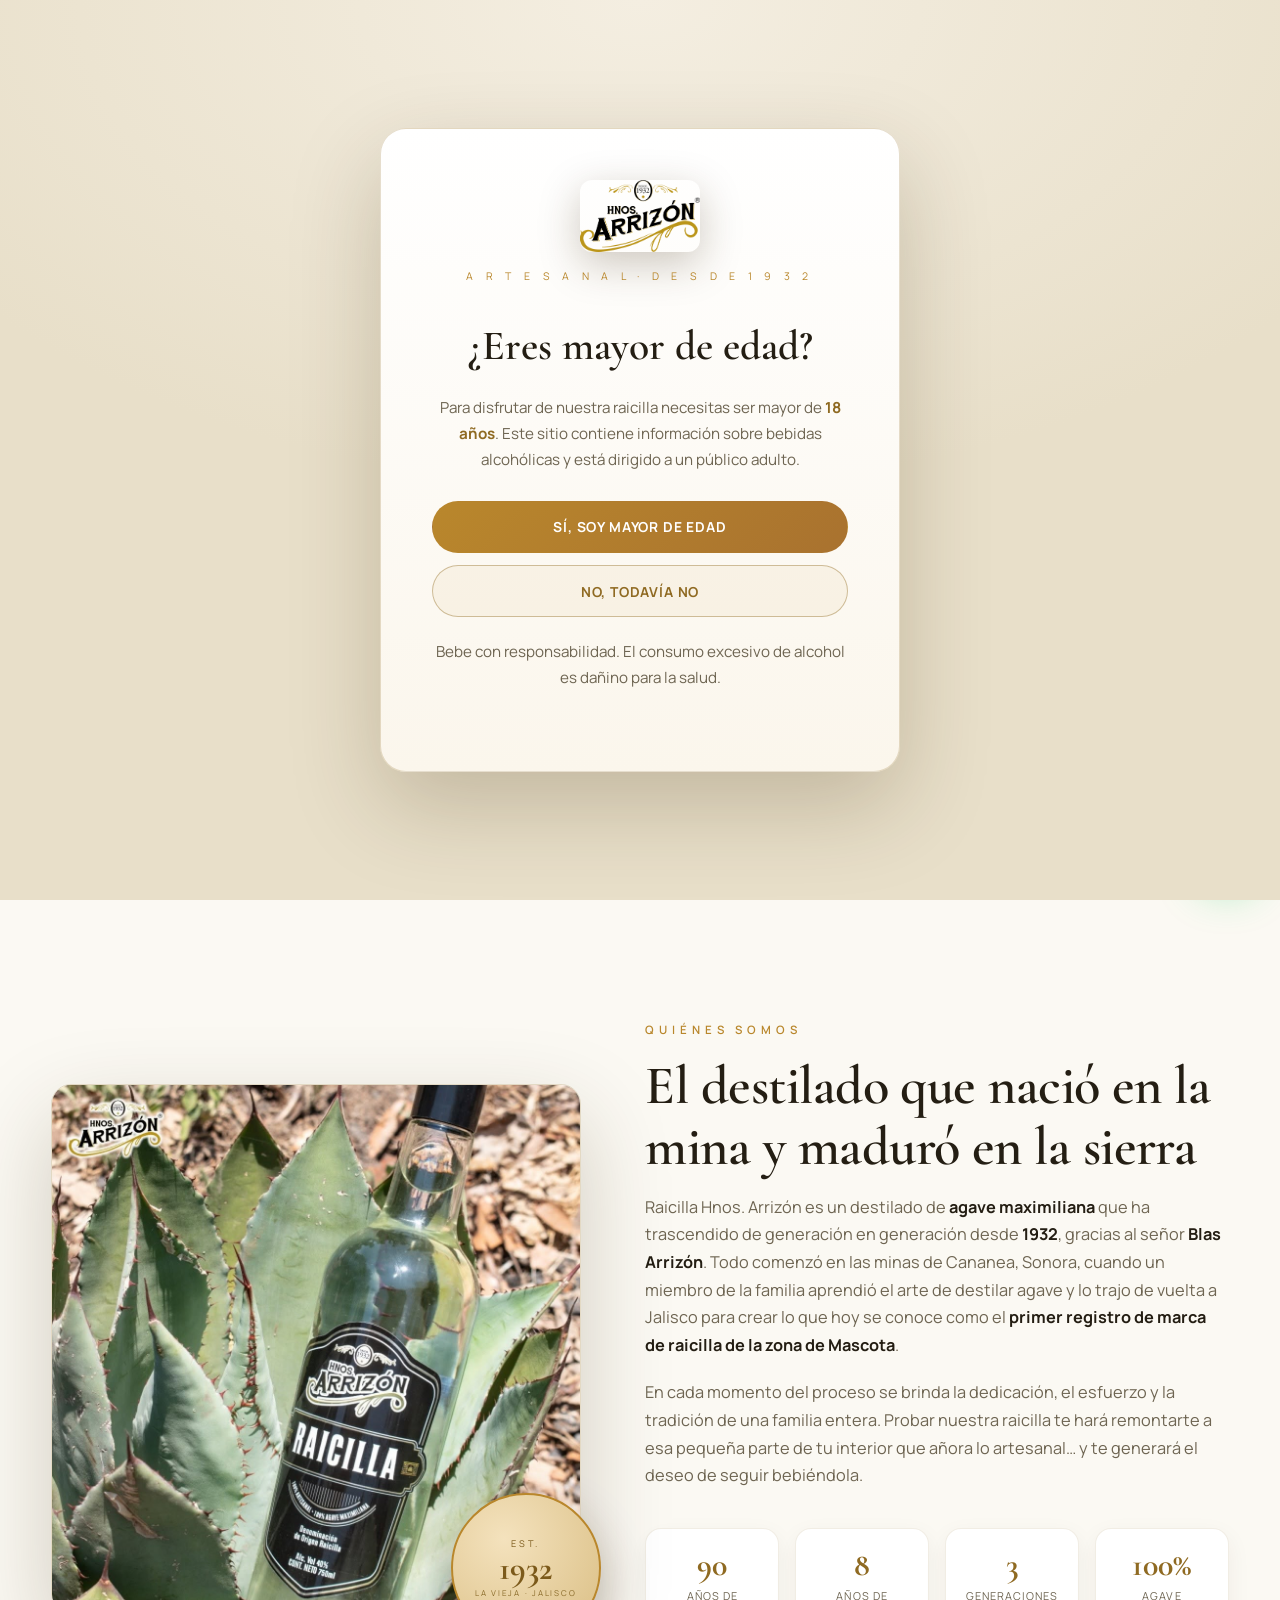
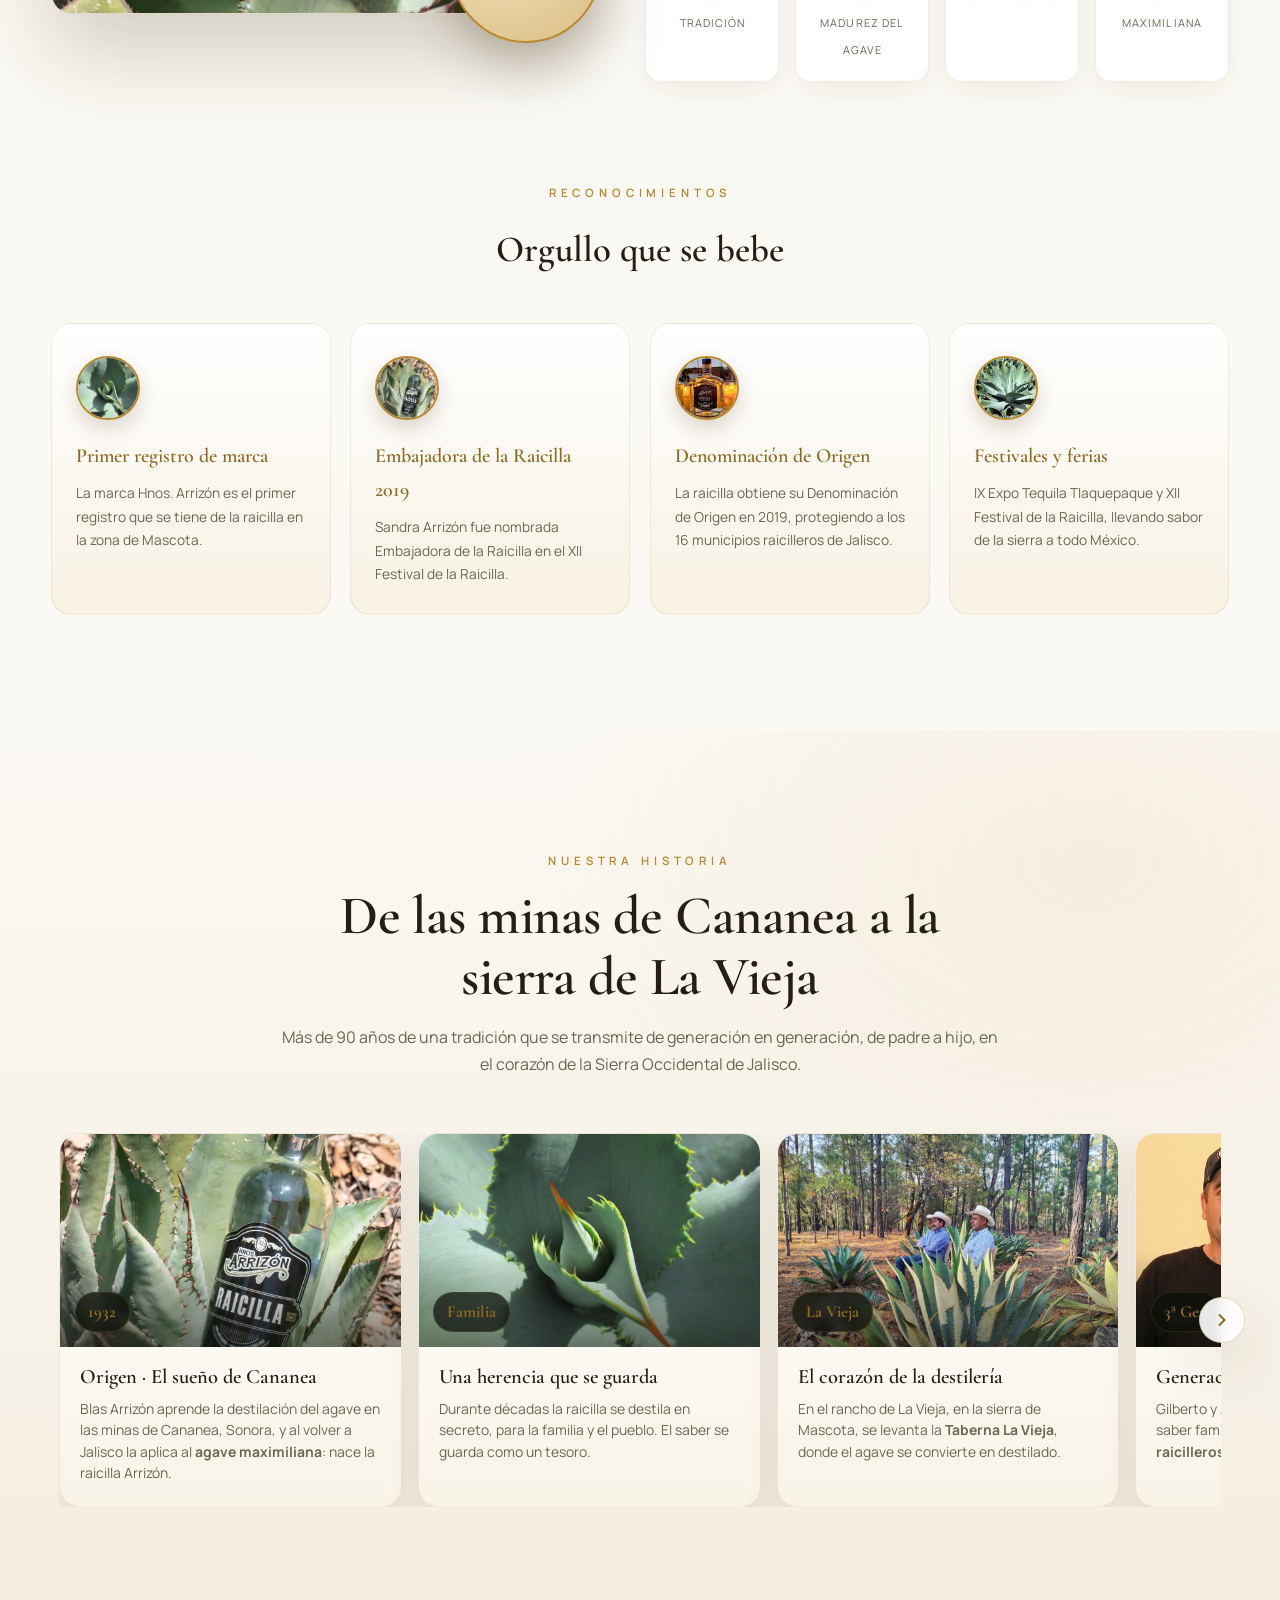
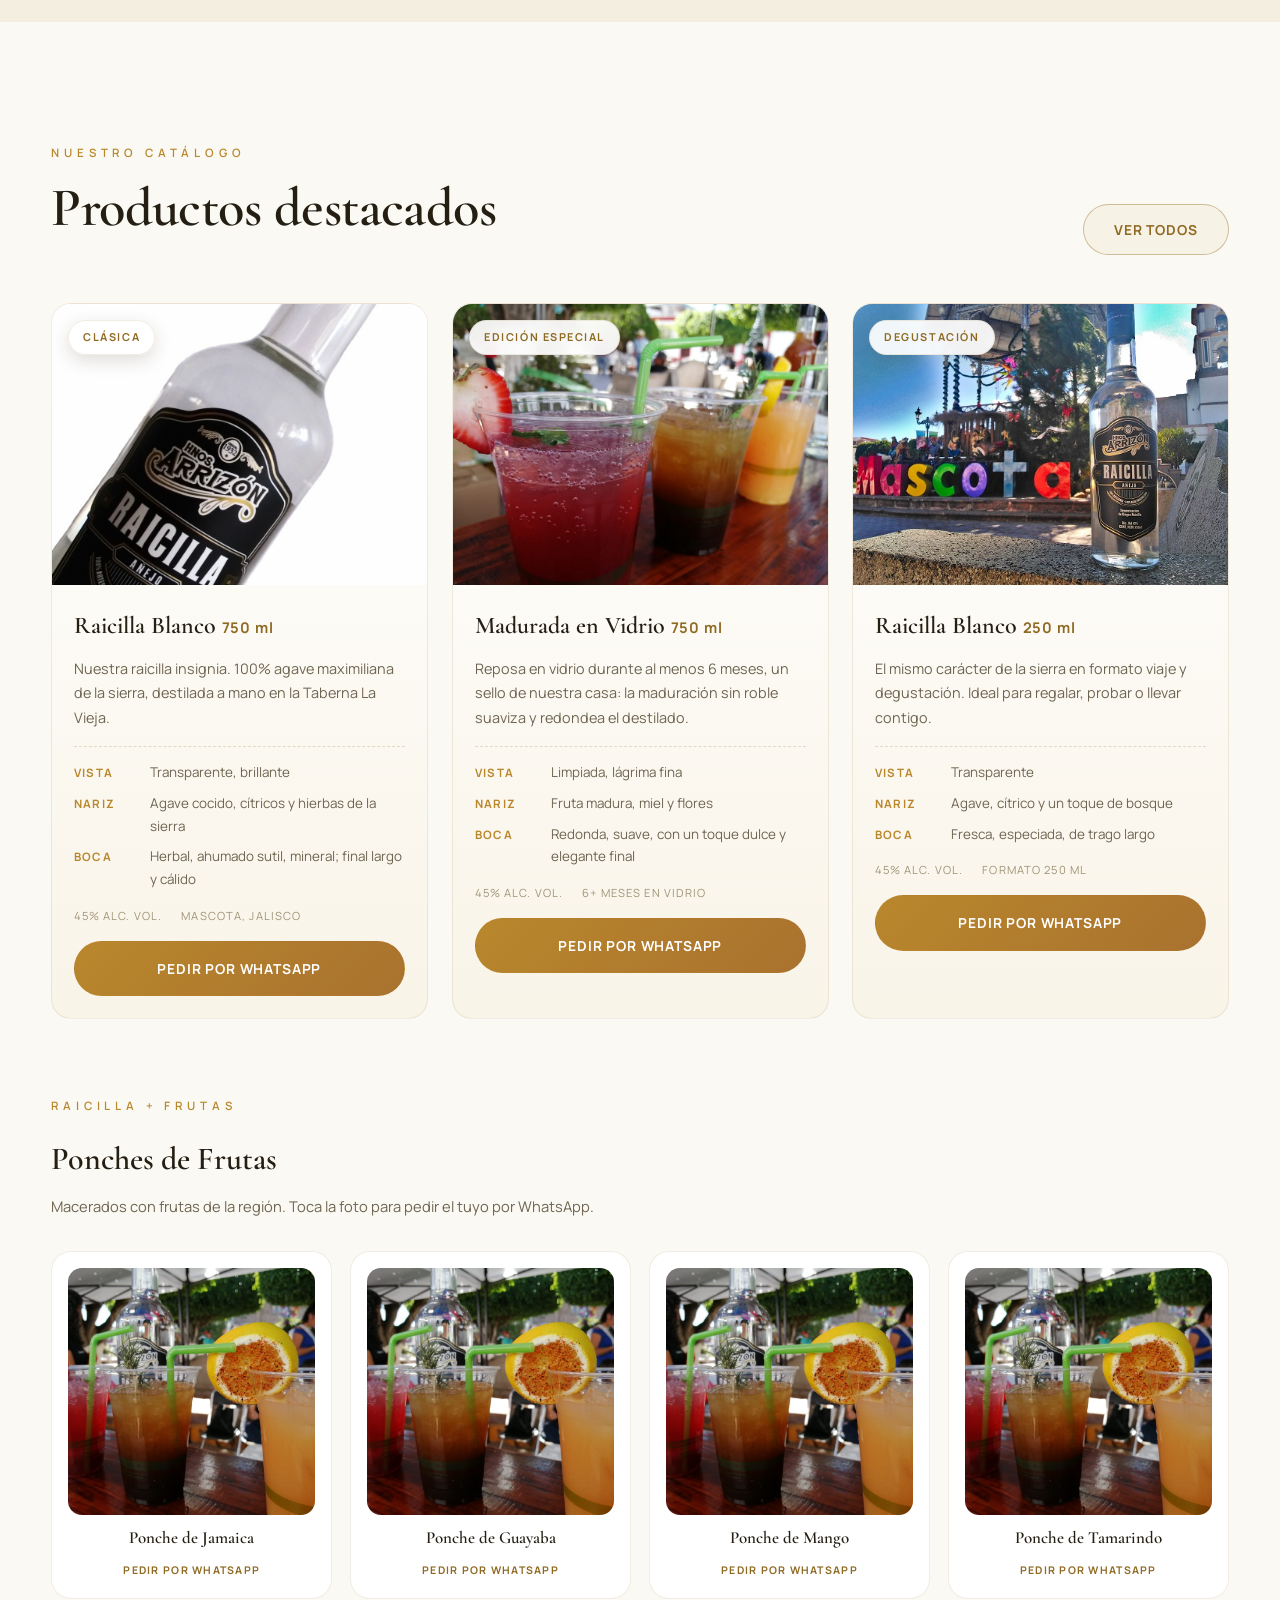
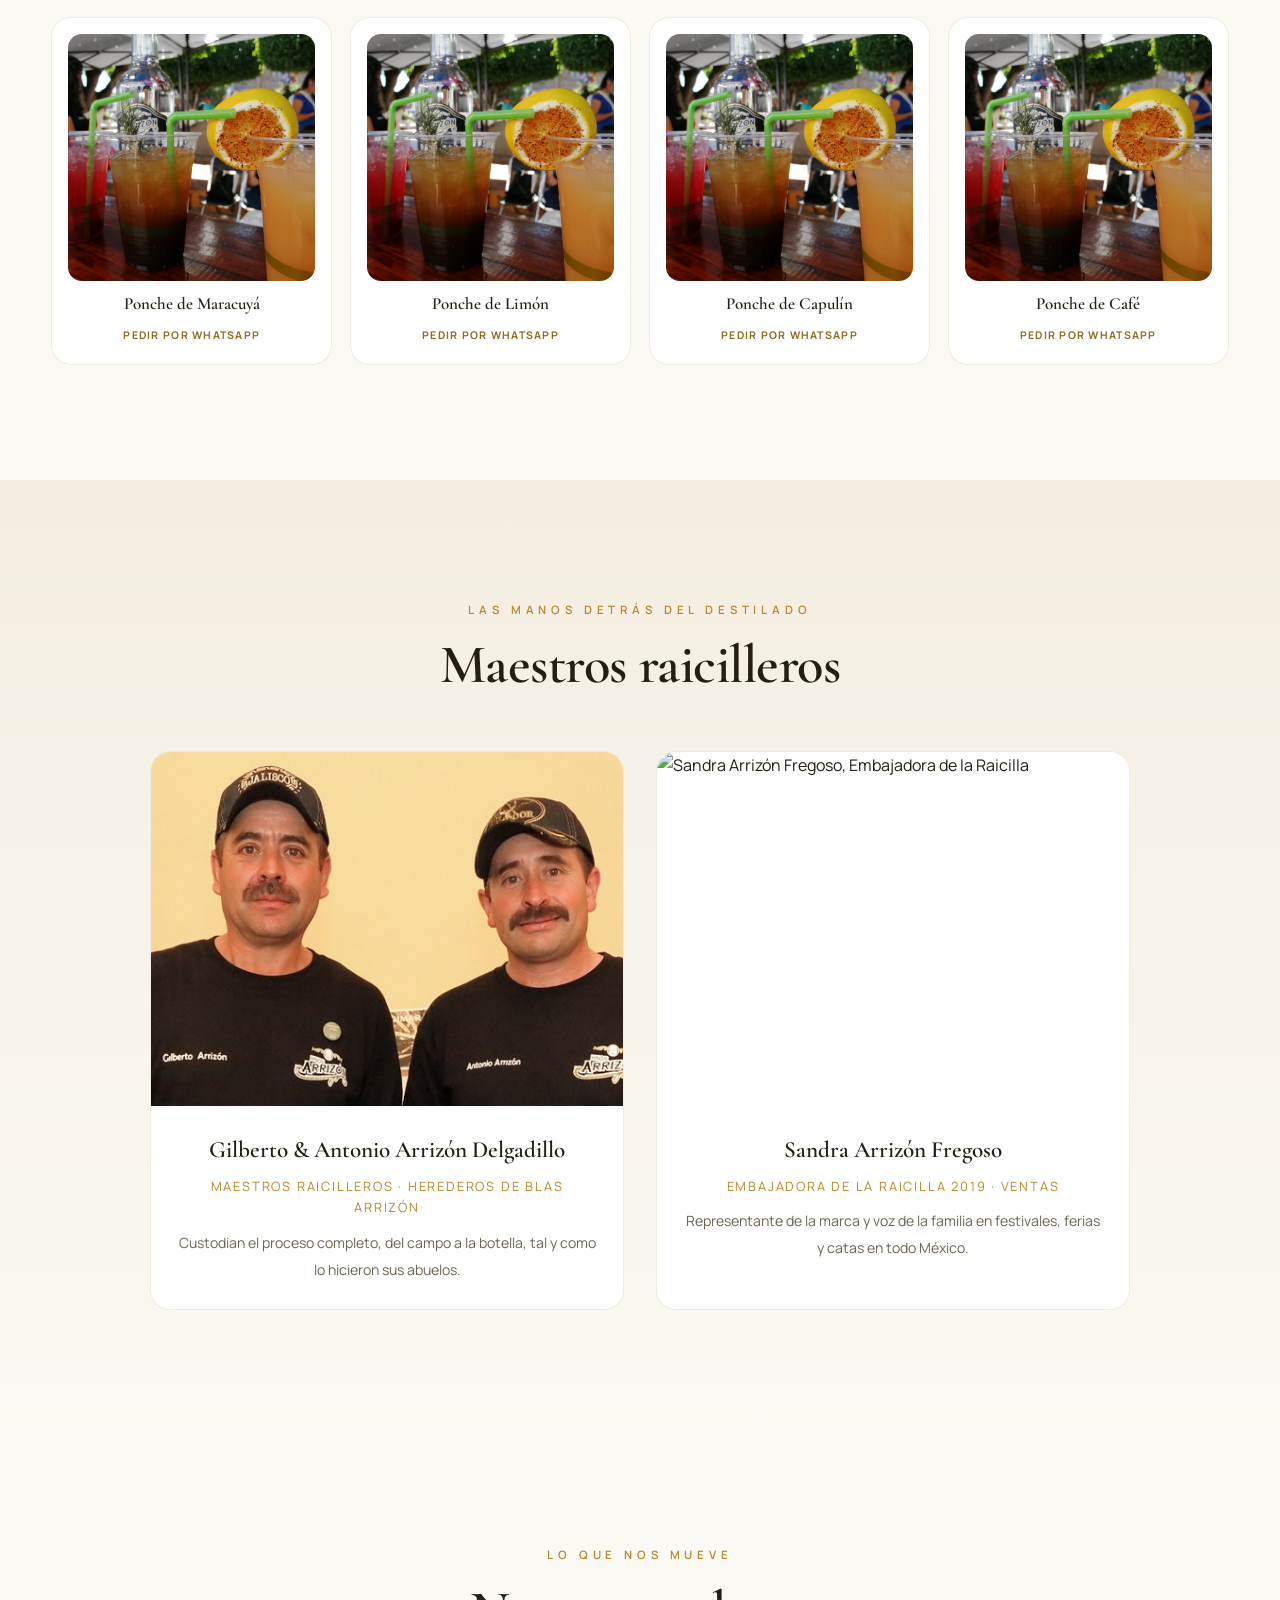
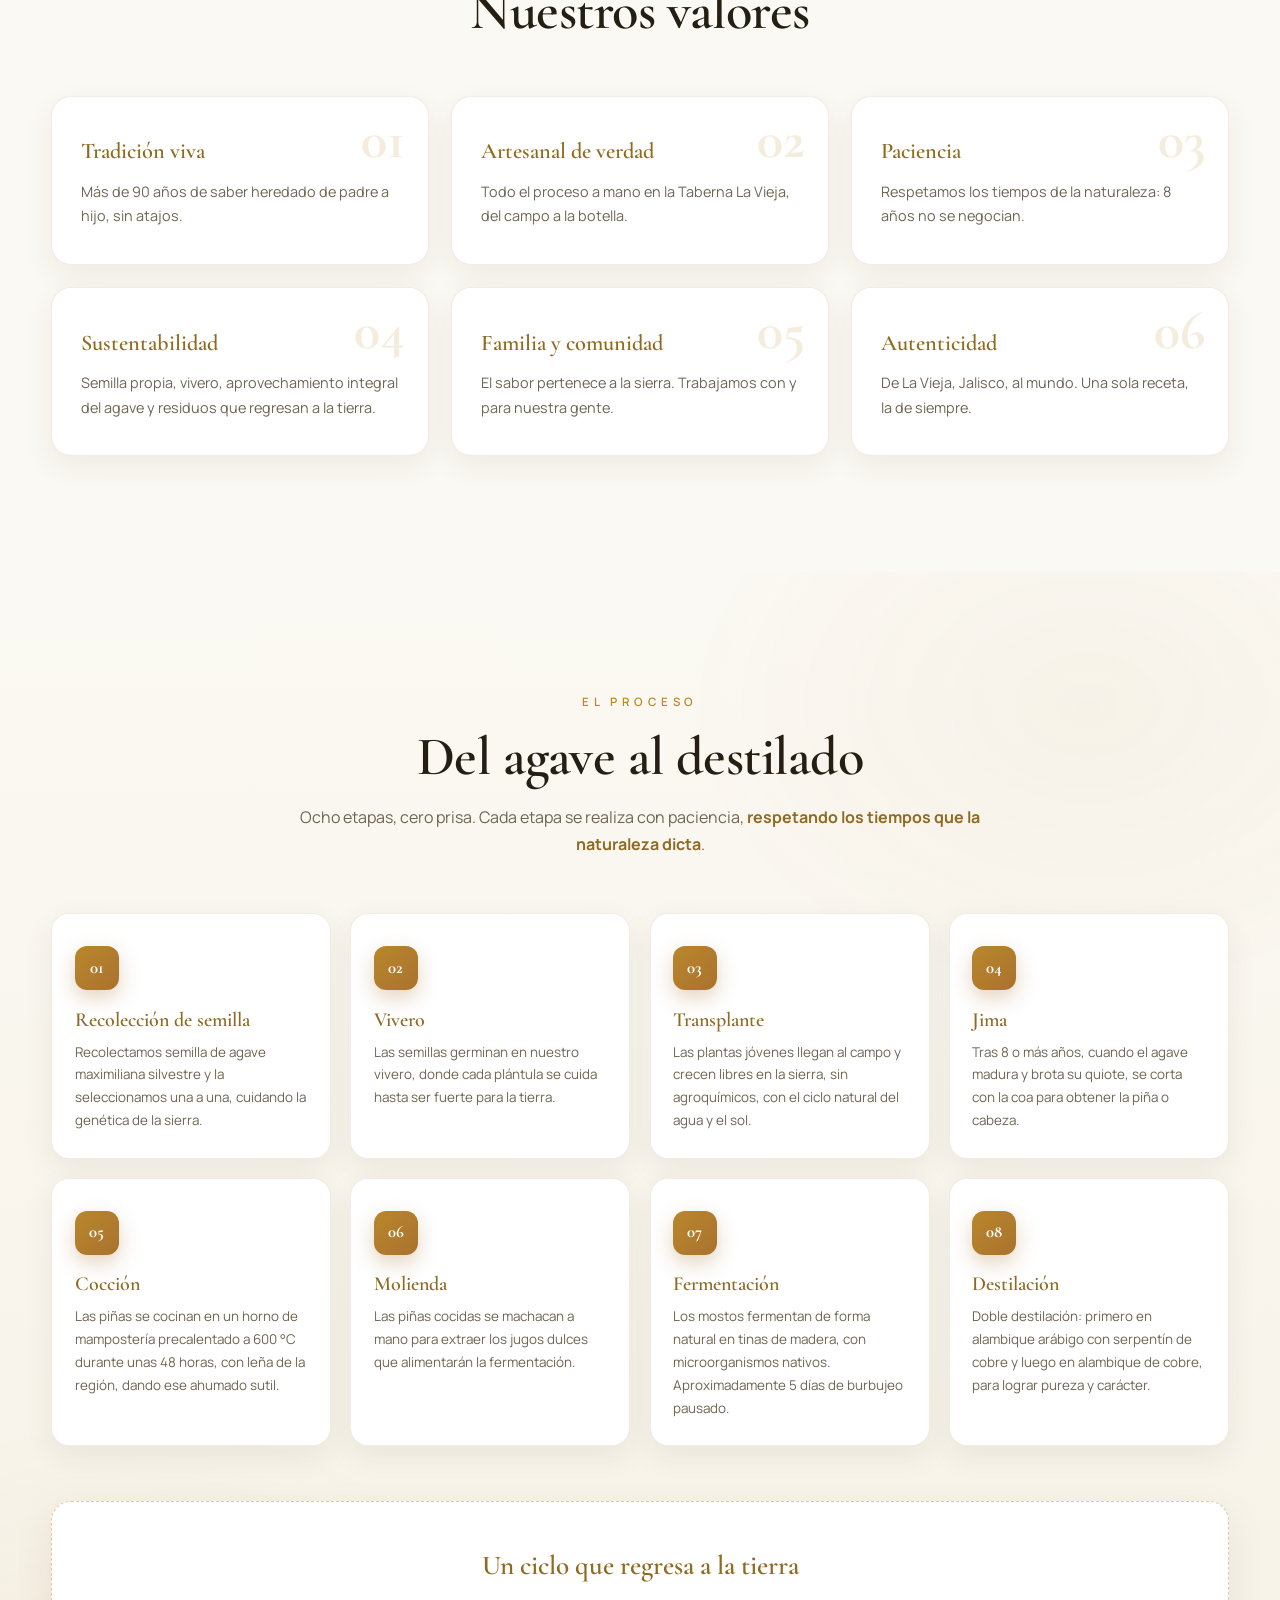
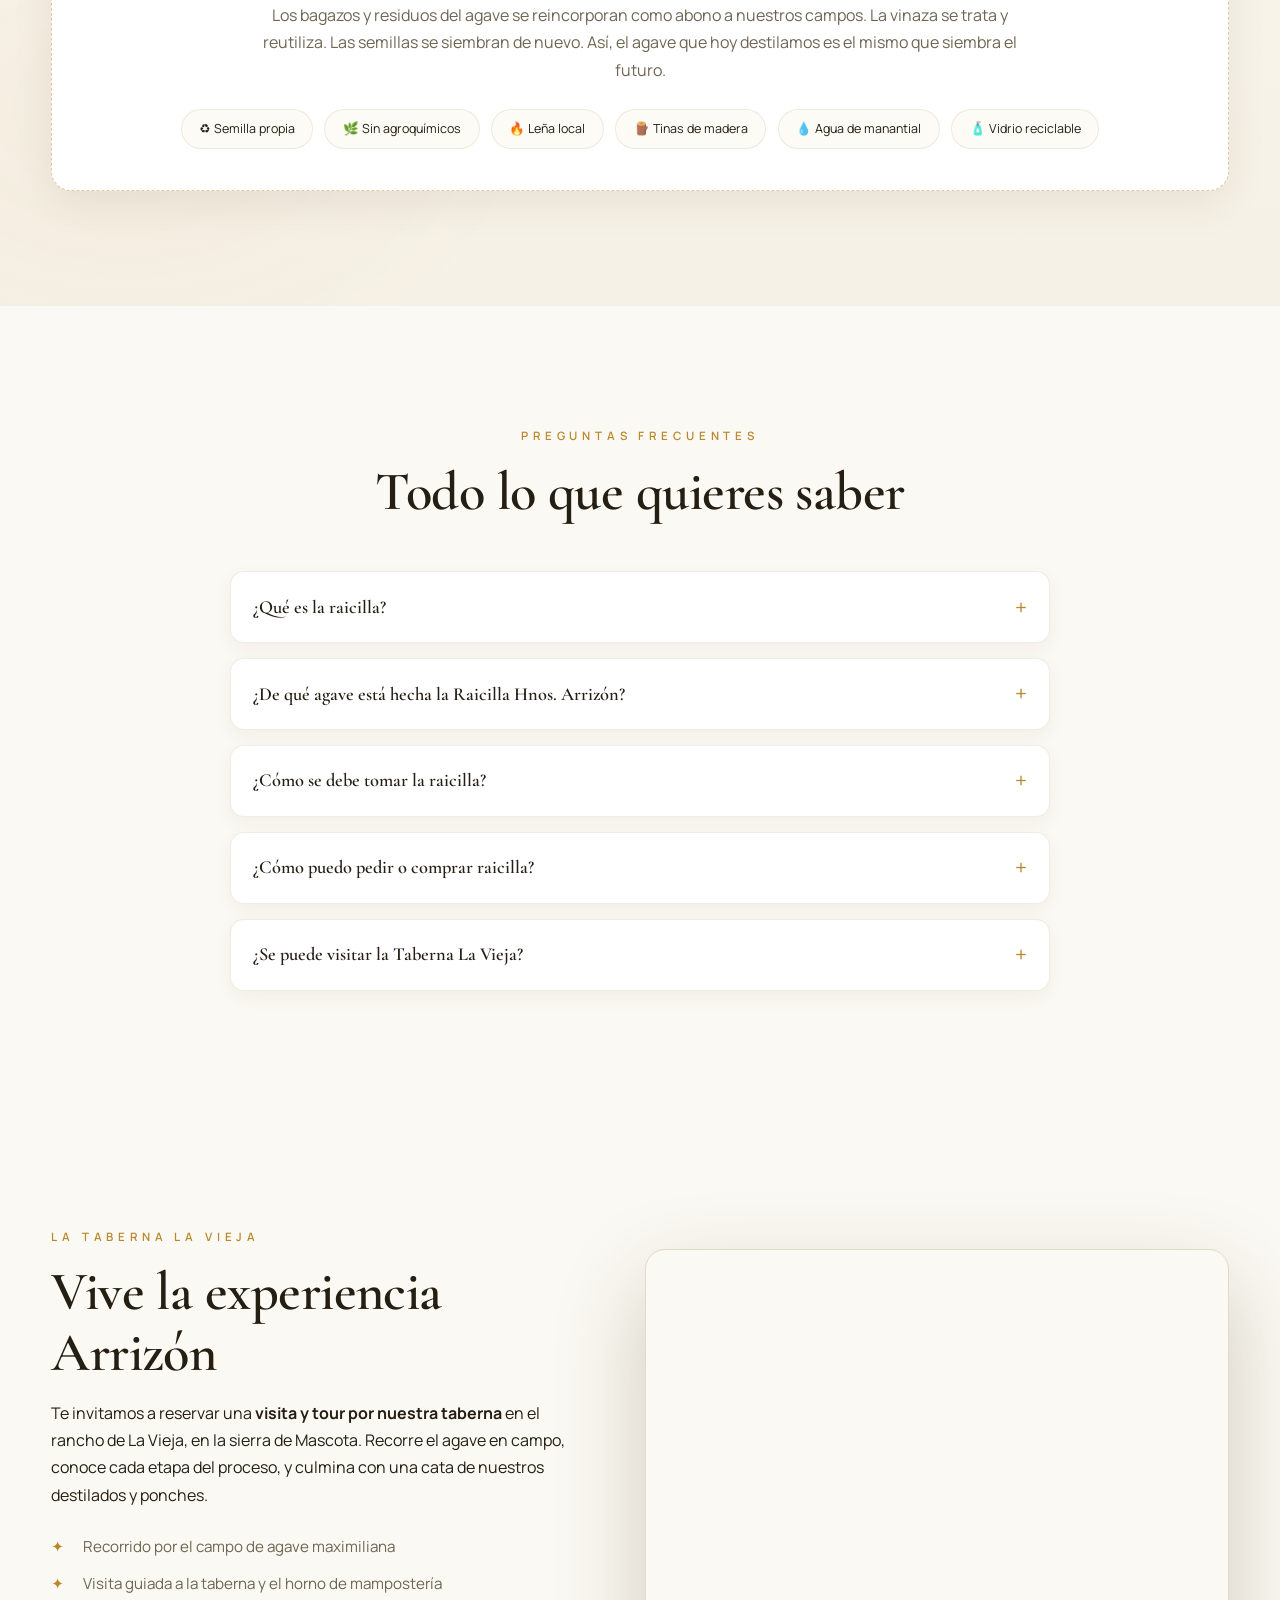
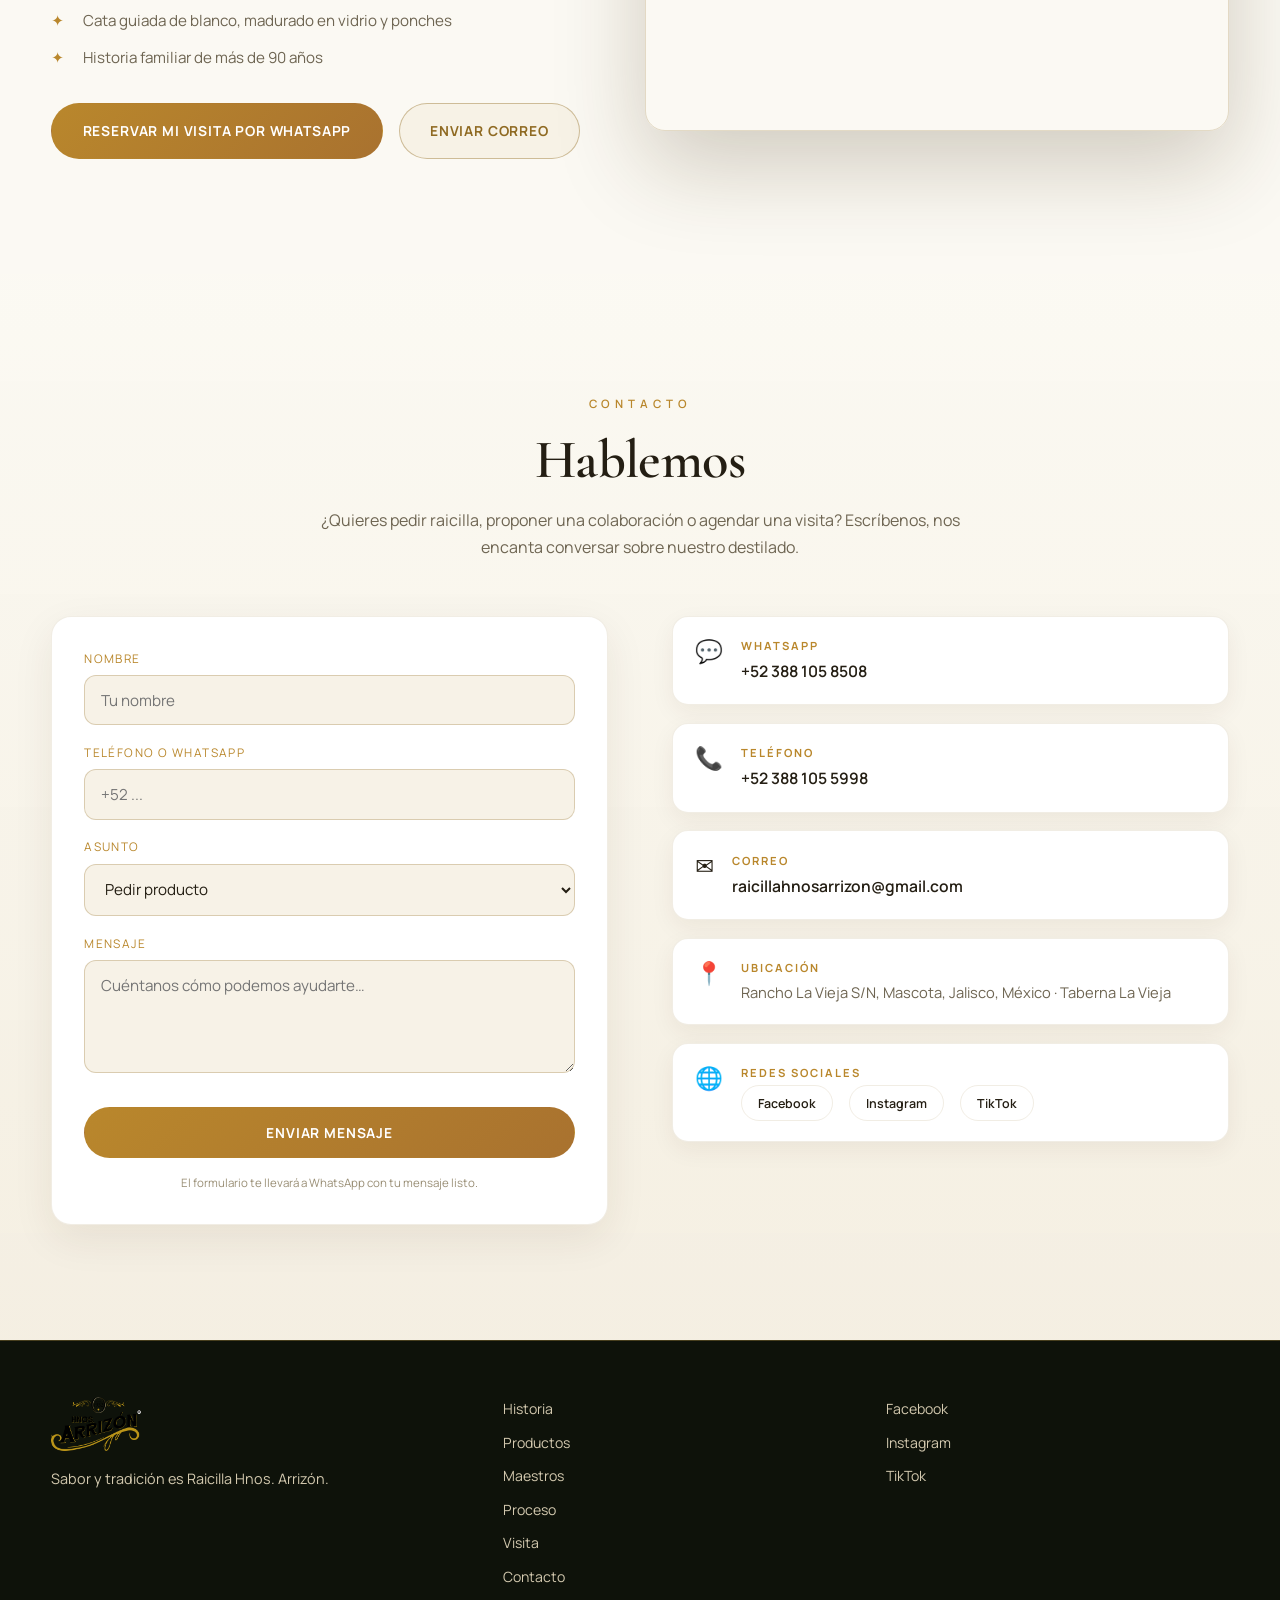
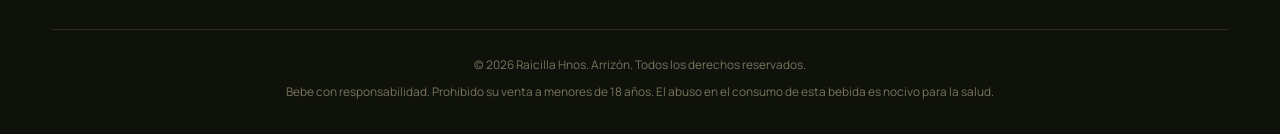
==== index.html @ 4b76e2ad "first commit" ====
<!DOCTYPE html>
<html lang="es">
<head>
  <meta charset="UTF-8">
  <meta name="viewport" content="width=device-width, initial-scale=1.0">

  <!-- ============ SEO PRINCIPAL ============ -->
  <title>Raicilla Hnos. Arrizón | Raicilla Artesanal en Mascota, Jalisco</title>
  <meta name="description" content="Raicilla artesanal 100% agave maximiliana desde 1932. Taberna La Vieja, Mascota, Jalisco. Conoce nuestros productos, maestros raicilleros y reserva una visita.">
  <meta name="keywords" content="raicilla, raicilla artesanal, raicilla hnos arrizón, raicilla mascota, taberna la vieja, agave maximiliana, destilado de agave, ruta de la raicilla, jalisco">
  <meta name="author" content="Raicilla Hnos. Arrizón">
  <meta name="robots" content="index, follow, max-image-preview:large">
  <meta name="theme-color" content="#fbf9f3">
  <!-- TODO: cambia por tu dominio real -->
  <link rel="canonical" href="https://TU-DOMINIO.com/">
  <link rel="icon" type="image/jpeg" href="images/favicon.jpg">

  <!-- ============ OPEN GRAPH (Facebook, WhatsApp, etc.) ============ -->
  <meta property="og:type" content="website">
  <meta property="og:locale" content="es_MX">
  <meta property="og:site_name" content="Raicilla Hnos. Arrizón">
  <meta property="og:title" content="Raicilla Hnos. Arrizón | Sabor y Tradición desde 1932">
  <meta property="og:description" content="Raicilla artesanal 100% agave maximiliana. Taberna La Vieja, Mascota, Jalisco. Productos, maestros raicilleros y tours.">
  <meta property="og:image" content="https://TU-DOMINIO.com/images/fondo.jpeg">
  <meta property="og:image:alt" content="Sierra de Mascota, Jalisco, donde nace la Raicilla Hnos. Arrizón">
  <meta property="og:url" content="https://TU-DOMINIO.com/">

  <!-- ============ TWITTER / X ============ -->
  <meta name="twitter:card" content="summary_large_image">
  <meta name="twitter:title" content="Raicilla Hnos. Arrizón | Sabor y Tradición desde 1932">
  <meta name="twitter:description" content="Raicilla artesanal 100% agave maximiliana. Taberna La Vieja, Mascota, Jalisco.">
  <meta name="twitter:image" content="https://TU-DOMINIO.com/images/fondo.jpeg">

  <!-- ============ GEO (Mascota, Jalisco) ============ -->
  <meta name="geo.region" content="MX-JAL">
  <meta name="geo.placename" content="Mascota, Jalisco">
  <meta name="geo.position" content="20.5256;-104.7850">
  <meta name="ICBM" content="20.5256, -104.7850">

  <!-- ============ RENDIMIENTO ============ -->
  <link rel="preload" as="image" href="images/fondo.jpeg" fetchpriority="high">
  <link rel="preconnect" href="https://fonts.googleapis.com">
  <link rel="preconnect" href="https://fonts.gstatic.com" crossorigin>
  <link href="https://fonts.googleapis.com/css2?family=Cormorant+Garamond:ital,wght@0,400;0,500;0,600;0,700;1,400;1,500&family=Manrope:wght@400;500;600;700;800&family=Caveat:wght@500;600&display=swap" rel="stylesheet">
  <link rel="stylesheet" href="css/styles.css?v=6">

  <!-- ============ DATOS ESTRUCTURADOS: NEGOCIO LOCAL ============ -->
  <script type="application/ld+json">
  {
    "@context": "https://schema.org",
    "@type": "LocalBusiness",
    "additionalType": "https://schema.org/Distillery",
    "@id": "https://TU-DOMINIO.com/#destileria",
    "name": "Raicilla Hnos. Arrizón",
    "description": "Destilería artesanal de raicilla 100% agave maximiliana, con tradición familiar desde 1932 en la Taberna La Vieja, Mascota, Jalisco.",
    "url": "https://TU-DOMINIO.com/",
    "telephone": "+52-388-105-8508",
    "email": "raicillahnosarrizon@gmail.com",
    "image": "https://TU-DOMINIO.com/images/fondo.jpeg",
    "logo": "https://TU-DOMINIO.com/images/logo.png",
    "foundingDate": "1932",
    "founder": { "@type": "Person", "name": "Blas Arrizón" },
    "priceRange": "$$",
    "address": {
      "@type": "PostalAddress",
      "streetAddress": "Rancho La Vieja S/N",
      "addressLocality": "Mascota",
      "addressRegion": "Jalisco",
      "addressCountry": "MX"
    },
    "geo": { "@type": "GeoCoordinates", "latitude": 20.5256, "longitude": -104.785 },
    "openingHoursSpecification": [{
      "@type": "OpeningHoursSpecification",
      "dayOfWeek": ["Monday","Tuesday","Wednesday","Thursday","Friday","Saturday","Sunday"],
      "opens": "10:00", "closes": "18:00"
    }],
    "sameAs": [
      "https://www.facebook.com/Hnos.Arrizon"
    ]
  }
  </script>

  <!-- ============ DATOS ESTRUCTURADOS: PRODUCTOS ============ -->
  <script type="application/ld+json">
  {
    "@context": "https://schema.org",
    "@type": "ItemList",
    "name": "Catálogo de Raicilla Hnos. Arrizón",
    "itemListElement": [
      {
        "@type": "Product",
        "position": 1,
        "name": "Raicilla Hnos. Arrizón Blanco 750 ml",
        "image": "https://TU-DOMINIO.com/images/producto-1.jpg",
        "description": "Raicilla artesanal 100% agave maximiliana, 45% Alc. Vol., envasada en Mascota, Jalisco. Notas de agave cocido, cítricos y final mineral.",
        "brand": { "@type": "Brand", "name": "Raicilla Hnos. Arrizón" },
        "material": "Agave Maximiliana"
      },
      {
        "@type": "Product",
        "position": 2,
        "name": "Raicilla Hnos. Arrizón Blanco 250 ml",
        "image": "https://TU-DOMINIO.com/images/producto-3.jpg",
        "description": "Formato degustación de 250 ml. El mismo carácter de la sierra para probar o regalar.",
        "brand": { "@type": "Brand", "name": "Raicilla Hnos. Arrizón" },
        "material": "Agave Maximiliana"
      },
      {
        "@type": "Product",
        "position": 3,
        "name": "Raicilla Hnos. Arrizón Madurada en Vidrio 750 ml",
        "image": "https://TU-DOMINIO.com/images/producto-2.jpg",
        "description": "Reposo de al menos 6 meses en vidrio. Destilado más suave, redondo y elegante.",
        "brand": { "@type": "Brand", "name": "Raicilla Hnos. Arrizón" },
        "material": "Agave Maximiliana"
      },
      {
        "@type": "Product",
        "position": 4,
        "name": "Ponches de Frutas de Raicilla",
        "image": "https://TU-DOMINIO.com/images/ponche-jamaica.jpg",
        "description": "Raicilla macerada con frutas de la región y sabores de temporada: jamaica, guayaba, mango, tamarindo, maracuyá, limón, capulín y café.",
        "brand": { "@type": "Brand", "name": "Raicilla Hnos. Arrizón" },
        "material": "Agave Maximiliana"
      }
    ]
  }
  </script>

  <!-- ============ DATOS ESTRUCTURADOS: PREGUNTAS FRECUENTES ============ -->
  <script type="application/ld+json">
  {
    "@context": "https://schema.org",
    "@type": "FAQPage",
    "mainEntity": [
      {
        "@type": "Question",
        "name": "¿Qué es la raicilla?",
        "acceptedAnswer": { "@type": "Answer", "text": "La raicilla es un destilado artesanal de agave con Denominación de Origen de Jalisco, producido en la Sierra Madre Occidental desde hace siglos. En Hnos. Arrizón la elaboramos 100% con agave maximiliana." }
      },
      {
        "@type": "Question",
        "name": "¿De qué agave está hecha la Raicilla Hnos. Arrizón?",
        "acceptedAnswer": { "@type": "Answer", "text": "De agave maximiliana, también llamado lechuguilla, una especie endémica de la sierra de Jalisco que tarda más de 8 años en madurar." }
      },
      {
        "@type": "Question",
        "name": "¿Cómo se debe tomar la raicilla?",
        "acceptedAnswer": { "@type": "Answer", "text": "Idealmente derecha, a temperatura ambiente, para apreciar sus aromas; también es excelente en coctelería. Se le conoce como 'la reina del maridaje'." }
      },
      {
        "@type": "Question",
        "name": "¿Cómo puedo pedir o comprar raicilla?",
        "acceptedAnswer": { "@type": "Answer", "text": "Escríbenos por WhatsApp al +52 388 105 8508 o por correo. Coordinamos envíos y entregas en todo México." }
      },
      {
        "@type": "Question",
        "name": "¿Se puede visitar la Taberna La Vieja?",
        "acceptedAnswer": { "@type": "Answer", "text": "Sí. Ofrecemos visitas guiadas y tours por el rancho de La Vieja en Mascota, Jalisco, con recorrido por el campo de agave y cata de nuestros destilados." }
      }
    ]
  }
  </script>
</head>
<body>

  <!-- ============ AGE GATE (Aviso de mayoría de edad) ============ -->
  <div id="ageGate" class="age-gate" role="dialog" aria-modal="true" aria-labelledby="ageTitle">
    <div class="age-gate__glow"></div>
    <div class="age-gate__card">
      <div class="age-gate__brand">
        <img src="images/logo.png" alt="Raicilla Hnos. Arrizón" class="age-gate__logo">
        <span class="age-gate__sub">A R T E S A N A L · D E S D E  1 9 3 2</span>
      </div>
      <h1 id="ageTitle">¿Eres mayor de edad?</h1>
      <p>Para disfrutar de nuestra raicilla necesitas ser mayor de <strong>18 años</strong>. Este sitio contiene información sobre bebidas alcohólicas y está dirigido a un público adulto.</p>
      <div class="age-gate__actions">
        <button class="btn btn--gold" id="ageYes">Sí, soy mayor de edad</button>
        <button class="btn btn--ghost" id="ageNo">No, todavía no</button>
      </div>
      <p class="age-gate__note">Bebe con responsabilidad. El consumo excesivo de alcohol es dañino para la salud.</p>
    </div>
  </div>

  <!-- ============ PRELOADER ============ -->
  <div id="preloader" class="preloader">
    <div class="preloader__inner">
      <img src="images/logo.png" alt="Raicilla Hnos. Arrizón" class="preloader__logo">
      <div class="preloader__bar"><span></span></div>
      <p class="preloader__text">Destilando tradición…</p>
    </div>
  </div>

  <!-- ============ SCROLL PROGRESS ============ -->
  <div class="progress" id="progressBar"><span></span></div>

  <!-- ============ NAVBAR ============ -->
  <header class="nav" id="navbar">
    <a href="#inicio" class="nav__logo">
      <img src="images/logo.png" alt="Raicilla Hnos. Arrizón">
    </a>
    <nav class="nav__links" id="navLinks">
      <a href="#historia">Historia</a>
      <a href="#productos">Productos</a>
      <a href="#maestros">Maestros</a>
      <a href="#proceso">Proceso</a>
      <a href="#visita">Visita</a>
      <a href="#contacto">Contacto</a>
      <a href="#" class="nav__cta" id="waNav" target="_blank" rel="noopener">Pedir por WhatsApp</a>
    </nav>
    <button class="nav__burger" id="burger" aria-label="Abrir menú">
      <span></span><span></span><span></span>
    </button>
  </header>

  <main>
    <!-- ============ HERO ============ -->
    <section id="inicio" class="hero">
      <div class="hero__bg" style="background-image:url('images/fondo.jpeg')"></div>
      <div class="hero__shade"></div>
      <div class="hero__content">
        <span class="hero__eyebrow reveal">RAICILLA ARTESANAL · MASCOTA, JALISCO · MÉXICO</span>
        <h1 class="hero__title reveal">
          Sabor y tradición<br>
          es <em>Raicilla Hnos. Arrizón</em>
        </h1>
        <p class="hero__sub reveal">Un destilado de <strong>agave maximiliana</strong> que cruza generaciones desde 1932, hecho a mano en la sierra de La Vieja.</p>
        <div class="hero__actions reveal">
          <a href="#productos" class="btn btn--gold">Descubrir nuestros destilados</a>
          <a href="#visita" class="btn btn--ghost">Visitar la Taberna</a>
        </div>
      </div>
      <div class="hero__badges">
        <div class="hero__badge reveal">
          <strong>1932</strong><span>Origen familiar</span>
        </div>
        <div class="hero__badge reveal">
          <strong>100%</strong><span>Agave maximiliana</span>
        </div>
        <div class="hero__badge reveal">
          <strong>8+ años</strong><span>De madurez del agave</span>
        </div>
      </div>
      <div class="hero__scroll">
        <span>Desliza para descubrir</span>
        <div class="hero__scroll-line"></div>
      </div>
    </section>

    <!-- ============ PRESENTACIÓN ============ -->
    <section id="presentacion" class="section present">
      <div class="container">
        <div class="present__grid">
          <div class="present__media reveal">
            <div class="present__frame">
              <img src="images/botella_cristalino.jpg" alt="Botella de Raicilla Hnos. Arrizón" loading="lazy" decoding="async">
            </div>
            <div class="present__stamp reveal">
              <span>EST.</span>
              <strong>1932</strong>
              <small>LA VIEJA · JALISCO</small>
            </div>
          </div>
          <div class="present__text">
            <span class="kicker reveal">Quiénes somos</span>
            <h2 class="section-title reveal">El destilado que nació en la mina y maduró en la sierra</h2>
            <p class="reveal">Raicilla Hnos. Arrizón es un destilado de <strong>agave maximiliana</strong> que ha trascendido de generación en generación desde <strong>1932</strong>, gracias al señor <strong>Blas Arrizón</strong>. Todo comenzó en las minas de Cananea, Sonora, cuando un miembro de la familia aprendió el arte de destilar agave y lo trajo de vuelta a Jalisco para crear lo que hoy se conoce como el <strong>primer registro de marca de raicilla de la zona de Mascota</strong>.</p>
            <p class="reveal">En cada momento del proceso se brinda la dedicación, el esfuerzo y la tradición de una familia entera. Probar nuestra raicilla te hará remontarte a esa pequeña parte de tu interior que añora lo artesanal… y te generará el deseo de seguir bebiéndola.</p>
            <div class="present__stats">
              <div class="stat reveal"><strong class="counter" data-target="90">0</strong><span>años de tradición</span></div>
              <div class="stat reveal"><strong class="counter" data-target="8">0</strong><span>años de madurez del agave</span></div>
              <div class="stat reveal"><strong class="counter" data-target="3">0</strong><span>generaciones</span></div>
              <div class="stat reveal"><strong class="counter" data-target="100" data-suffix="%">0</strong><span>agave maximiliana</span></div>
            </div>
          </div>
        </div>

        <!-- MEDALLAS / RECONOCIMIENTOS -->
        <div class="medals reveal">
          <div class="medals__head">
            <span class="kicker">Reconocimientos</span>
            <h3>Orgullo que se bebe</h3>
          </div>
          <div class="medals__row">
            <div class="medal">
              <div class="medal__ico"><img src="images/agave1.jpg" alt="Primer registro de marca" loading="lazy" decoding="async"></div>
              <h4>Primer registro de marca</h4>
              <p>La marca Hnos. Arrizón es el primer registro que se tiene de la raicilla en la zona de Mascota.</p>
            </div>
            <div class="medal">
              <div class="medal__ico"><img src="images/botella_cristalino.jpg" alt="Sandra Arrizón, Embajadora de la Raicilla" loading="lazy" decoding="async"></div>
              <h4>Embajadora de la Raicilla 2019</h4>
              <p>Sandra Arrizón fue nombrada Embajadora de la Raicilla en el XII Festival de la Raicilla.</p>
            </div>
            <div class="medal">
              <div class="medal__ico"><img src="images/botella 2.jpg" alt="Denominación de Origen" loading="lazy" decoding="async"></div>
              <h4>Denominación de Origen</h4>
              <p>La raicilla obtiene su Denominación de Origen en 2019, protegiendo a los 16 municipios raicilleros de Jalisco.</p>
            </div>
            <div class="medal">
              <div class="medal__ico"><img src="images/agave 4.jpg" alt="Festivales y ferias" loading="lazy" decoding="async"></div>
              <h4>Festivales y ferias</h4>
              <p>IX Expo Tequila Tlaquepaque y XII Festival de la Raicilla, llevando sabor de la sierra a todo México.</p>
            </div>
          </div>
        </div>
      </div>
    </section>

    <!-- ============ CRONOLOGÍA ============ -->
    <section id="historia" class="section timeline-sec">
      <div class="container">
        <div class="timeline-sec__head">
          <span class="kicker reveal">Nuestra historia</span>
          <h2 class="section-title reveal">De las minas de Cananea a la sierra de La Vieja</h2>
          <p class="reveal">Más de 90 años de una tradición que se transmite de generación en generación, de padre a hijo, en el corazón de la Sierra Occidental de Jalisco.</p>
        </div>

        <div class="history-carousel reveal" id="historyCarousel">
          <div class="history-carousel__track" id="historyTrack">
            <article class="hcard">
              <div class="hcard__media">
                <img src="images/botella_cristalino.jpg" alt="Raicilla Hnos. Arrizón, el destilado que nació en la mina" decoding="async">
                <span class="hcard__year">1932</span>
              </div>
              <div class="hcard__body">
                <h3>Origen · El sueño de Cananea</h3>
                <p>Blas Arrizón aprende la destilación del agave en las minas de Cananea, Sonora, y al volver a Jalisco la aplica al <strong>agave maximiliana</strong>: nace la raicilla Arrizón.</p>
              </div>
            </article>
            <article class="hcard">
              <div class="hcard__media">
                <img src="images/agave1.jpg" alt="El saber de la destilación se guarda como un tesoro familiar" decoding="async">
                <span class="hcard__year">Familia</span>
              </div>
              <div class="hcard__body">
                <h3>Una herencia que se guarda</h3>
                <p>Durante décadas la raicilla se destila en secreto, para la familia y el pueblo. El saber se guarda como un tesoro.</p>
              </div>
            </article>
            <article class="hcard">
              <div class="hcard__media">
                <img src="images/fondo.jpeg" alt="La sierra de La Vieja, Mascota, Jalisco" decoding="async">
                <span class="hcard__year">La Vieja</span>
              </div>
              <div class="hcard__body">
                <h3>El corazón de la destilería</h3>
                <p>En el rancho de La Vieja, en la sierra de Mascota, se levanta la <strong>Taberna La Vieja</strong>, donde el agave se convierte en destilado.</p>
              </div>
            </article>
            <article class="hcard">
              <div class="hcard__media">
                <img src="images/maestros.jpg" alt="Gilberto y Antonio Arrizón Delgadillo, maestros raicilleros" decoding="async">
                <span class="hcard__year">3ª Gen</span>
              </div>
              <div class="hcard__body">
                <h3>Generación a generación</h3>
                <p>Gilberto y Antonio Arrizón Delgadillo recogen el saber familiar y se convierten en los <strong>maestros raicilleros</strong> de hoy.</p>
              </div>
            </article>
            <article class="hcard">
              <div class="hcard__media">
                <img src="images/botella 2.jpg" alt="Raicilla Hnos. Arrizón y la Denominación de Origen" decoding="async">
                <span class="hcard__year">2019</span>
              </div>
              <div class="hcard__body">
                <h3>Formalización · D.O.</h3>
                <p>La raicilla obtiene su <strong>Denominación de Origen</strong> en junio de 2019 y la familia se formaliza como marca reconocida.</p>
              </div>
            </article>
            <article class="hcard">
              <div class="hcard__media">
                <img src="images/logo.png" alt="Marca Raicilla Hnos. Arrizón" decoding="async">
                <span class="hcard__year">Marca</span>
              </div>
              <div class="hcard__body">
                <h3>Hnos. Arrizón · Primer registro</h3>
                <p>La marca se consolida como el <strong>primer registro de la raicilla en Mascota</strong>, con botellas que cruzan fronteras.</p>
              </div>
            </article>
            <article class="hcard">
              <div class="hcard__media">
                <img src="images/agave 4.jpg" alt="Raicilla Hnos. Arrizón en festivales y ferias" decoding="async">
                <span class="hcard__year">Navidad</span>
              </div>
              <div class="hcard__body">
                <h3>El primer gran escaparate</h3>
                <p>En el <strong>XII Festival de la Raicilla</strong>, Sandra Arrizón es coronada <strong>Embajadora de la Raicilla</strong>.</p>
              </div>
            </article>
            <article class="hcard">
              <div class="hcard__media">
                <img src="images/producto-2.jpg" alt="Raicilla Hnos. Arrizón Madurada en Vidrio" decoding="async">
                <span class="hcard__year">Hoy</span>
              </div>
              <div class="hcard__body">
                <h3>De La Vieja para el mundo</h3>
                <p>Festivales, ferias, coctelería y exportación: posicionados desde la sierra de La Vieja hasta la actualidad, sin perder el origen.</p>
              </div>
            </article>
          </div>
          <button class="history-carousel__nav history-carousel__nav--prev" id="hPrev" type="button" aria-label="Anterior">
            <svg viewBox="0 0 24 24" fill="none" stroke="currentColor" stroke-width="2.4" stroke-linecap="round" stroke-linejoin="round"><path d="M15 18l-6-6 6-6"/></svg>
          </button>
          <button class="history-carousel__nav history-carousel__nav--next" id="hNext" type="button" aria-label="Siguiente">
            <svg viewBox="0 0 24 24" fill="none" stroke="currentColor" stroke-width="2.4" stroke-linecap="round" stroke-linejoin="round"><path d="M9 6l6 6-6 6"/></svg>
          </button>
        </div>
      </div>
    </section>

    <!-- ============ PRODUCTOS ============ -->
    <section id="productos" class="section products">
      <div class="container">
        <div class="products__head">
          <div>
            <span class="kicker reveal">Nuestro catálogo</span>
            <h2 class="section-title reveal">Productos destacados</h2>
          </div>
          <button class="btn btn--ghost reveal" id="btnVerTodos">Ver todos</button>
        </div>

        <div class="products__grid" id="productGrid">
          <!-- B L A N C O 7 5 0 -->
          <article class="pcard reveal" data-product="blanco-750">
            <div class="pcard__media">
              <img src="images/producto-1.jpg" alt="Raicilla Blanco 750 ml" loading="lazy" decoding="async">
              <span class="pcard__tag">Clásica</span>
            </div>
            <div class="pcard__body">
              <h3>Raicilla Blanco <span>750 ml</span></h3>
              <p class="pcard__desc">Nuestra raicilla insignia. 100% agave maximiliana de la sierra, destilada a mano en la Taberna La Vieja.</p>
              <div class="pcard__notes">
                <div><strong>Vista</strong><span>Transparente, brillante</span></div>
                <div><strong>Nariz</strong><span>Agave cocido, cítricos y hierbas de la sierra</span></div>
                <div><strong>Boca</strong><span>Herbal, ahumado sutil, mineral; final largo y cálido</span></div>
              </div>
              <div class="pcard__meta">
                <span>45% Alc. Vol.</span><span>Mascota, Jalisco</span>
              </div>
              <a href="#" class="btn btn--gold btn--block wa-order" target="_blank" rel="noopener">Pedir por WhatsApp</a>
            </div>
          </article>

          <!-- MADURADO EN VIDRIO -->
          <article class="pcard reveal" data-product="madurado">
            <div class="pcard__media">
              <img src="images/producto-2.jpg" alt="Raicilla Madurada en Vidrio 750 ml" loading="lazy" decoding="async">
              <span class="pcard__tag">Edición especial</span>
            </div>
            <div class="pcard__body">
              <h3>Madurada en Vidrio <span>750 ml</span></h3>
              <p class="pcard__desc">Reposa en vidrio durante al menos 6 meses, un sello de nuestra casa: la maduración sin roble suaviza y redondea el destilado.</p>
              <div class="pcard__notes">
                <div><strong>Vista</strong><span>Limpiada, lágrima fina</span></div>
                <div><strong>Nariz</strong><span>Fruta madura, miel y flores</span></div>
                <div><strong>Boca</strong><span>Redonda, suave, con un toque dulce y elegante final</span></div>
              </div>
              <div class="pcard__meta">
                <span>45% Alc. Vol.</span><span>6+ meses en vidrio</span>
              </div>
              <a href="#" class="btn btn--gold btn--block wa-order" target="_blank" rel="noopener">Pedir por WhatsApp</a>
            </div>
          </article>

          <!-- BLANCO 250 -->
          <article class="pcard reveal" data-product="blanco-250">
            <div class="pcard__media">
              <img src="images/producto-3.jpg" alt="Raicilla Blanco 250 ml" loading="lazy" decoding="async">
              <span class="pcard__tag">Degustación</span>
            </div>
            <div class="pcard__body">
              <h3>Raicilla Blanco <span>250 ml</span></h3>
              <p class="pcard__desc">El mismo carácter de la sierra en formato viaje y degustación. Ideal para regalar, probar o llevar contigo.</p>
              <div class="pcard__notes">
                <div><strong>Vista</strong><span>Transparente</span></div>
                <div><strong>Nariz</strong><span>Agave, cítrico y un toque de bosque</span></div>
                <div><strong>Boca</strong><span>Fresca, especiada, de trago largo</span></div>
              </div>
              <div class="pcard__meta">
                <span>45% Alc. Vol.</span><span>Formato 250 ml</span>
              </div>
              <a href="#" class="btn btn--gold btn--block wa-order" target="_blank" rel="noopener">Pedir por WhatsApp</a>
            </div>
          </article>

        </div>

        <div class="punches">
          <div class="punches__head">
            <span class="kicker reveal">Raicilla + frutas</span>
            <h3 class="reveal">Ponches de Frutas</h3>
            <p class="reveal">Macerados con frutas de la región. Toca la foto para pedir el tuyo por WhatsApp.</p>
          </div>
          <div class="punches__grid">
            <a href="#" class="punch wa-order" target="_blank" rel="noopener">
              <div class="punch__img"><img src="images/ponche-jamaica.jpg" alt="Ponche de Jamaica" loading="lazy" decoding="async" onerror="this.onerror=null;this.src='images/producto-4.jpg'"></div>
              <h4>Ponche de Jamaica</h4>
              <small>Pedir por WhatsApp</small>
            </a>
            <a href="#" class="punch wa-order" target="_blank" rel="noopener">
              <div class="punch__img"><img src="images/ponche-guayaba.jpg" alt="Ponche de Guayaba" loading="lazy" decoding="async" onerror="this.onerror=null;this.src='images/producto-4.jpg'"></div>
              <h4>Ponche de Guayaba</h4>
              <small>Pedir por WhatsApp</small>
            </a>
            <a href="#" class="punch wa-order" target="_blank" rel="noopener">
              <div class="punch__img"><img src="images/ponche-mango.jpg" alt="Ponche de Mango" loading="lazy" decoding="async" onerror="this.onerror=null;this.src='images/producto-4.jpg'"></div>
              <h4>Ponche de Mango</h4>
              <small>Pedir por WhatsApp</small>
            </a>
            <a href="#" class="punch wa-order" target="_blank" rel="noopener">
              <div class="punch__img"><img src="images/ponche-tamarindo.jpg" alt="Ponche de Tamarindo" loading="lazy" decoding="async" onerror="this.onerror=null;this.src='images/producto-4.jpg'"></div>
              <h4>Ponche de Tamarindo</h4>
              <small>Pedir por WhatsApp</small>
            </a>
            <a href="#" class="punch wa-order" target="_blank" rel="noopener">
              <div class="punch__img"><img src="images/ponche-maracuya.jpg" alt="Ponche de Maracuyá" loading="lazy" decoding="async" onerror="this.onerror=null;this.src='images/producto-4.jpg'"></div>
              <h4>Ponche de Maracuyá</h4>
              <small>Pedir por WhatsApp</small>
            </a>
            <a href="#" class="punch wa-order" target="_blank" rel="noopener">
              <div class="punch__img"><img src="images/ponche-limon.jpg" alt="Ponche de Limón" loading="lazy" decoding="async" onerror="this.onerror=null;this.src='images/producto-4.jpg'"></div>
              <h4>Ponche de Limón</h4>
              <small>Pedir por WhatsApp</small>
            </a>
            <a href="#" class="punch wa-order" target="_blank" rel="noopener">
              <div class="punch__img"><img src="images/ponche-capulin.jpg" alt="Ponche de Capulín" loading="lazy" decoding="async" onerror="this.onerror=null;this.src='images/producto-4.jpg'"></div>
              <h4>Ponche de Capulín</h4>
              <small>Pedir por WhatsApp</small>
            </a>
            <a href="#" class="punch wa-order" target="_blank" rel="noopener">
              <div class="punch__img"><img src="images/ponche-cafe.jpg" alt="Ponche de Café" loading="lazy" decoding="async" onerror="this.onerror=null;this.src='images/producto-4.jpg'"></div>
              <h4>Ponche de Café</h4>
              <small>Pedir por WhatsApp</small>
            </a>
          </div>
        </div>
      </div>
    </section>

    <!-- ============ MAESTROS RAICILLEROS ============ -->
    <section id="maestros" class="section maestros">
      <div class="container">
        <div class="maestros__head">
          <span class="kicker reveal">Las manos detrás del destilado</span>
          <h2 class="section-title reveal">Maestros raicilleros</h2>
        </div>
        <div class="maestros__grid">
          <figure class="mcard reveal">
            <div class="mcard__img">
              <img src="images/maestros.jpg" alt="Gilberto y Antonio Arrizón Delgadillo, maestros raicilleros" loading="lazy" decoding="async">
            </div>
            <figcaption>
              <h3>Gilberto &amp; Antonio Arrizón Delgadillo</h3>
              <p>Maestros raicilleros · Herederos de Blas Arrizón</p>
              <small>Custodian el proceso completo, del campo a la botella, tal y como lo hicieron sus abuelos.</small>
            </figcaption>
          </figure>
          <figure class="mcard reveal">
            <div class="mcard__img">
              <img src="images/sandra.jpg" alt="Sandra Arrizón Fregoso, Embajadora de la Raicilla">
            </div>
            <figcaption>
              <h3>Sandra Arrizón Fregoso</h3>
              <p>Embajadora de la Raicilla 2019 · Ventas</p>
              <small>Representante de la marca y voz de la familia en festivales, ferias y catas en todo México.</small>
            </figcaption>
          </figure>
        </div>
      </div>
    </section>

    <!-- ============ VALORES ============ -->
    <section id="valores" class="section valores">
      <div class="container">
        <div class="valores__head">
          <span class="kicker reveal">Lo que nos mueve</span>
          <h2 class="section-title reveal">Nuestros valores</h2>
        </div>
        <div class="valores__grid">
          <div class="vcard reveal"><span class="vcard__n">01</span><h3>Tradición viva</h3><p>Más de 90 años de saber heredado de padre a hijo, sin atajos.</p></div>
          <div class="vcard reveal"><span class="vcard__n">02</span><h3>Artesanal de verdad</h3><p>Todo el proceso a mano en la Taberna La Vieja, del campo a la botella.</p></div>
          <div class="vcard reveal"><span class="vcard__n">03</span><h3>Paciencia</h3><p>Respetamos los tiempos de la naturaleza: 8 años no se negocian.</p></div>
          <div class="vcard reveal"><span class="vcard__n">04</span><h3>Sustentabilidad</h3><p>Semilla propia, vivero, aprovechamiento integral del agave y residuos que regresan a la tierra.</p></div>
          <div class="vcard reveal"><span class="vcard__n">05</span><h3>Familia y comunidad</h3><p>El sabor pertenece a la sierra. Trabajamos con y para nuestra gente.</p></div>
          <div class="vcard reveal"><span class="vcard__n">06</span><h3>Autenticidad</h3><p>De La Vieja, Jalisco, al mundo. Una sola receta, la de siempre.</p></div>
        </div>
      </div>
    </section>

    <!-- ============ PROCESO DE ELABORACIÓN ============ -->
    <section id="proceso" class="section proceso">
      <div class="proceso__bg"></div>
      <div class="container">
        <div class="proceso__head">
          <span class="kicker reveal">El proceso</span>
          <h2 class="section-title reveal">Del agave al destilado</h2>
          <p class="proceso__lead reveal">Ocho etapas, cero prisa. Cada etapa se realiza con paciencia, <strong>respetando los tiempos que la naturaleza dicta</strong>.</p>
        </div>

        <div class="proceso__grid">
          <div class="pstep reveal">
            <div class="pstep__num">01</div>
            <h3>Recolección de semilla</h3>
            <p>Recolectamos semilla de agave maximiliana silvestre y la seleccionamos una a una, cuidando la genética de la sierra.</p>
          </div>
          <div class="pstep reveal">
            <div class="pstep__num">02</div>
            <h3>Vivero</h3>
            <p>Las semillas germinan en nuestro vivero, donde cada plántula se cuida hasta ser fuerte para la tierra.</p>
          </div>
          <div class="pstep reveal">
            <div class="pstep__num">03</div>
            <h3>Transplante</h3>
            <p>Las plantas jóvenes llegan al campo y crecen libres en la sierra, sin agroquímicos, con el ciclo natural del agua y el sol.</p>
          </div>
          <div class="pstep reveal">
            <div class="pstep__num">04</div>
            <h3>Jima</h3>
            <p>Tras 8 o más años, cuando el agave madura y brota su quiote, se corta con la coa para obtener la piña o cabeza.</p>
          </div>
          <div class="pstep reveal">
            <div class="pstep__num">05</div>
            <h3>Cocción</h3>
            <p>Las piñas se cocinan en un horno de mampostería precalentado a 600 °C durante unas 48 horas, con leña de la región, dando ese ahumado sutil.</p>
          </div>
          <div class="pstep reveal">
            <div class="pstep__num">06</div>
            <h3>Molienda</h3>
            <p>Las piñas cocidas se machacan a mano para extraer los jugos dulces que alimentarán la fermentación.</p>
          </div>
          <div class="pstep reveal">
            <div class="pstep__num">07</div>
            <h3>Fermentación</h3>
            <p>Los mostos fermentan de forma natural en tinas de madera, con microorganismos nativos. Aproximadamente 5 días de burbujeo pausado.</p>
          </div>
          <div class="pstep reveal">
            <div class="pstep__num">08</div>
            <h3>Destilación</h3>
            <p>Doble destilación: primero en alambique arábigo con serpentín de cobre y luego en alambique de cobre, para lograr pureza y carácter.</p>
          </div>
        </div>

        <div class="proceso__sustain reveal">
          <h3>Un ciclo que regresa a la tierra</h3>
          <p>Los bagazos y residuos del agave se reincorporan como abono a nuestros campos. La vinaza se trata y reutiliza. Las semillas se siembran de nuevo. Así, el agave que hoy destilamos es el mismo que siembra el futuro.</p>
          <div class="proceso__chips">
            <span>♻️ Semilla propia</span>
            <span>🌿 Sin agroquímicos</span>
            <span>🔥 Leña local</span>
            <span>🪵 Tinas de madera</span>
            <span>💧 Agua de manantial</span>
            <span>🧴 Vidrio reciclable</span>
          </div>
        </div>
      </div>
    </section>

    <!-- ============ FAQ ============ -->
    <section id="faq" class="section faq">
      <div class="container">
        <div class="faq__head">
          <span class="kicker reveal">Preguntas frecuentes</span>
          <h2 class="section-title reveal">Todo lo que quieres saber</h2>
        </div>
        <div class="faq__list">
          <details class="faq__item reveal">
            <summary>¿Qué es la raicilla?</summary>
            <p>La raicilla es un destilado artesanal de agave con <strong>Denominación de Origen de Jalisco</strong>, producido en la Sierra Madre Occidental desde hace siglos. En Hnos. Arrizón la elaboramos 100% con <strong>agave maximiliana</strong>.</p>
          </details>
          <details class="faq__item reveal">
            <summary>¿De qué agave está hecha la Raicilla Hnos. Arrizón?</summary>
            <p>Del <strong>agave maximiliana</strong>, también llamado lechuguilla, una especie endémica de la sierra de Jalisco que tarda <strong>más de 8 años</strong> en madurar.</p>
          </details>
          <details class="faq__item reveal">
            <summary>¿Cómo se debe tomar la raicilla?</summary>
            <p>Idealmente <strong>derecha, a temperatura ambiente</strong>, para apreciar sus aromas; también es excelente en coctelería. Se le conoce como <em>"la reina del maridaje"</em>.</p>
          </details>
          <details class="faq__item reveal">
            <summary>¿Cómo puedo pedir o comprar raicilla?</summary>
            <p>Escríbenos por <a href="#" id="faqWa" target="_blank" rel="noopener">WhatsApp al +52 388 105 8508</a> o por correo. Coordinamos envíos y entregas en todo México.</p>
          </details>
          <details class="faq__item reveal">
            <summary>¿Se puede visitar la Taberna La Vieja?</summary>
            <p>Sí. Ofrecemos <strong>visitas guiadas y tours</strong> por el rancho de La Vieja en Mascota, Jalisco, con recorrido por el campo de agave y cata de nuestros destilados. Reserva desde la sección <a href="#visita">Visita</a>.</p>
          </details>
        </div>
      </div>
    </section>

    <!-- ============ VISITA / TABERNA ============ -->
    <section id="visita" class="section visita">
      <div class="container">
        <div class="visita__grid">
          <div class="visita__info">
            <span class="kicker reveal">La Taberna La Vieja</span>
            <h2 class="section-title reveal">Vive la experiencia Arrizón</h2>
            <p class="reveal">Te invitamos a reservar una <strong>visita y tour por nuestra taberna</strong> en el rancho de La Vieja, en la sierra de Mascota. Recorre el agave en campo, conoce cada etapa del proceso, y culmina con una cata de nuestros destilados y ponches.</p>
            <ul class="visita__list reveal">
              <li>Recorrido por el campo de agave maximiliana</li>
              <li>Visita guiada a la taberna y el horno de mampostería</li>
              <li>Cata guiada de blanco, madurado en vidrio y ponches</li>
              <li>Historia familiar de más de 90 años</li>
            </ul>
            <div class="visita__cta reveal">
              <a href="#" class="btn btn--gold" id="reservarWa" target="_blank" rel="noopener">Reservar mi visita por WhatsApp</a>
              <a href="#" class="btn btn--ghost" id="reservarMail">Enviar correo</a>
            </div>
          </div>
          <div class="visita__map reveal">
            <iframe
              src="https://www.google.com/maps?q=Rancho+La+Vieja,+Mascota,+Jalisco,+Mexico&output=embed"
              width="600" height="480" style="border:0;" allowfullscreen="" loading="lazy"
              referrerpolicy="no-referrer-when-downgrade"
              title="Ubicación de la Taberna La Vieja, Rancho La Vieja, Mascota, Jalisco"></iframe>
          </div>
        </div>
      </div>
    </section>

    <!-- ============ CONTACTO ============ -->
    <section id="contacto" class="section contacto">
      <div class="container">
        <div class="contacto__head">
          <span class="kicker reveal">Contacto</span>
          <h2 class="section-title reveal">Hablemos</h2>
          <p class="reveal">¿Quieres pedir raicilla, proponer una colaboración o agendar una visita? Escríbenos, nos encanta conversar sobre nuestro destilado.</p>
        </div>

        <div class="contacto__grid">
          <div class="contacto__form reveal">
            <form id="contactForm" novalidate>
              <label>Nombre <input type="text" name="nombre" required placeholder="Tu nombre"></label>
              <label>Teléfono o WhatsApp <input type="text" name="telefono" placeholder="+52 ..."></label>
              <label>Asunto
                <select name="asunto">
                  <option value="Pedir producto">Pedir producto</option>
                  <option value="Reservar visita a la Taberna">Reservar visita a la Taberna</option>
                  <option value="Colaboración / Distribución">Colaboración / Distribución</option>
                  <option value="Otro">Otro</option>
                </select>
              </label>
              <label>Mensaje <textarea name="mensaje" rows="4" required placeholder="Cuéntanos cómo podemos ayudarte…"></textarea></label>
              <button type="submit" class="btn btn--gold btn--block">Enviar mensaje</button>
              <small class="contacto__hint">El formulario te llevará a WhatsApp con tu mensaje listo.</small>
            </form>
          </div>

          <div class="contacto__data reveal">
            <div class="citem">
              <span class="citem__ico">💬</span>
              <div><h4>WhatsApp</h4><a href="#" id="waLink" target="_blank" rel="noopener">+52 388 105 8508</a></div>
            </div>
            <div class="citem">
              <span class="citem__ico">📞</span>
              <div><h4>Teléfono</h4><a href="#" id="telLink">+52 388 105 5998</a></div>
            </div>
            <div class="citem">
              <span class="citem__ico">✉️</span>
              <div><h4>Correo</h4><a href="#" id="mailLink">raicillahnosarrizon@gmail.com</a></div>
            </div>
            <div class="citem">
              <span class="citem__ico">📍</span>
              <div><h4>Ubicación</h4><p>Rancho La Vieja S/N, Mascota, Jalisco, México · Taberna La Vieja</p></div>
            </div>
            <div class="citem">
              <span class="citem__ico">🌐</span>
              <div><h4>Redes sociales</h4>
                <div class="socials">
                  <a href="#" id="fbLink" target="_blank" rel="noopener" aria-label="Facebook">Facebook</a>
                  <a href="#" id="igLink" target="_blank" rel="noopener" aria-label="Instagram">Instagram</a>
                  <a href="#" id="ttLink" target="_blank" rel="noopener" aria-label="TikTok">TikTok</a>
                </div>
              </div>
            </div>
          </div>
        </div>
      </div>
    </section>
  </main>

  <!-- ============ FOOTER ============ -->
  <footer class="footer">
    <div class="container">
      <div class="footer__top">
        <div class="footer__brand">
          <img src="images/logo.png" alt="Raicilla Hnos. Arrizón">
          <p>Sabor y tradición es Raicilla Hnos. Arrizón.</p>
        </div>
        <nav class="footer__links">
          <a href="#historia">Historia</a>
          <a href="#productos">Productos</a>
          <a href="#maestros">Maestros</a>
          <a href="#proceso">Proceso</a>
          <a href="#visita">Visita</a>
          <a href="#contacto">Contacto</a>
        </nav>
        <div class="footer__social">
          <a href="#" id="fbLink2" target="_blank" rel="noopener">Facebook</a>
          <a href="#" id="igLink2" target="_blank" rel="noopener">Instagram</a>
          <a href="#" id="ttLink2" target="_blank" rel="noopener">TikTok</a>
        </div>
      </div>
      <div class="footer__bottom">
        <p>© <span id="year">2026</span> Raicilla Hnos. Arrizón. Todos los derechos reservados.</p>
        <p>Bebe con responsabilidad. Prohibido su venta a menores de 18 años. El abuso en el consumo de esta bebida es nocivo para la salud.</p>
      </div>
    </div>
  </footer>

  <!-- ============ FLOATING WHATSAPP ============ -->
  <a href="#" id="floatWa" class="float-wa" target="_blank" rel="noopener" aria-label="Escríbenos por WhatsApp">
    <svg viewBox="0 0 32 32" width="26" height="26" fill="currentColor"><path d="M16 3C9.4 3 4 8.4 4 15c0 2.5.8 4.9 2.1 6.9L4 29l7.3-2.1c1.5.7 3.1 1 4.7 1 6.6 0 12-5.4 12-12S22.6 3 16 3zm0 22c-1.6 0-3.2-.4-4.6-1.1l-.3-.2-4.3 1.2 1.2-4.2-.2-.3C7 19.1 6.5 17.1 6.5 15 6.5 9.8 10.8 5.5 16 5.5s9.5 4.3 9.5 9.5-4.3 9-9.5 9zm5.3-6.8c-.3-.1-1.7-.8-2-.9-.3-.1-.5-.1-.7.1-.2.3-.8.9-.9 1.1-.2.2-.3.2-.6.1-.3-.2-1.2-.5-2.3-1.4-.9-.8-1.4-1.7-1.6-2-.2-.3 0-.4.1-.6l.4-.5c.1-.2.2-.3.3-.5.1-.2 0-.4 0-.5l-.9-2.1c-.2-.6-.5-.5-.7-.5h-.6c-.2 0-.5.1-.8.4-.3.3-1 1-1 2.4s1.1 2.8 1.2 3c.2.2 2.1 3.2 5.1 4.5.7.3 1.3.5 1.7.6.7.2 1.4.2 1.9.1.6-.1 1.7-.7 2-1.4.2-.7.2-1.2.2-1.4-.1-.1-.4-.2-.7-.3z"/></svg>
    <span>Pedir por WhatsApp</span>
  </a>

  <!-- ============ MODAL CATÁLOGO (Ver todos) ============ -->
  <div id="catalogModal" class="modal" aria-hidden="true">
    <div class="modal__backdrop" data-close></div>
    <div class="modal__panel">
      <button class="modal__close" data-close aria-label="Cerrar">×</button>
      <div class="modal__head">
        <span class="kicker">Catálogo completo</span>
        <h2>Todo nuestro catálogo</h2>
        <p>Cotiza por WhatsApp y te ayudamos a elegir. Hacemos envíos y entregas, y te asesoramos para maridajes y eventos.</p>
      </div>
      <div class="modal__grid">
        <div class="catrow">
          <img src="images/producto-1.jpg" alt="Raicilla Blanco 750 ml" loading="lazy" decoding="async">
          <div><h3>Raicilla Blanco — 750 ml</h3><p>La clásica. 100% agave maximiliana, 45% Alc. Vol. Agave cocido, cítricos y final mineral.</p></div>
          <a href="#" class="btn btn--gold wa-order" target="_blank" rel="noopener">Cotizar</a>
        </div>
        <div class="catrow">
          <img src="images/producto-3.jpg" alt="Raicilla Blanco 250 ml" loading="lazy" decoding="async">
          <div><h3>Raicilla Blanco — 250 ml</h3><p>Formato degustación. El mismo carácter de la sierra, ideal para regalar y probar.</p></div>
          <a href="#" class="btn btn--gold wa-order" target="_blank" rel="noopener">Cotizar</a>
        </div>
        <div class="catrow">
          <img src="images/producto-2.jpg" alt="Raicilla Madurada en Vidrio" loading="lazy" decoding="async">
          <div><h3>Madurada en Vidrio — 750 ml</h3><p>Reposo de 6+ meses en vidrio. Más suave, redonda y elegante.</p></div>
          <a href="#" class="btn btn--gold wa-order" target="_blank" rel="noopener">Cotizar</a>
        </div>
        <div class="catrow">
          <img src="images/ponche-jamaica.jpg" alt="Ponches de frutas" loading="lazy" decoding="async" onerror="this.onerror=null;this.src='images/producto-4.jpg'">
          <div><h3>Ponches de Frutas</h3><p>8 sabores: jamaica, guayaba, mango, tamarindo, maracuyá, limón, capulín y café. Raicilla macerada con frutas de la región.</p></div>
          <a href="#" class="btn btn--gold wa-order" target="_blank" rel="noopener">Cotizar</a>
        </div>
      </div>
    </div>
  </div>

  <script src="js/main.js?v=6"></script>
</body>
</html>
---- css/styles.css ----
/* =========================================================
   Raicilla Hnos. Arrizón — Estilos
   Estética: artesanal-premium CLARA (fondo blanco/crema),
   hero oscuro con su imagen + footer oscuro como ancla
   ========================================================= */

:root{
  --bg:#fbf9f3;
  --bg-2:#f4eee1;
  --bg-3:#ece4d2;
  --card:#ffffff;
  --ink:#241e13;
  --ink-dim:#6e6552;
  --gold:#b9872c;
  --gold-2:#8f6a22;
  --copper:#a9722f;
  --line:rgba(143,106,34,.22);
  --line-soft:rgba(143,106,34,.12);
  --serif:'Cormorant Garamond', Georgia, serif;
  --sans:'Manrope', system-ui, sans-serif;
  --hand:'Caveat', cursive;
  --shadow:0 24px 60px rgba(60,40,10,.14);
  --shadow-lg:0 34px 90px rgba(60,40,10,.22);
  --ease:cubic-bezier(.22,.61,.36,1);
  --radius:20px;
}

/* ---------- Hero y footer: tokens claros (texto claro sobre oscuro) ---------- */
.hero, .footer{
  --ink:#f2e9d4;
  --ink-dim:#d3c9af;
  --gold:#c9a24b;
  --gold-2:#e3c27a;
  --line:rgba(201,162,75,.3);
}

*{margin:0;padding:0;box-sizing:border-box}
html{scroll-behavior:smooth}
body{
  background:var(--bg);
  color:var(--ink);
  font-family:var(--sans);
  line-height:1.7;
  overflow-x:hidden;
  -webkit-font-smoothing:antialiased;
}
::selection{background:var(--gold);color:#fff}
img{max-width:100%;display:block}
a{color:inherit;text-decoration:none}
ul{list-style:none}
button{font-family:inherit;cursor:pointer}

/* ---------- Scrollbar ---------- */
::-webkit-scrollbar{width:11px}
::-webkit-scrollbar-track{background:var(--bg)}
::-webkit-scrollbar-thumb{background:linear-gradient(var(--copper),var(--gold));border-radius:8px;border:2px solid var(--bg)}

/* ---------- Scroll progress ---------- */
.progress{position:fixed;top:0;left:0;width:100%;height:3px;z-index:1200;background:transparent}
.progress span{display:block;height:100%;width:0;background:linear-gradient(90deg,var(--copper),var(--gold),var(--gold-2));transition:width .12s linear}

/* ---------- Utility ---------- */
.container{width:min(1200px,92%);margin-inline:auto}
.kicker{
  display:inline-block;font-size:.72rem;letter-spacing:.42em;text-transform:uppercase;
  color:var(--gold);font-weight:600;margin-bottom:1rem;
}
.section-title{
  font-family:var(--serif);font-weight:600;font-size:clamp(2rem,4.6vw,3.4rem);
  line-height:1.12;letter-spacing:-.01em;margin-bottom:1rem;color:var(--ink);
}
.section{padding:clamp(4.5rem,9vw,7.5rem) 0;position:relative}

/* ---------- Reveal on scroll ---------- */
.reveal{opacity:0;transform:translateY(34px);transition:opacity .9s var(--ease),transform .9s var(--ease)}
.reveal.is-visible{opacity:1;transform:none}
.reveal[data-delay="1"]{transition-delay:.12s}
.reveal[data-delay="2"]{transition-delay:.24s}
.reveal[data-delay="3"]{transition-delay:.36s}

/* ---------- Buttons ---------- */
.btn{
  display:inline-flex;align-items:center;justify-content:center;gap:.6rem;
  padding:.95rem 1.9rem;border-radius:999px;font-weight:700;font-size:.86rem;
  letter-spacing:.06em;text-transform:uppercase;border:1px solid transparent;
  transition:transform .35s var(--ease),box-shadow .35s var(--ease),background .35s,border-color .35s,color .35s;
  position:relative;overflow:hidden;white-space:nowrap;
}
.btn--gold{
  background:linear-gradient(135deg,var(--gold),var(--copper));
  color:#fff;
}
.btn--gold:hover{transform:translateY(-3px);box-shadow:0 18px 40px rgba(169,114,47,.32)}
.btn--ghost{
  border-color:rgba(143,106,34,.4);color:var(--gold-2);background:rgba(201,162,75,.08);
}
.btn--ghost:hover{background:rgba(201,162,75,.16);border-color:var(--gold);transform:translateY(-3px)}
.btn--block{width:100%;margin-top:1rem}
.btn .btn__shine{position:absolute;inset:0;background:linear-gradient(100deg,transparent,rgba(255,255,255,.4),transparent);transform:translateX(-120%);transition:transform .8s}
.btn:hover .btn__shine{transform:translateX(120%)}

/* =========================================================
   AGE GATE
   ========================================================= */
.age-gate{
  position:fixed;inset:0;z-index:2000;display:flex;align-items:center;justify-content:center;
  background:radial-gradient(1200px 700px at 50% 0%,#f4eee1 0%,#e8dfc9 70%);
  padding:1.5rem;
  transition:opacity .7s var(--ease),visibility .7s;
}
.age-gate.is-hidden{opacity:0;visibility:hidden;pointer-events:none}
.age-gate__glow{
  position:absolute;width:520px;height:520px;border-radius:50%;
  background:radial-gradient(circle,rgba(201,162,75,.25),transparent 65%);
  filter:blur(10px);animation:pulse 5s ease-in-out infinite;
}
@keyframes pulse{0%,100%{transform:scale(1);opacity:.8}50%{transform:scale(1.15);opacity:1}}
.age-gate__card{
  position:relative;max-width:520px;width:100%;text-align:center;
  background:linear-gradient(180deg,#fff,#fbf6ec);
  border:1px solid var(--line);border-radius:26px;padding:clamp(2rem,5vw,3.2rem);
  box-shadow:var(--shadow-lg);
  animation:popIn .9s var(--ease) both .2s;
}
@keyframes popIn{from{opacity:0;transform:translateY(26px) scale(.96)}to{opacity:1;transform:none}}
.age-gate__brand{margin-bottom:1.6rem}
.age-gate__logo{width:120px;margin:0 auto 1rem;border-radius:12px;box-shadow:0 12px 40px rgba(60,40,10,.25)}
.age-gate__sub{display:block;font-size:.66rem;letter-spacing:.5em;color:var(--gold);margin-top:.6rem}
.age-gate h1{font-family:var(--serif);font-weight:600;font-size:clamp(1.8rem,4vw,2.6rem);margin-bottom:.8rem;color:var(--ink)}
.age-gate p{color:var(--ink-dim);font-size:.95rem;margin-bottom:1.8rem}
.age-gate p strong{color:var(--gold-2)}
.age-gate__actions{display:flex;flex-direction:column;gap:.8rem;margin-bottom:1.4rem}
.age-gate__note{font-size:.72rem;color:#9a8f76;margin-bottom:0}
.age-gate.is-denied{animation:shake .5s var(--ease)}
@keyframes shake{0%,100%{transform:translateX(0)}25%{transform:translateX(-9px)}50%{transform:translateX(9px)}75%{transform:translateX(-5px)}}

/* =========================================================
   PRELOADER
   ========================================================= */
.preloader{
  position:fixed;inset:0;z-index:3000;background:#fbf9f3;
  display:flex;align-items:center;justify-content:center;
  transition:opacity .7s var(--ease),visibility .7s;
}
.preloader.is-done{opacity:0;visibility:hidden;pointer-events:none}
.preloader__inner{text-align:center}
.preloader__logo{width:110px;margin:0 auto 1.6rem;border-radius:14px;animation:popIn .8s var(--ease)}
.preloader__bar{width:190px;height:2px;background:rgba(143,106,34,.25);margin:0 auto;border-radius:4px;overflow:hidden}
.preloader__bar span{display:block;height:100%;width:0;background:linear-gradient(90deg,var(--copper),var(--gold));animation:load 1.4s var(--ease) forwards}
@keyframes load{from{width:0}to{width:100%}}
.preloader__text{margin-top:1.1rem;font-family:var(--hand);font-size:1.25rem;color:var(--gold-2);letter-spacing:.04em}

/* =========================================================
   NAVBAR
   ========================================================= */
.nav{
  position:fixed;top:0;left:0;right:0;z-index:1100;
  display:flex;align-items:center;justify-content:space-between;
  padding:.9rem clamp(1rem,4vw,2.4rem);
  transition:background .4s,padding .4s,box-shadow .4s;
}
.nav__logo img{height:52px;border-radius:9px;transition:height .4s}
.nav.is-scrolled{background:rgba(251,249,243,.92);backdrop-filter:blur(16px);padding:.6rem clamp(1rem,4vw,2.4rem);box-shadow:0 10px 40px rgba(60,40,10,.12)}
.nav.is-scrolled .nav__logo img{height:44px}
.nav__links{display:flex;align-items:center;gap:clamp(.6rem,1.6vw,1.7rem)}
.nav__links a{font-size:.8rem;font-weight:600;letter-spacing:.12em;text-transform:uppercase;color:#f2e9d4;position:relative;padding:.3rem 0}
.nav.is-scrolled .nav__links a{color:var(--ink)}
.nav__links a:not(.nav__cta)::after{content:"";position:absolute;left:0;bottom:0;width:0;height:1px;background:var(--gold);transition:width .35s var(--ease)}
.nav__links a:not(.nav__cta):hover::after{width:100%}
.nav__cta{
  background:linear-gradient(135deg,var(--gold),var(--copper));color:#fff;
  padding:.7rem 1.3rem !important;border-radius:999px;font-weight:700;
  transition:transform .3s var(--ease),box-shadow .3s;
}
.nav__cta:hover{transform:translateY(-2px);box-shadow:0 12px 30px rgba(169,114,47,.35)}
.nav__burger{display:none;flex-direction:column;gap:5px;background:none;border:0;padding:.5rem}
.nav__burger span{width:26px;height:2px;background:#e3c27a;transition:transform .3s,opacity .3s}
.nav.is-scrolled .nav__burger span{background:var(--gold-2)}
.nav__burger.is-open span:nth-child(1){transform:translateY(7px) rotate(45deg)}
.nav__burger.is-open span:nth-child(2){opacity:0}
.nav__burger.is-open span:nth-child(3){transform:translateY(-7px) rotate(-45deg)}

/* =========================================================
   HERO (se mantiene oscuro, respeta la imagen)
   ========================================================= */
.hero{position:relative;min-height:100svh;display:flex;align-items:center;justify-content:center;text-align:center;overflow:hidden;padding:8rem 1.5rem 6rem}
.hero__bg{
  position:absolute;inset:-12% 0;background-size:cover;background-position:center;
  animation:kenburns 22s ease-in-out infinite alternate;
  will-change:transform;
}
@keyframes kenburns{from{transform:scale(1)}to{transform:scale(1.12)}}
.hero__shade{
  position:absolute;inset:0;
  background:
    radial-gradient(900px 500px at 50% 30%,rgba(12,16,11,.25),transparent 60%),
    linear-gradient(180deg,rgba(8,11,7,.72) 0%,rgba(8,11,7,.45) 45%,rgba(8,11,7,.94) 100%);
}
.hero__content{position:relative;z-index:2;max-width:900px}
.hero__eyebrow{
  display:inline-block;font-size:.72rem;letter-spacing:.5em;text-transform:uppercase;color:var(--gold-2);
  border:1px solid rgba(201,162,75,.35);padding:.55rem 1.2rem;border-radius:999px;margin-bottom:1.8rem;
  background:rgba(12,16,11,.4);backdrop-filter:blur(6px);
}
.hero__title{
  font-family:var(--serif);font-weight:600;font-size:clamp(2.6rem,8vw,5.6rem);line-height:1.05;
  text-shadow:0 6px 40px rgba(0,0,0,.6);color:var(--ink);
}
.hero__title em{
  font-style:italic;color:var(--gold-2);
  background:linear-gradient(90deg,var(--gold),var(--gold-2),var(--gold));
  -webkit-background-clip:text;background-clip:text;-webkit-text-fill-color:transparent;
}
.hero__sub{max-width:640px;margin:1.6rem auto 2.4rem;color:var(--ink-dim);font-size:clamp(1rem,2vw,1.18rem)}
.hero__sub strong{color:var(--ink)}
.hero__actions{display:flex;gap:1rem;justify-content:center;flex-wrap:wrap}
.hero__badges{
  position:absolute;z-index:2;left:50%;transform:translateX(-50%);
  bottom:5.5rem;display:flex;gap:1rem;
}
.hero__badge{
  background:rgba(12,16,11,.6);backdrop-filter:blur(10px);border:1px solid var(--line);
  border-radius:16px;padding:.8rem 1.3rem;text-align:center;min-width:120px;
}
.hero__badge strong{display:block;font-family:var(--serif);font-size:1.7rem;color:var(--gold-2);line-height:1.1}
.hero__badge span{font-size:.68rem;letter-spacing:.16em;text-transform:uppercase;color:var(--ink-dim)}
.hero__scroll{position:absolute;z-index:2;bottom:1.6rem;left:50%;transform:translateX(-50%);text-align:center;color:var(--ink-dim)}
.hero__scroll span{display:block;font-size:.62rem;letter-spacing:.4em;text-transform:uppercase;margin-bottom:.6rem}
.hero__scroll-line{width:1px;height:44px;margin:0 auto;background:linear-gradient(var(--gold),transparent);animation:drip 2s ease-in-out infinite}
@keyframes drip{0%{transform:scaleY(0);transform-origin:top}50%{transform:scaleY(1);transform-origin:top}51%{transform-origin:bottom}100%{transform:scaleY(0);transform-origin:bottom}}

/* =========================================================
   MARQUEE
   ========================================================= */
.marquee{overflow:hidden;background:linear-gradient(90deg,var(--copper),var(--gold),var(--copper));padding:1rem 0;position:relative;z-index:3}
.marquee__track{display:flex;gap:2.6rem;white-space:nowrap;animation:scrollX 26s linear infinite;align-items:center}
.marquee__track span{font-family:var(--serif);font-size:1.15rem;font-weight:600;letter-spacing:.14em;text-transform:uppercase;color:#fff}
.marquee__track i{font-style:normal;color:#fff;font-size:1rem}
@keyframes scrollX{from{transform:translateX(0)}to{transform:translateX(-50%)}}

/* =========================================================
   PRESENTACIÓN
   ========================================================= */
.present__grid{display:grid;grid-template-columns:1fr 1.1fr;gap:clamp(2rem,5vw,4.5rem);align-items:center}
.present__media{position:relative}
.present__frame{border-radius:var(--radius);overflow:hidden;border:1px solid var(--line);box-shadow:var(--shadow-lg)}
.present__frame img{width:100%;aspect-ratio:1/1;object-fit:cover;transition:transform 1.2s var(--ease)}
.present__media:hover .present__frame img{transform:scale(1.06)}
.present__stamp{
  position:absolute;bottom:-1.8rem;right:-1.2rem;width:150px;height:150px;border-radius:50%;
  background:radial-gradient(circle at 35% 30%,#f4e2bd,#d9bd82);
  border:2px solid var(--gold);display:flex;flex-direction:column;align-items:center;justify-content:center;
  text-align:center;box-shadow:0 20px 50px rgba(60,40,10,.3);animation:spinSlow 30s linear infinite;
}
@keyframes spinSlow{from{transform:rotate(0)}to{transform:rotate(360deg)}}
.present__stamp span{font-size:.58rem;letter-spacing:.3em;color:#7c5a1b}
.present__stamp strong{font-family:var(--serif);font-size:2.1rem;color:#7c5a1b;line-height:1}
.present__stamp small{font-size:.5rem;letter-spacing:.22em;color:#8a6b2a}
.present__text p{color:var(--ink-dim);margin-bottom:1.2rem;font-size:1.02rem}
.present__text p strong{color:var(--ink)}
.present__stats{display:grid;grid-template-columns:repeat(4,1fr);gap:1rem;margin-top:2.4rem}
.stat{text-align:center;padding:1.2rem .6rem;border:1px solid var(--line-soft);border-radius:16px;background:var(--card);box-shadow:0 8px 24px rgba(60,40,10,.06)}
.stat strong{display:block;font-family:var(--serif);font-size:2rem;color:var(--gold-2);line-height:1}
.stat span{font-size:.68rem;letter-spacing:.1em;text-transform:uppercase;color:var(--ink-dim)}

/* ---------- Medallas ---------- */
.medals{margin-top:clamp(4rem,8vw,6rem)}
.medals__head{text-align:center;margin-bottom:2.6rem}
.medals__head h3{font-family:var(--serif);font-size:clamp(1.6rem,3vw,2.3rem);font-weight:600;color:var(--ink)}
.medals__row{display:grid;grid-template-columns:repeat(4,1fr);gap:1.2rem}
.medal{
  position:relative;border:1px solid var(--line-soft);border-radius:var(--radius);padding:2rem 1.5rem 1.8rem;
  background:linear-gradient(180deg,#fff,#f8f2e4);
  transition:transform .4s var(--ease),border-color .4s,box-shadow .4s;
}
.medal:hover{transform:translateY(-8px);border-color:rgba(185,135,44,.45);box-shadow:var(--shadow)}
.medal__ico{width:64px;height:64px;overflow:hidden;border-radius:50%;border:2px solid var(--gold);margin-bottom:1.2rem;box-shadow:0 8px 20px rgba(60,40,10,.18)}
.medal__ico img{width:100%;height:100%;object-fit:cover;display:block}
.medal h4{font-family:var(--serif);font-size:1.25rem;font-weight:600;margin-bottom:.5rem;color:var(--gold-2)}
.medal p{font-size:.86rem;color:var(--ink-dim)}

/* =========================================================
   CRONOLOGÍA (capítulos editoriales)
   ========================================================= */
.timeline-sec{
  background:
    radial-gradient(900px 600px at 85% 15%,rgba(201,162,75,.1),transparent 60%),
    linear-gradient(180deg,var(--bg),var(--bg-2));
}
.timeline-sec__head{max-width:720px;margin:0 auto 3.4rem;text-align:center}
.timeline-sec__head p{color:var(--ink-dim)}
.history-carousel{position:relative;max-width:1180px;margin:0 auto;padding:0 8px}
.history-carousel__track{
  display:flex;gap:1rem;align-items:stretch;
  overflow-x:auto;overflow-y:hidden;
  scroll-snap-type:x mandatory;scroll-behavior:smooth;
  -webkit-overflow-scrolling:touch;touch-action:pan-x pan-y;
  cursor:grab;scrollbar-width:none;
}
.history-carousel__track::-webkit-scrollbar{display:none}
.history-carousel__track.is-dragging{cursor:grabbing;scroll-snap-type:none;scroll-behavior:auto;user-select:none}
.hcard{
  flex:0 0 29.5%;scroll-snap-align:start;
  background:linear-gradient(180deg,#fff,#f9f4e8);
  border:1px solid var(--line-soft);border-radius:var(--radius);overflow:hidden;
  box-shadow:0 14px 34px rgba(60,40,10,.1);
  display:flex;flex-direction:column;
  transition:transform .4s var(--ease),box-shadow .4s var(--ease),border-color .4s;
}
.hcard:hover{transform:translateY(-4px);box-shadow:var(--shadow-lg);border-color:rgba(185,135,44,.4)}
.hcard__media{position:relative;overflow:hidden;aspect-ratio:16/10;flex-shrink:0}
.hcard__media::after{content:"";position:absolute;inset:0;background:linear-gradient(180deg,transparent 55%,rgba(12,16,11,.55));pointer-events:none}
.hcard__media img{width:100%;height:100%;object-fit:cover;transition:transform .9s var(--ease)}
.hcard:hover .hcard__media img{transform:scale(1.06)}
.hcard__year{
  position:absolute;left:.9rem;bottom:.9rem;z-index:2;
  background:rgba(12,16,11,.72);backdrop-filter:blur(6px);
  color:var(--gold-2);font-family:var(--serif);font-weight:700;font-size:1.05rem;
  padding:.3rem .8rem;border-radius:999px;border:1px solid var(--line);
}
.hcard__body{padding:1.15rem 1.25rem 1.4rem;display:flex;flex-direction:column;gap:.5rem}
.hcard__body h3{font-family:var(--serif);font-size:1.28rem;font-weight:600;color:var(--ink);line-height:1.2}
.hcard__body p{font-size:.87rem;color:var(--ink-dim);line-height:1.55}
.history-carousel__nav{
  position:absolute;top:50%;transform:translateY(-50%);z-index:6;
  width:46px;height:46px;border-radius:50%;border:1px solid var(--line);
  background:rgba(255,255,255,.9);backdrop-filter:blur(6px);
  color:var(--gold-2);cursor:pointer;display:flex;align-items:center;justify-content:center;
  box-shadow:var(--shadow);transition:background .3s,color .3s,transform .3s,opacity .3s;
}
.history-carousel__nav:hover{background:var(--gold);color:#fff;transform:translateY(-50%) scale(1.06)}
.history-carousel__nav:disabled{opacity:0;pointer-events:none}
.history-carousel__nav--prev{left:-16px}
.history-carousel__nav--next{right:-16px}
.history-carousel__nav svg{width:20px;height:20px}

/* =========================================================
   PRODUCTOS
   ========================================================= */
.products{background:var(--bg)}
.products__head{display:flex;justify-content:space-between;align-items:flex-end;gap:1.5rem;margin-bottom:3rem;flex-wrap:wrap}
.products__grid{display:grid;grid-template-columns:repeat(3,1fr);gap:1.5rem}
.pcard{
  display:flex;flex-direction:column;border:1px solid var(--line-soft);border-radius:var(--radius);overflow:hidden;
  background:linear-gradient(180deg,#fff,#f9f4e8);
  transition:transform .5s var(--ease),box-shadow .5s,border-color .4s;
  transform-style:preserve-3d;will-change:transform;
}
.pcard:hover{transform:translateY(-6px);border-color:rgba(185,135,44,.45);box-shadow:var(--shadow-lg)}
.pcard__media{position:relative;overflow:hidden;aspect-ratio:4/3}
.pcard__media img{width:100%;height:100%;object-fit:cover;transition:transform 1.1s var(--ease)}
.pcard:hover .pcard__media img{transform:scale(1.08)}
.pcard__tag{
  position:absolute;top:1rem;left:1rem;background:rgba(255,255,255,.92);backdrop-filter:blur(8px);
  color:var(--gold-2);font-size:.68rem;font-weight:700;letter-spacing:.14em;text-transform:uppercase;
  padding:.45rem .9rem;border-radius:999px;border:1px solid var(--line-soft);box-shadow:0 6px 18px rgba(60,40,10,.15);
}
.pcard__body{padding:1.35rem;display:flex;flex-direction:column;flex:1}
.pcard__body h3{font-family:var(--serif);font-size:1.5rem;font-weight:600;color:var(--ink)}
.pcard__body h3 span{font-size:.92rem;font-family:var(--sans);color:var(--gold-2);font-weight:700;letter-spacing:.06em}
.pcard__desc{color:var(--ink-dim);font-size:.9rem;margin:.6rem 0 .95rem}
.pcard__notes{border-top:1px dashed var(--line);padding-top:.9rem;display:grid;gap:.5rem}
.pcard__notes div{display:grid;grid-template-columns:64px 1fr;gap:.8rem;align-items:baseline}
.pcard__notes strong{font-size:.72rem;letter-spacing:.12em;text-transform:uppercase;color:var(--gold)}
.pcard__notes span{font-size:.84rem;color:var(--ink-dim)}
.pcard__meta{display:flex;gap:1.2rem;margin-top:.9rem;font-size:.7rem;letter-spacing:.1em;text-transform:uppercase;color:#a09478}

/* ---- Ponches de frutas ---- */
.punches{margin-top:4.5rem}
.punches__head{max-width:560px;margin-bottom:2rem}
.punches__head h3{font-family:var(--serif);font-size:2rem;font-weight:600;color:var(--ink)}
.punches__head p{color:var(--ink-dim);font-size:.92rem;margin-top:.5rem}
.punches__grid{display:grid;grid-template-columns:repeat(4,1fr);gap:1.1rem}
.punch{
  display:flex;flex-direction:column;align-items:center;gap:.55rem;text-align:center;
  border:1px solid var(--line-soft);border-radius:var(--radius);
  background:var(--card);padding:1rem 1rem 1.15rem;
  transition:transform .4s var(--ease),border-color .4s,box-shadow .4s;
}
.punch:hover{transform:translateY(-4px);border-color:rgba(185,135,44,.45);box-shadow:var(--shadow-lg)}
.punch__img{width:100%;aspect-ratio:1/1;border-radius:14px;overflow:hidden;background:#efe9da}
.punch__img img{width:100%;height:100%;object-fit:cover;transition:transform .8s var(--ease)}
.punch:hover .punch__img img{transform:scale(1.06)}
.punch h4{font-family:var(--serif);font-size:1.06rem;font-weight:600;color:var(--ink)}
.punch small{font-size:.66rem;font-weight:700;letter-spacing:.12em;text-transform:uppercase;color:var(--gold-2)}

/* =========================================================
   MAESTROS
   ========================================================= */
.maestros{background:linear-gradient(180deg,var(--bg-2),var(--bg))}
.maestros__head{text-align:center;margin-bottom:3.4rem}
.maestros__grid{display:grid;grid-template-columns:1fr 1fr;gap:2rem;max-width:980px;margin:0 auto}
.mcard{
  border:1px solid var(--line-soft);border-radius:var(--radius);overflow:hidden;
  background:var(--card);transition:transform .5s var(--ease),border-color .4s,box-shadow .4s;
}
.mcard:hover{transform:translateY(-8px);border-color:rgba(185,135,44,.45);box-shadow:var(--shadow-lg)}
.mcard__img{overflow:hidden;aspect-ratio:4/3}
.mcard__img img{width:100%;height:100%;object-fit:cover;transition:transform 1.1s var(--ease)}
.mcard:hover .mcard__img img{transform:scale(1.07)}
.mcard figcaption{padding:1.6rem;text-align:center}
.mcard h3{font-family:var(--serif);font-size:1.45rem;font-weight:600;color:var(--ink)}
.mcard p{margin:.3rem 0 .6rem;font-size:.8rem;letter-spacing:.14em;text-transform:uppercase;color:var(--gold)}
.mcard small{color:var(--ink-dim);font-size:.88rem}

/* =========================================================
   VALORES
   ========================================================= */
.valores::before{
  content:"";position:absolute;inset:0;opacity:.08;pointer-events:none;
  background:url("../images/agave-1.jpg") center/cover no-repeat;
  mask-image:linear-gradient(180deg,transparent,rgba(0,0,0,.7) 30%,rgba(0,0,0,.7) 70%,transparent);
  -webkit-mask-image:linear-gradient(180deg,transparent,rgba(0,0,0,.7) 30%,rgba(0,0,0,.7) 70%,transparent);
}
.valores__head{text-align:center;margin-bottom:3.4rem;position:relative}
.valores__grid{display:grid;grid-template-columns:repeat(3,1fr);gap:1.4rem;position:relative}
.vcard{
  position:relative;border:1px solid var(--line-soft);border-radius:var(--radius);padding:2.2rem 1.8rem;
  background:var(--card);overflow:hidden;box-shadow:0 10px 30px rgba(60,40,10,.07);
  transition:transform .45s var(--ease),border-color .4s,box-shadow .4s;
}
.vcard:hover{transform:translateY(-6px);border-color:rgba(185,135,44,.45);box-shadow:var(--shadow)}
.vcard__n{
  position:absolute;top:1rem;right:1.4rem;font-family:var(--serif);font-size:3.4rem;font-weight:700;
  color:rgba(185,135,44,.16);line-height:1;
}
.vcard h3{font-family:var(--serif);font-size:1.4rem;font-weight:600;color:var(--gold-2);margin-bottom:.6rem}
.vcard p{font-size:.9rem;color:var(--ink-dim)}

/* =========================================================
   PROCESO
   ========================================================= */
.proceso{background:linear-gradient(180deg,var(--bg),#f6f1e6);overflow:hidden}
.proceso__bg{
  position:absolute;inset:0;opacity:.6;pointer-events:none;
  background:radial-gradient(700px 500px at 85% 10%,rgba(169,114,47,.08),transparent 60%),
             radial-gradient(700px 500px at 10% 85%,rgba(185,135,44,.08),transparent 60%);
}
.proceso__head{text-align:center;max-width:760px;margin:0 auto 3.4rem;position:relative}
.proceso__lead{color:var(--ink-dim)}
.proceso__lead strong{color:var(--gold-2)}
.proceso__grid{display:grid;grid-template-columns:repeat(4,1fr);gap:1.2rem;position:relative}
.pstep{
  position:relative;border:1px solid var(--line-soft);border-radius:18px;padding:2rem 1.4rem 1.6rem;
  background:var(--card);box-shadow:0 10px 30px rgba(60,40,10,.07);
  transition:transform .45s var(--ease),border-color .4s,box-shadow .4s;overflow:hidden;
}
.pstep:hover{transform:translateY(-8px);border-color:rgba(185,135,44,.45);box-shadow:var(--shadow)}
.pstep__num{
  font-family:var(--serif);font-size:1.05rem;font-weight:700;color:#fff;
  background:linear-gradient(135deg,var(--gold),var(--copper));
  width:44px;height:44px;display:grid;place-items:center;border-radius:12px;margin-bottom:1.1rem;
  box-shadow:0 8px 20px rgba(169,114,47,.3);
}
.pstep h3{font-family:var(--serif);font-size:1.25rem;font-weight:600;color:var(--gold-2);margin-bottom:.5rem;line-height:1.25}
.pstep p{font-size:.84rem;color:var(--ink-dim)}
.proceso__sustain{
  margin-top:3.4rem;text-align:center;border:1px dashed rgba(185,135,44,.45);border-radius:var(--radius);
  padding:2.6rem 2rem;background:var(--card);box-shadow:0 14px 40px rgba(60,40,10,.08);position:relative;
}
.proceso__sustain h3{font-family:var(--serif);font-size:1.7rem;font-weight:600;color:var(--gold-2);margin-bottom:.8rem}
.proceso__sustain p{color:var(--ink-dim);max-width:760px;margin:0 auto 1.6rem}
.proceso__chips{display:flex;flex-wrap:wrap;gap:.7rem;justify-content:center}
.proceso__chips span{
  border:1px solid var(--line-soft);border-radius:999px;padding:.5rem 1.1rem;font-size:.78rem;color:var(--ink);
  background:#fdfbf5;
}

/* =========================================================
   FAQ
   ========================================================= */
.faq{background:var(--bg)}
.faq__head{text-align:center;margin-bottom:3rem}
.faq__list{max-width:820px;margin:0 auto;display:grid;gap:.9rem}
.faq__item{border:1px solid var(--line-soft);border-radius:14px;background:var(--card);overflow:hidden;box-shadow:0 6px 18px rgba(60,40,10,.05)}
.faq__item summary{
  list-style:none;cursor:pointer;padding:1.1rem 1.4rem;font-weight:600;font-family:var(--serif);
  font-size:1.15rem;color:var(--ink);display:flex;justify-content:space-between;align-items:center;gap:1rem;
  transition:color .3s;
}
.faq__item summary::-webkit-details-marker{display:none}
.faq__item summary::after{content:"+";font-family:var(--sans);font-size:1.3rem;font-weight:400;color:var(--gold);transition:transform .3s;flex:0 0 auto}
.faq__item[open] summary{color:var(--gold-2)}
.faq__item[open] summary::after{transform:rotate(45deg)}
.faq__item p{padding:0 1.4rem 1.3rem;color:var(--ink-dim);font-size:.95rem}
.faq__item p strong{color:var(--gold-2)}
.faq__item p a{color:var(--gold);text-decoration:underline}

/* =========================================================
   VISITA / TABERNA
   ========================================================= */
.visita{background:var(--bg)}
.visita__grid{display:grid;grid-template-columns:1fr 1.1fr;gap:clamp(2rem,5vw,4rem);align-items:center}
.visita__list{margin:1.6rem 0 2rem;display:grid;gap:.7rem}
.visita__list li{position:relative;padding-left:2rem;color:var(--ink-dim);font-size:.95rem}
.visita__list li::before{
  content:"✦";position:absolute;left:0;color:var(--gold);
}
.visita__cta{display:flex;gap:1rem;flex-wrap:wrap}
.visita__map{border-radius:var(--radius);overflow:hidden;border:1px solid var(--line);box-shadow:var(--shadow-lg)}
.visita__map iframe{width:100%;height:480px;display:block;filter:grayscale(.25) contrast(1.02)}

/* =========================================================
   CONTACTO
   ========================================================= */
.contacto{
  background:
    linear-gradient(rgba(251,249,243,.94),rgba(244,238,225,.96)),
    url("../images/texture-mountains.jpg") center/cover fixed no-repeat;
}
.contacto__head{text-align:center;max-width:640px;margin:0 auto 3.4rem}
.contacto__head p{color:var(--ink-dim)}
.contacto__grid{display:grid;grid-template-columns:1fr 1fr;gap:clamp(2rem,5vw,4rem);align-items:start}
.contacto__form{
  border:1px solid var(--line-soft);border-radius:var(--radius);padding:2rem;
  background:var(--card);box-shadow:0 14px 40px rgba(60,40,10,.08);
}
.contacto__form label{display:block;margin-bottom:1.1rem;font-size:.74rem;letter-spacing:.12em;text-transform:uppercase;color:var(--gold)}
.contacto__form input,.contacto__form select,.contacto__form textarea{
  display:block;width:100%;margin-top:.4rem;background:#f7f2e7;border:1px solid rgba(143,106,34,.28);
  color:var(--ink);border-radius:12px;padding:.85rem 1rem;font-family:inherit;font-size:.95rem;
  transition:border-color .3s,box-shadow .3s;
}
.contacto__form input:focus,.contacto__form select:focus,.contacto__form textarea:focus{
  outline:none;border-color:var(--gold);box-shadow:0 0 0 3px rgba(185,135,44,.15);
}
.contacto__form select option{background:var(--card)}
.contacto__hint{display:block;text-align:center;margin-top:.9rem;font-size:.72rem;color:#9a8f76}
.contacto__data{display:grid;gap:1.1rem}
.citem{
  display:flex;gap:1.1rem;align-items:flex-start;border:1px solid var(--line-soft);border-radius:16px;padding:1.2rem 1.4rem;
  background:var(--card);box-shadow:0 8px 24px rgba(60,40,10,.06);
  transition:transform .35s var(--ease),border-color .35s;
}
.citem:hover{transform:translateX(6px);border-color:rgba(185,135,44,.45)}
.citem__ico{font-size:1.4rem;line-height:1.3}
.citem h4{font-size:.7rem;letter-spacing:.18em;text-transform:uppercase;color:var(--gold);margin-bottom:.2rem}
.citem a{color:var(--ink);font-weight:600;font-size:.98rem;transition:color .3s}
.citem a:hover{color:var(--gold-2)}
.citem p{color:var(--ink-dim);font-size:.92rem}
.socials{display:flex;gap:1rem;flex-wrap:wrap}
.socials a{display:inline-block;border:1px solid var(--line-soft);border-radius:999px;padding:.4rem 1rem;font-size:.78rem;font-weight:600;transition:all .3s}
.socials a:hover{background:rgba(201,162,75,.12);border-color:var(--gold);color:var(--gold-2)}

/* =========================================================
   FOOTER (se mantiene oscuro)
   ========================================================= */
.footer{border-top:1px solid var(--line);background:#0e120a;padding:3.5rem 0 2rem}
.footer__top{display:grid;grid-template-columns:1.2fr 1fr 1fr;gap:2.5rem;align-items:start;margin-bottom:2.5rem}
.footer__brand img{width:90px;border-radius:10px;margin-bottom:1rem}
.footer__brand p{color:var(--ink-dim);font-size:.9rem;max-width:280px}
.footer__links{display:grid;gap:.6rem}
.footer__links a,.footer__social a{color:var(--ink-dim);font-size:.88rem;transition:color .3s;width:fit-content}
.footer__links a:hover,.footer__social a:hover{color:var(--gold-2)}
.footer__social{display:flex;flex-direction:column;gap:.6rem}
.footer__bottom{border-top:1px solid rgba(201,162,75,.18);padding-top:1.6rem;display:flex;flex-direction:column;gap:.4rem;text-align:center}
.footer__bottom p{font-size:.74rem;color:#7c7460}

/* =========================================================
   FLOATING WHATSAPP
   ========================================================= */
.float-wa{
  position:fixed;right:1.4rem;bottom:1.4rem;z-index:1000;display:flex;align-items:center;gap:.6rem;
  background:#25d366;color:#07270f;font-weight:800;font-size:.82rem;letter-spacing:.04em;
  padding:.85rem 1.1rem;border-radius:999px;box-shadow:0 14px 40px rgba(37,211,102,.4);
  transition:transform .3s var(--ease);animation:waPulse 2.4s ease-in-out infinite;
}
.float-wa:hover{transform:translateY(-4px) scale(1.03)}
.float-wa span{display:none}
@keyframes waPulse{0%,100%{box-shadow:0 14px 40px rgba(37,211,102,.4)}50%{box-shadow:0 14px 52px rgba(37,211,102,.62)}}

/* =========================================================
   MODAL CATÁLOGO
   ========================================================= */
.modal{position:fixed;inset:0;z-index:1500;display:grid;place-items:center;padding:1.2rem;visibility:hidden;opacity:0;transition:opacity .4s,visibility .4s}
.modal.is-open{visibility:visible;opacity:1}
.modal__backdrop{position:absolute;inset:0;background:rgba(30,22,8,.55);backdrop-filter:blur(8px)}
.modal__panel{
  position:relative;z-index:2;width:min(820px,100%);max-height:88vh;overflow-y:auto;
  background:linear-gradient(180deg,#fff,#fbf6ec);border:1px solid var(--line);border-radius:24px;padding:2.2rem;
  transform:translateY(30px) scale(.97);transition:transform .45s var(--ease);box-shadow:var(--shadow-lg);
}
.modal.is-open .modal__panel{transform:none}
.modal__close{
  position:absolute;top:1rem;right:1rem;width:42px;height:42px;border-radius:50%;
  background:rgba(185,135,44,.12);border:1px solid var(--line-soft);color:var(--gold-2);font-size:1.4rem;
  transition:all .3s;
}
.modal__close:hover{background:rgba(185,135,44,.24);transform:rotate(90deg)}
.modal__head{margin-bottom:2rem;padding-right:3rem}
.modal__head h2{font-family:var(--serif);font-size:2.2rem;font-weight:600;color:var(--ink)}
.modal__head p{color:var(--ink-dim);font-size:.92rem;margin-top:.5rem}
.modal__grid{display:grid;gap:1rem}
.catrow{
  display:grid;grid-template-columns:86px 1fr auto;gap:1.2rem;align-items:center;
  border:1px solid var(--line-soft);border-radius:16px;padding:1rem;background:var(--card);
  transition:border-color .3s;
}
.catrow:hover{border-color:rgba(185,135,44,.45)}
.catrow img{width:86px;height:86px;object-fit:cover;border-radius:12px}
.catrow h3{font-family:var(--serif);font-size:1.2rem;font-weight:600;color:var(--gold-2)}
.catrow p{font-size:.84rem;color:var(--ink-dim)}
.catrow .btn{padding:.7rem 1.2rem;font-size:.74rem}

/* =========================================================
   RESPONSIVE
   ========================================================= */
@media (max-width:1024px){
  .proceso__grid{grid-template-columns:repeat(2,1fr)}
  .valores__grid{grid-template-columns:repeat(2,1fr)}
  .medals__row{grid-template-columns:repeat(2,1fr)}
}
@media (max-width:860px){
  .nav__links{
    position:fixed;top:0;right:0;height:100vh;width:min(320px,82vw);
    background:rgba(255,255,255,.98);flex-direction:column;justify-content:center;gap:1.6rem;
    transform:translateX(100%);transition:transform .45s var(--ease);box-shadow:-20px 0 60px rgba(60,40,10,.25);
  }
  .nav__links.is-open{transform:translateX(0)}
  .nav__links a,.nav.is-scrolled .nav__links a{color:var(--ink)}
  .nav__burger{display:flex}
  .present__grid,.visita__grid,.contacto__grid{grid-template-columns:1fr}
  .present__frame img{aspect-ratio:1/1}
  .products__grid{grid-template-columns:1fr}
  .punches__grid{grid-template-columns:repeat(2,1fr)}
  .maestros__grid{grid-template-columns:1fr}
  .footer__top{grid-template-columns:1fr}
  .hero__badges{flex-wrap:wrap;justify-content:center;bottom:6.6rem}
  .history-carousel__nav{display:none}
  .hcard{flex-basis:72%}
  .catrow{grid-template-columns:70px 1fr;grid-auto-rows:auto}
  .catrow .btn{grid-column:2;justify-self:start}
  .catrow img{width:70px;height:70px}
}
@media (max-width:560px){
  .proceso__grid,.valores__grid,.medals__row{grid-template-columns:1fr}
  .present__stats{grid-template-columns:repeat(2,1fr)}
  .present__stamp{right:0}
  .float-wa{padding:.85rem;border-radius:50%}
  .float-wa span{display:none}
}

/* ---------- Reduced motion ---------- */
@media (prefers-reduced-motion:reduce){
  *{animation-duration:.001s !important;animation-iteration-count:1 !important;transition-duration:.001s !important}
  html{scroll-behavior:auto}
}
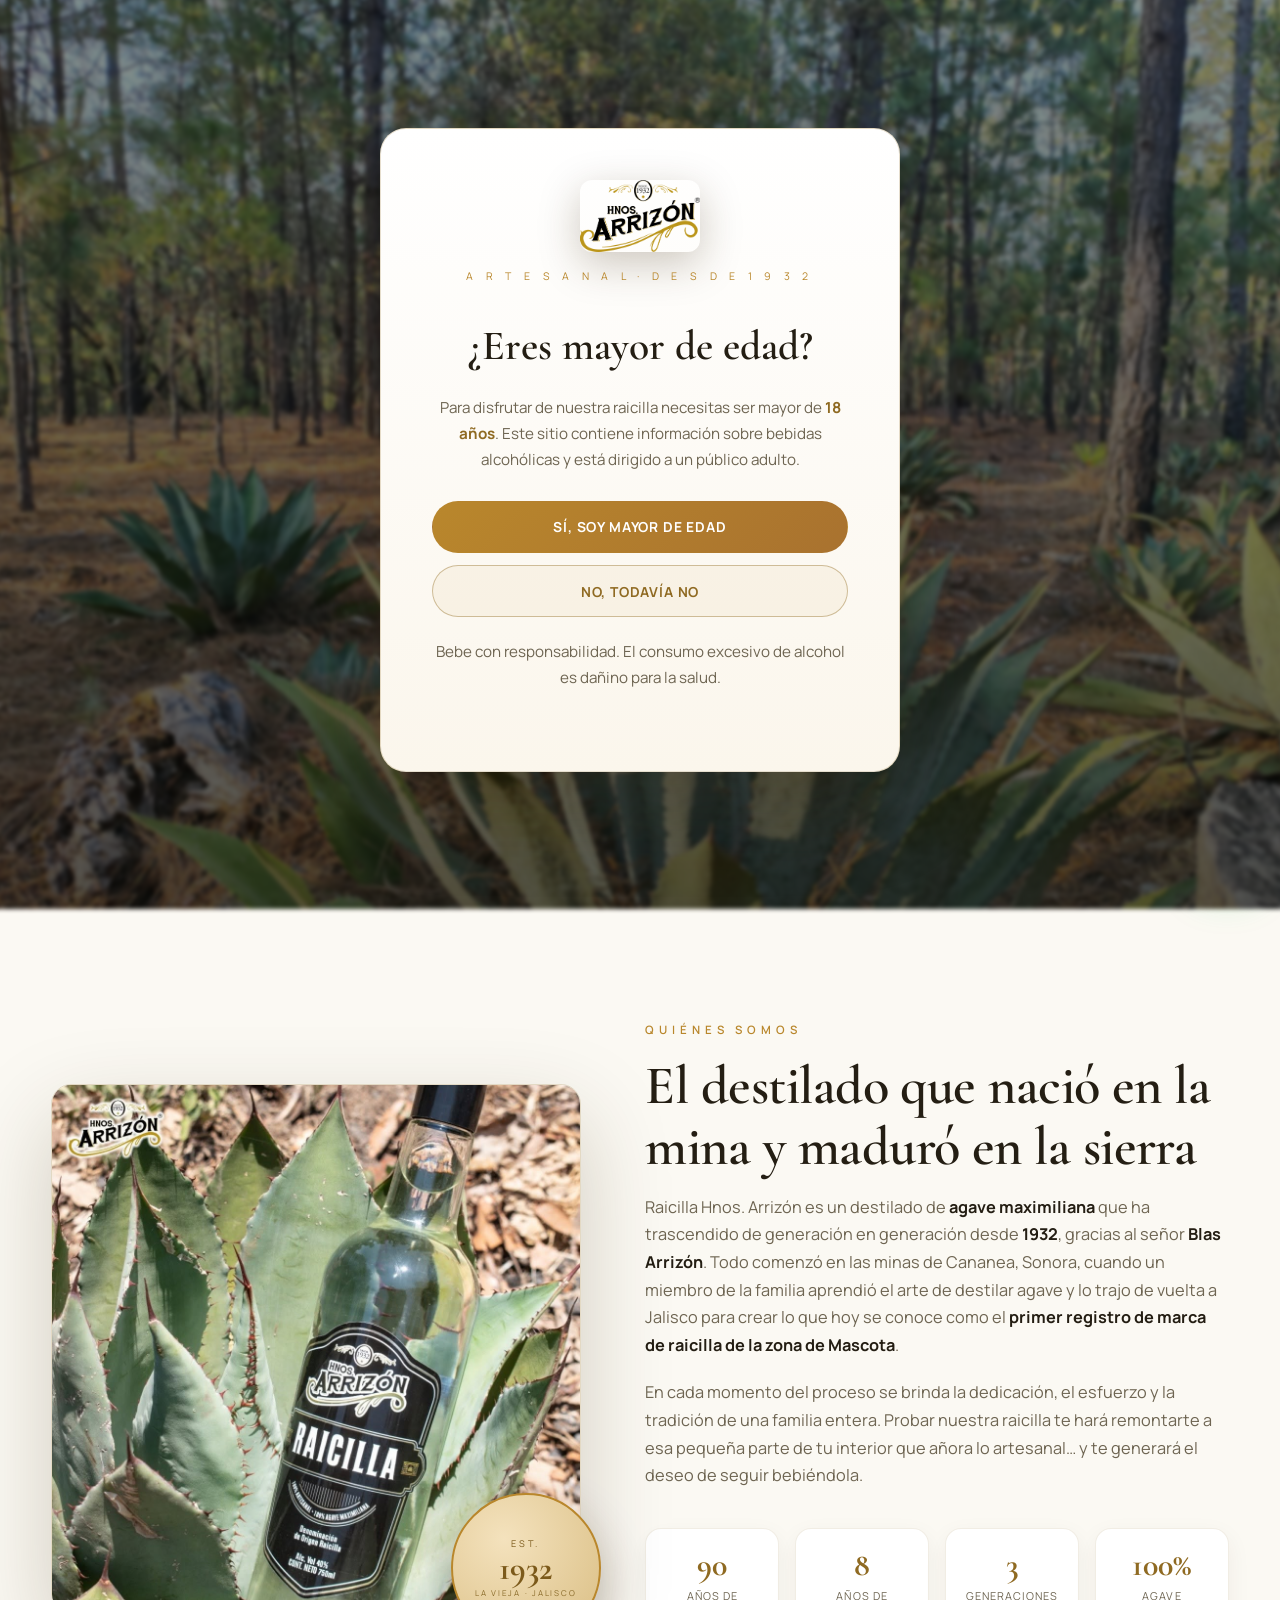
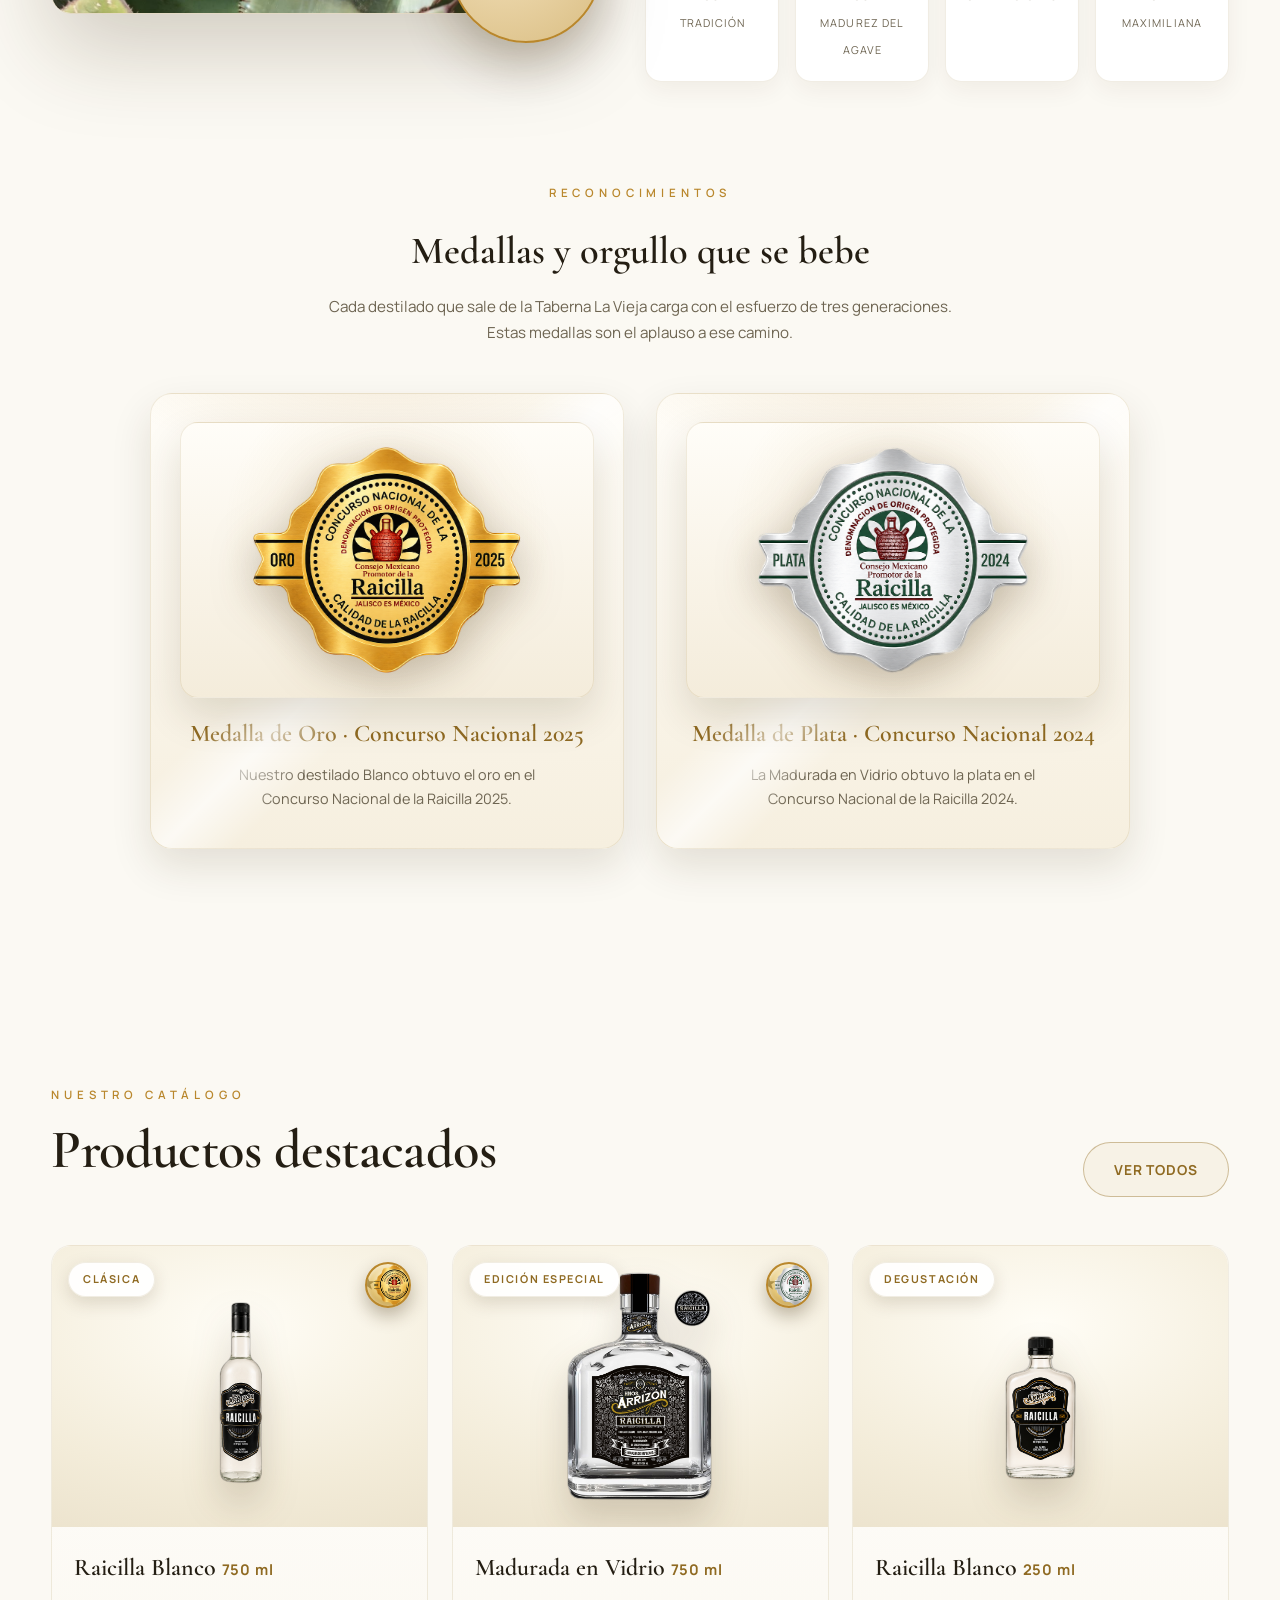
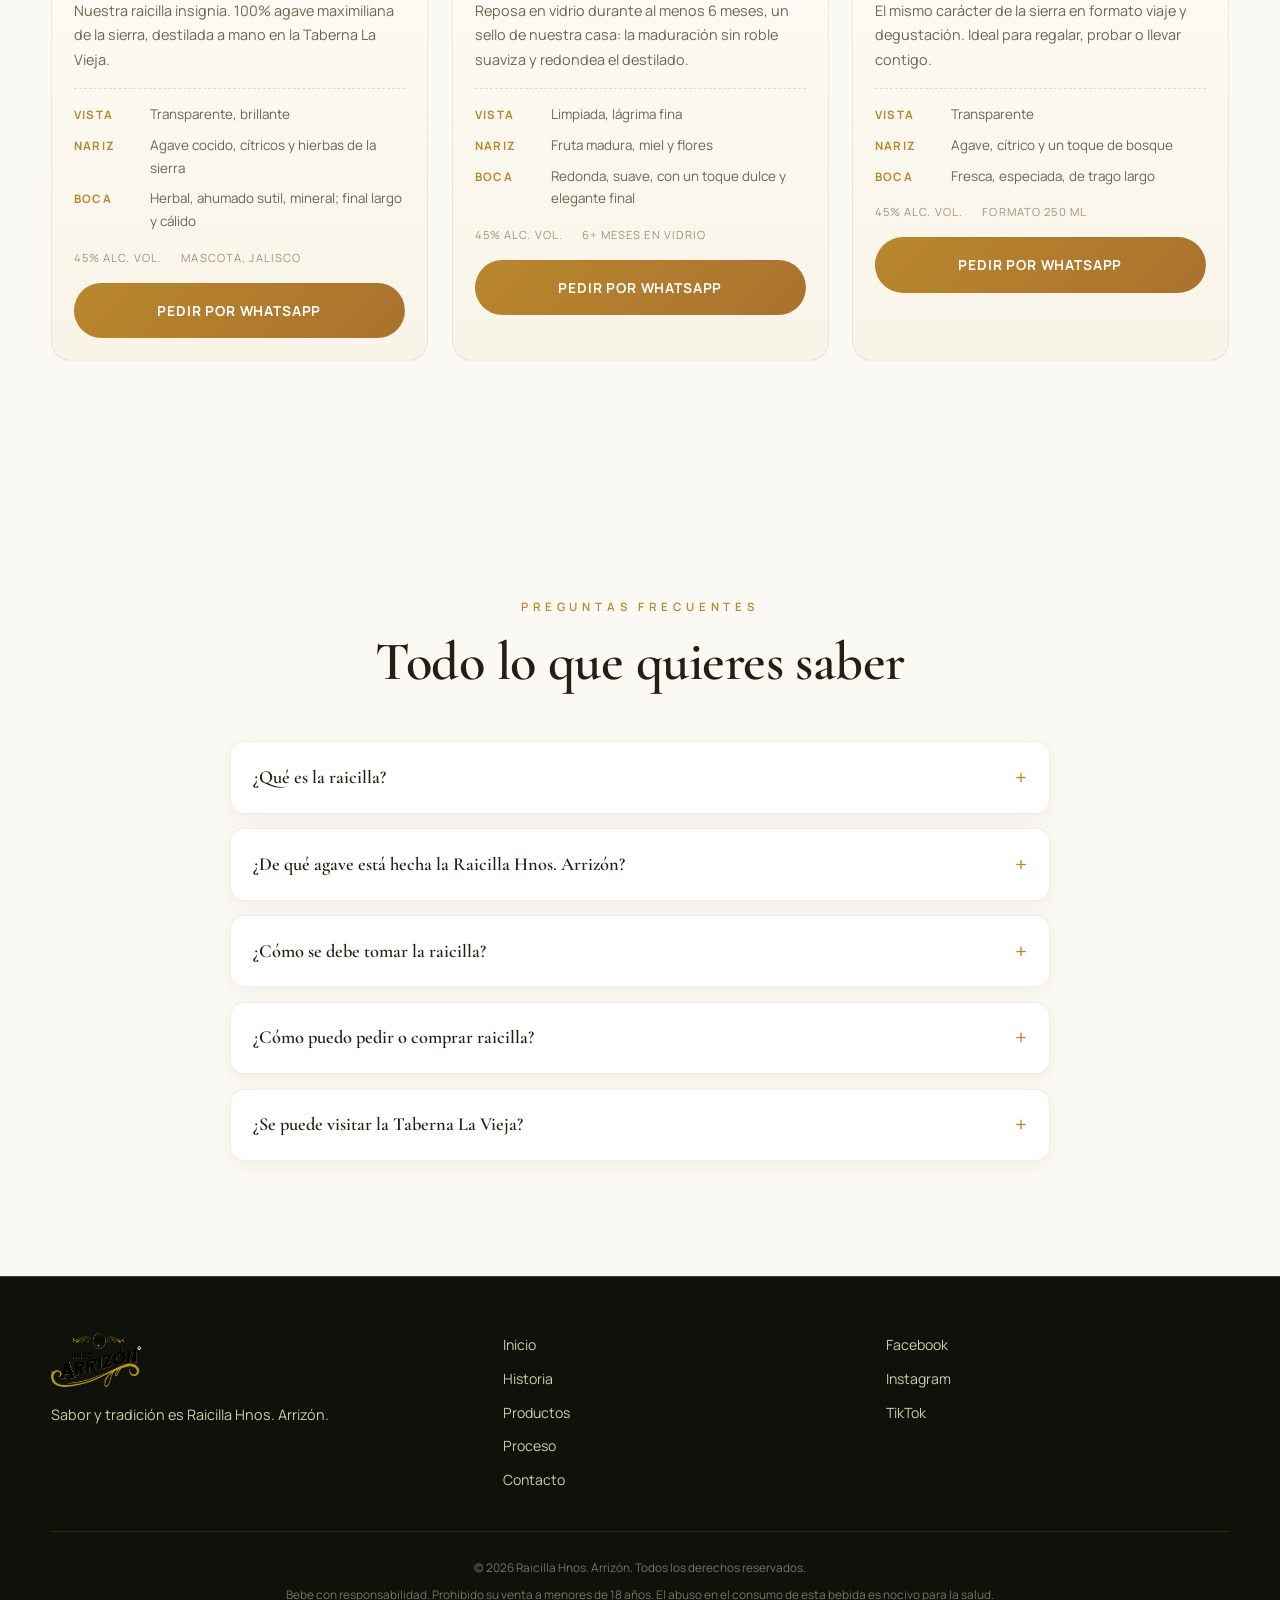
==== commit e1e9d53d: "cambios en diseño" ====
--- a/index.html
+++ b/index.html
@@ -15,7 +15,7 @@
   <link rel="canonical" href="https://TU-DOMINIO.com/">
   <link rel="icon" type="image/jpeg" href="images/favicon.jpg">
 
-  <!-- ============ OPEN GRAPH (Facebook, WhatsApp, etc.) ============ -->
+  <!-- ============ OPEN GRAPH ============ -->
   <meta property="og:type" content="website">
   <meta property="og:locale" content="es_MX">
   <meta property="og:site_name" content="Raicilla Hnos. Arrizón">
@@ -42,7 +42,7 @@
   <link rel="preconnect" href="https://fonts.googleapis.com">
   <link rel="preconnect" href="https://fonts.gstatic.com" crossorigin>
   <link href="https://fonts.googleapis.com/css2?family=Cormorant+Garamond:ital,wght@0,400;0,500;0,600;0,700;1,400;1,500&family=Manrope:wght@400;500;600;700;800&family=Caveat:wght@500;600&display=swap" rel="stylesheet">
-  <link rel="stylesheet" href="css/styles.css?v=6">
+  <link rel="stylesheet" href="css/styles.css?v=41">
 
   <!-- ============ DATOS ESTRUCTURADOS: NEGOCIO LOCAL ============ -->
   <script type="application/ld+json">
@@ -76,53 +76,6 @@
     }],
     "sameAs": [
       "https://www.facebook.com/Hnos.Arrizon"
-    ]
-  }
-  </script>
-
-  <!-- ============ DATOS ESTRUCTURADOS: PRODUCTOS ============ -->
-  <script type="application/ld+json">
-  {
-    "@context": "https://schema.org",
-    "@type": "ItemList",
-    "name": "Catálogo de Raicilla Hnos. Arrizón",
-    "itemListElement": [
-      {
-        "@type": "Product",
-        "position": 1,
-        "name": "Raicilla Hnos. Arrizón Blanco 750 ml",
-        "image": "https://TU-DOMINIO.com/images/producto-1.jpg",
-        "description": "Raicilla artesanal 100% agave maximiliana, 45% Alc. Vol., envasada en Mascota, Jalisco. Notas de agave cocido, cítricos y final mineral.",
-        "brand": { "@type": "Brand", "name": "Raicilla Hnos. Arrizón" },
-        "material": "Agave Maximiliana"
-      },
-      {
-        "@type": "Product",
-        "position": 2,
-        "name": "Raicilla Hnos. Arrizón Blanco 250 ml",
-        "image": "https://TU-DOMINIO.com/images/producto-3.jpg",
-        "description": "Formato degustación de 250 ml. El mismo carácter de la sierra para probar o regalar.",
-        "brand": { "@type": "Brand", "name": "Raicilla Hnos. Arrizón" },
-        "material": "Agave Maximiliana"
-      },
-      {
-        "@type": "Product",
-        "position": 3,
-        "name": "Raicilla Hnos. Arrizón Madurada en Vidrio 750 ml",
-        "image": "https://TU-DOMINIO.com/images/producto-2.jpg",
-        "description": "Reposo de al menos 6 meses en vidrio. Destilado más suave, redondo y elegante.",
-        "brand": { "@type": "Brand", "name": "Raicilla Hnos. Arrizón" },
-        "material": "Agave Maximiliana"
-      },
-      {
-        "@type": "Product",
-        "position": 4,
-        "name": "Ponches de Frutas de Raicilla",
-        "image": "https://TU-DOMINIO.com/images/ponche-jamaica.jpg",
-        "description": "Raicilla macerada con frutas de la región y sabores de temporada: jamaica, guayaba, mango, tamarindo, maracuyá, limón, capulín y café.",
-        "brand": { "@type": "Brand", "name": "Raicilla Hnos. Arrizón" },
-        "material": "Agave Maximiliana"
-      }
     ]
   }
   </script>
@@ -196,16 +149,15 @@
 
   <!-- ============ NAVBAR ============ -->
   <header class="nav" id="navbar">
-    <a href="#inicio" class="nav__logo">
+    <a href="index.html" class="nav__logo">
       <img src="images/logo.png" alt="Raicilla Hnos. Arrizón">
     </a>
     <nav class="nav__links" id="navLinks">
-      <a href="#historia">Historia</a>
-      <a href="#productos">Productos</a>
-      <a href="#maestros">Maestros</a>
-      <a href="#proceso">Proceso</a>
-      <a href="#visita">Visita</a>
-      <a href="#contacto">Contacto</a>
+      <a href="index.html" class="is-active">Inicio</a>
+      <a href="historia.html">Historia</a>
+      <a href="productos.html">Productos</a>
+      <a href="proceso.html">Proceso</a>
+      <a href="contacto.html">Contacto</a>
       <a href="#" class="nav__cta" id="waNav" target="_blank" rel="noopener">Pedir por WhatsApp</a>
     </nav>
     <button class="nav__burger" id="burger" aria-label="Abrir menú">
@@ -220,14 +172,15 @@
       <div class="hero__shade"></div>
       <div class="hero__content">
         <span class="hero__eyebrow reveal">RAICILLA ARTESANAL · MASCOTA, JALISCO · MÉXICO</span>
+        <!-- FRASE PRINCIPAL: cámbiala aquí cuando la tengas -->
         <h1 class="hero__title reveal">
           Sabor y tradición<br>
           es <em>Raicilla Hnos. Arrizón</em>
         </h1>
         <p class="hero__sub reveal">Un destilado de <strong>agave maximiliana</strong> que cruza generaciones desde 1932, hecho a mano en la sierra de La Vieja.</p>
         <div class="hero__actions reveal">
-          <a href="#productos" class="btn btn--gold">Descubrir nuestros destilados</a>
-          <a href="#visita" class="btn btn--ghost">Visitar la Taberna</a>
+          <a href="productos.html" class="btn btn--gold">Descubrir nuestros destilados</a>
+          <a href="contacto.html" class="btn btn--ghost">Visitar la Taberna</a>
         </div>
       </div>
       <div class="hero__badges">
@@ -278,138 +231,31 @@
         <!-- MEDALLAS / RECONOCIMIENTOS -->
         <div class="medals reveal">
           <div class="medals__head">
-            <span class="kicker">Reconocimientos</span>
-            <h3>Orgullo que se bebe</h3>
+            <span class="kicker reveal">Reconocimientos</span>
+            <h3 class="reveal">Medallas y orgullo que se bebe</h3>
+            <p class="reveal">Cada destilado que sale de la Taberna La Vieja carga con el esfuerzo de tres generaciones. Estas medallas son el aplauso a ese camino.</p>
           </div>
           <div class="medals__row">
-            <div class="medal">
-              <div class="medal__ico"><img src="images/agave1.jpg" alt="Primer registro de marca" loading="lazy" decoding="async"></div>
-              <h4>Primer registro de marca</h4>
-              <p>La marca Hnos. Arrizón es el primer registro que se tiene de la raicilla en la zona de Mascota.</p>
-            </div>
-            <div class="medal">
-              <div class="medal__ico"><img src="images/botella_cristalino.jpg" alt="Sandra Arrizón, Embajadora de la Raicilla" loading="lazy" decoding="async"></div>
-              <h4>Embajadora de la Raicilla 2019</h4>
-              <p>Sandra Arrizón fue nombrada Embajadora de la Raicilla en el XII Festival de la Raicilla.</p>
-            </div>
-            <div class="medal">
-              <div class="medal__ico"><img src="images/botella 2.jpg" alt="Denominación de Origen" loading="lazy" decoding="async"></div>
-              <h4>Denominación de Origen</h4>
-              <p>La raicilla obtiene su Denominación de Origen en 2019, protegiendo a los 16 municipios raicilleros de Jalisco.</p>
-            </div>
-            <div class="medal">
-              <div class="medal__ico"><img src="images/agave 4.jpg" alt="Festivales y ferias" loading="lazy" decoding="async"></div>
-              <h4>Festivales y ferias</h4>
-              <p>IX Expo Tequila Tlaquepaque y XII Festival de la Raicilla, llevando sabor de la sierra a todo México.</p>
+            <div class="medal reveal">
+              <div class="medal__media">
+                <img src="images/medallas/medalla_oro-cutout.png" alt="Medalla de Oro — Concurso Nacional de la Raicilla 2025" loading="lazy" decoding="async" onerror="this.style.display='none'">
+              </div>
+              <h4>Medalla de Oro · Concurso Nacional 2025</h4>
+              <p>Nuestro destilado Blanco obtuvo el oro en el Concurso Nacional de la Raicilla 2025.</p>
+            </div>
+            <div class="medal reveal">
+              <div class="medal__media">
+                <img src="images/medallas/medalla_plata-cutout.png" alt="Medalla de Plata — Concurso Nacional de la Raicilla 2024" loading="lazy" decoding="async" onerror="this.style.display='none'">
+              </div>
+              <h4>Medalla de Plata · Concurso Nacional 2024</h4>
+              <p>La Madurada en Vidrio obtuvo la plata en el Concurso Nacional de la Raicilla 2024.</p>
             </div>
           </div>
         </div>
       </div>
     </section>
 
-    <!-- ============ CRONOLOGÍA ============ -->
-    <section id="historia" class="section timeline-sec">
-      <div class="container">
-        <div class="timeline-sec__head">
-          <span class="kicker reveal">Nuestra historia</span>
-          <h2 class="section-title reveal">De las minas de Cananea a la sierra de La Vieja</h2>
-          <p class="reveal">Más de 90 años de una tradición que se transmite de generación en generación, de padre a hijo, en el corazón de la Sierra Occidental de Jalisco.</p>
-        </div>
-
-        <div class="history-carousel reveal" id="historyCarousel">
-          <div class="history-carousel__track" id="historyTrack">
-            <article class="hcard">
-              <div class="hcard__media">
-                <img src="images/botella_cristalino.jpg" alt="Raicilla Hnos. Arrizón, el destilado que nació en la mina" decoding="async">
-                <span class="hcard__year">1932</span>
-              </div>
-              <div class="hcard__body">
-                <h3>Origen · El sueño de Cananea</h3>
-                <p>Blas Arrizón aprende la destilación del agave en las minas de Cananea, Sonora, y al volver a Jalisco la aplica al <strong>agave maximiliana</strong>: nace la raicilla Arrizón.</p>
-              </div>
-            </article>
-            <article class="hcard">
-              <div class="hcard__media">
-                <img src="images/agave1.jpg" alt="El saber de la destilación se guarda como un tesoro familiar" decoding="async">
-                <span class="hcard__year">Familia</span>
-              </div>
-              <div class="hcard__body">
-                <h3>Una herencia que se guarda</h3>
-                <p>Durante décadas la raicilla se destila en secreto, para la familia y el pueblo. El saber se guarda como un tesoro.</p>
-              </div>
-            </article>
-            <article class="hcard">
-              <div class="hcard__media">
-                <img src="images/fondo.jpeg" alt="La sierra de La Vieja, Mascota, Jalisco" decoding="async">
-                <span class="hcard__year">La Vieja</span>
-              </div>
-              <div class="hcard__body">
-                <h3>El corazón de la destilería</h3>
-                <p>En el rancho de La Vieja, en la sierra de Mascota, se levanta la <strong>Taberna La Vieja</strong>, donde el agave se convierte en destilado.</p>
-              </div>
-            </article>
-            <article class="hcard">
-              <div class="hcard__media">
-                <img src="images/maestros.jpg" alt="Gilberto y Antonio Arrizón Delgadillo, maestros raicilleros" decoding="async">
-                <span class="hcard__year">3ª Gen</span>
-              </div>
-              <div class="hcard__body">
-                <h3>Generación a generación</h3>
-                <p>Gilberto y Antonio Arrizón Delgadillo recogen el saber familiar y se convierten en los <strong>maestros raicilleros</strong> de hoy.</p>
-              </div>
-            </article>
-            <article class="hcard">
-              <div class="hcard__media">
-                <img src="images/botella 2.jpg" alt="Raicilla Hnos. Arrizón y la Denominación de Origen" decoding="async">
-                <span class="hcard__year">2019</span>
-              </div>
-              <div class="hcard__body">
-                <h3>Formalización · D.O.</h3>
-                <p>La raicilla obtiene su <strong>Denominación de Origen</strong> en junio de 2019 y la familia se formaliza como marca reconocida.</p>
-              </div>
-            </article>
-            <article class="hcard">
-              <div class="hcard__media">
-                <img src="images/logo.png" alt="Marca Raicilla Hnos. Arrizón" decoding="async">
-                <span class="hcard__year">Marca</span>
-              </div>
-              <div class="hcard__body">
-                <h3>Hnos. Arrizón · Primer registro</h3>
-                <p>La marca se consolida como el <strong>primer registro de la raicilla en Mascota</strong>, con botellas que cruzan fronteras.</p>
-              </div>
-            </article>
-            <article class="hcard">
-              <div class="hcard__media">
-                <img src="images/agave 4.jpg" alt="Raicilla Hnos. Arrizón en festivales y ferias" decoding="async">
-                <span class="hcard__year">Navidad</span>
-              </div>
-              <div class="hcard__body">
-                <h3>El primer gran escaparate</h3>
-                <p>En el <strong>XII Festival de la Raicilla</strong>, Sandra Arrizón es coronada <strong>Embajadora de la Raicilla</strong>.</p>
-              </div>
-            </article>
-            <article class="hcard">
-              <div class="hcard__media">
-                <img src="images/producto-2.jpg" alt="Raicilla Hnos. Arrizón Madurada en Vidrio" decoding="async">
-                <span class="hcard__year">Hoy</span>
-              </div>
-              <div class="hcard__body">
-                <h3>De La Vieja para el mundo</h3>
-                <p>Festivales, ferias, coctelería y exportación: posicionados desde la sierra de La Vieja hasta la actualidad, sin perder el origen.</p>
-              </div>
-            </article>
-          </div>
-          <button class="history-carousel__nav history-carousel__nav--prev" id="hPrev" type="button" aria-label="Anterior">
-            <svg viewBox="0 0 24 24" fill="none" stroke="currentColor" stroke-width="2.4" stroke-linecap="round" stroke-linejoin="round"><path d="M15 18l-6-6 6-6"/></svg>
-          </button>
-          <button class="history-carousel__nav history-carousel__nav--next" id="hNext" type="button" aria-label="Siguiente">
-            <svg viewBox="0 0 24 24" fill="none" stroke="currentColor" stroke-width="2.4" stroke-linecap="round" stroke-linejoin="round"><path d="M9 6l6 6-6 6"/></svg>
-          </button>
-        </div>
-      </div>
-    </section>
-
-    <!-- ============ PRODUCTOS ============ -->
+    <!-- ============ PRODUCTOS DESTACADOS ============ -->
     <section id="productos" class="section products">
       <div class="container">
         <div class="products__head">
@@ -417,15 +263,15 @@
             <span class="kicker reveal">Nuestro catálogo</span>
             <h2 class="section-title reveal">Productos destacados</h2>
           </div>
-          <button class="btn btn--ghost reveal" id="btnVerTodos">Ver todos</button>
+          <a href="productos.html" class="btn btn--ghost reveal">Ver todos</a>
         </div>
 
         <div class="products__grid" id="productGrid">
-          <!-- B L A N C O 7 5 0 -->
           <article class="pcard reveal" data-product="blanco-750">
             <div class="pcard__media">
-              <img src="images/producto-1.jpg" alt="Raicilla Blanco 750 ml" loading="lazy" decoding="async">
+              <img src="images/productos/raicilla_normal-cutout.png" alt="Raicilla Blanco 750 ml" loading="lazy" decoding="async">
               <span class="pcard__tag">Clásica</span>
+              <div class="pcard__medal" title="Medalla de Oro 2025"><span>★</span><img src="images/medallas/medalla_oro-cutout.png" alt="" loading="lazy" decoding="async" onerror="this.style.display='none'"></div>
             </div>
             <div class="pcard__body">
               <h3>Raicilla Blanco <span>750 ml</span></h3>
@@ -442,11 +288,11 @@
             </div>
           </article>
 
-          <!-- MADURADO EN VIDRIO -->
           <article class="pcard reveal" data-product="madurado">
             <div class="pcard__media">
-              <img src="images/producto-2.jpg" alt="Raicilla Madurada en Vidrio 750 ml" loading="lazy" decoding="async">
+              <img src="images/productos/madurado-cutout.png" alt="Raicilla Madurada en Vidrio 750 ml" loading="lazy" decoding="async">
               <span class="pcard__tag">Edición especial</span>
+              <div class="pcard__medal" title="Medalla de Plata 2024"><span>★</span><img src="images/medallas/medalla_plata-cutout.png" alt="" loading="lazy" decoding="async" onerror="this.style.display='none'"></div>
             </div>
             <div class="pcard__body">
               <h3>Madurada en Vidrio <span>750 ml</span></h3>
@@ -463,10 +309,9 @@
             </div>
           </article>
 
-          <!-- BLANCO 250 -->
           <article class="pcard reveal" data-product="blanco-250">
             <div class="pcard__media">
-              <img src="images/producto-3.jpg" alt="Raicilla Blanco 250 ml" loading="lazy" decoding="async">
+              <img src="images/productos/pachita-cutout.png" alt="Raicilla Blanco 250 ml" loading="lazy" decoding="async">
               <span class="pcard__tag">Degustación</span>
             </div>
             <div class="pcard__body">
@@ -483,175 +328,6 @@
               <a href="#" class="btn btn--gold btn--block wa-order" target="_blank" rel="noopener">Pedir por WhatsApp</a>
             </div>
           </article>
-
-        </div>
-
-        <div class="punches">
-          <div class="punches__head">
-            <span class="kicker reveal">Raicilla + frutas</span>
-            <h3 class="reveal">Ponches de Frutas</h3>
-            <p class="reveal">Macerados con frutas de la región. Toca la foto para pedir el tuyo por WhatsApp.</p>
-          </div>
-          <div class="punches__grid">
-            <a href="#" class="punch wa-order" target="_blank" rel="noopener">
-              <div class="punch__img"><img src="images/ponche-jamaica.jpg" alt="Ponche de Jamaica" loading="lazy" decoding="async" onerror="this.onerror=null;this.src='images/producto-4.jpg'"></div>
-              <h4>Ponche de Jamaica</h4>
-              <small>Pedir por WhatsApp</small>
-            </a>
-            <a href="#" class="punch wa-order" target="_blank" rel="noopener">
-              <div class="punch__img"><img src="images/ponche-guayaba.jpg" alt="Ponche de Guayaba" loading="lazy" decoding="async" onerror="this.onerror=null;this.src='images/producto-4.jpg'"></div>
-              <h4>Ponche de Guayaba</h4>
-              <small>Pedir por WhatsApp</small>
-            </a>
-            <a href="#" class="punch wa-order" target="_blank" rel="noopener">
-              <div class="punch__img"><img src="images/ponche-mango.jpg" alt="Ponche de Mango" loading="lazy" decoding="async" onerror="this.onerror=null;this.src='images/producto-4.jpg'"></div>
-              <h4>Ponche de Mango</h4>
-              <small>Pedir por WhatsApp</small>
-            </a>
-            <a href="#" class="punch wa-order" target="_blank" rel="noopener">
-              <div class="punch__img"><img src="images/ponche-tamarindo.jpg" alt="Ponche de Tamarindo" loading="lazy" decoding="async" onerror="this.onerror=null;this.src='images/producto-4.jpg'"></div>
-              <h4>Ponche de Tamarindo</h4>
-              <small>Pedir por WhatsApp</small>
-            </a>
-            <a href="#" class="punch wa-order" target="_blank" rel="noopener">
-              <div class="punch__img"><img src="images/ponche-maracuya.jpg" alt="Ponche de Maracuyá" loading="lazy" decoding="async" onerror="this.onerror=null;this.src='images/producto-4.jpg'"></div>
-              <h4>Ponche de Maracuyá</h4>
-              <small>Pedir por WhatsApp</small>
-            </a>
-            <a href="#" class="punch wa-order" target="_blank" rel="noopener">
-              <div class="punch__img"><img src="images/ponche-limon.jpg" alt="Ponche de Limón" loading="lazy" decoding="async" onerror="this.onerror=null;this.src='images/producto-4.jpg'"></div>
-              <h4>Ponche de Limón</h4>
-              <small>Pedir por WhatsApp</small>
-            </a>
-            <a href="#" class="punch wa-order" target="_blank" rel="noopener">
-              <div class="punch__img"><img src="images/ponche-capulin.jpg" alt="Ponche de Capulín" loading="lazy" decoding="async" onerror="this.onerror=null;this.src='images/producto-4.jpg'"></div>
-              <h4>Ponche de Capulín</h4>
-              <small>Pedir por WhatsApp</small>
-            </a>
-            <a href="#" class="punch wa-order" target="_blank" rel="noopener">
-              <div class="punch__img"><img src="images/ponche-cafe.jpg" alt="Ponche de Café" loading="lazy" decoding="async" onerror="this.onerror=null;this.src='images/producto-4.jpg'"></div>
-              <h4>Ponche de Café</h4>
-              <small>Pedir por WhatsApp</small>
-            </a>
-          </div>
-        </div>
-      </div>
-    </section>
-
-    <!-- ============ MAESTROS RAICILLEROS ============ -->
-    <section id="maestros" class="section maestros">
-      <div class="container">
-        <div class="maestros__head">
-          <span class="kicker reveal">Las manos detrás del destilado</span>
-          <h2 class="section-title reveal">Maestros raicilleros</h2>
-        </div>
-        <div class="maestros__grid">
-          <figure class="mcard reveal">
-            <div class="mcard__img">
-              <img src="images/maestros.jpg" alt="Gilberto y Antonio Arrizón Delgadillo, maestros raicilleros" loading="lazy" decoding="async">
-            </div>
-            <figcaption>
-              <h3>Gilberto &amp; Antonio Arrizón Delgadillo</h3>
-              <p>Maestros raicilleros · Herederos de Blas Arrizón</p>
-              <small>Custodian el proceso completo, del campo a la botella, tal y como lo hicieron sus abuelos.</small>
-            </figcaption>
-          </figure>
-          <figure class="mcard reveal">
-            <div class="mcard__img">
-              <img src="images/sandra.jpg" alt="Sandra Arrizón Fregoso, Embajadora de la Raicilla">
-            </div>
-            <figcaption>
-              <h3>Sandra Arrizón Fregoso</h3>
-              <p>Embajadora de la Raicilla 2019 · Ventas</p>
-              <small>Representante de la marca y voz de la familia en festivales, ferias y catas en todo México.</small>
-            </figcaption>
-          </figure>
-        </div>
-      </div>
-    </section>
-
-    <!-- ============ VALORES ============ -->
-    <section id="valores" class="section valores">
-      <div class="container">
-        <div class="valores__head">
-          <span class="kicker reveal">Lo que nos mueve</span>
-          <h2 class="section-title reveal">Nuestros valores</h2>
-        </div>
-        <div class="valores__grid">
-          <div class="vcard reveal"><span class="vcard__n">01</span><h3>Tradición viva</h3><p>Más de 90 años de saber heredado de padre a hijo, sin atajos.</p></div>
-          <div class="vcard reveal"><span class="vcard__n">02</span><h3>Artesanal de verdad</h3><p>Todo el proceso a mano en la Taberna La Vieja, del campo a la botella.</p></div>
-          <div class="vcard reveal"><span class="vcard__n">03</span><h3>Paciencia</h3><p>Respetamos los tiempos de la naturaleza: 8 años no se negocian.</p></div>
-          <div class="vcard reveal"><span class="vcard__n">04</span><h3>Sustentabilidad</h3><p>Semilla propia, vivero, aprovechamiento integral del agave y residuos que regresan a la tierra.</p></div>
-          <div class="vcard reveal"><span class="vcard__n">05</span><h3>Familia y comunidad</h3><p>El sabor pertenece a la sierra. Trabajamos con y para nuestra gente.</p></div>
-          <div class="vcard reveal"><span class="vcard__n">06</span><h3>Autenticidad</h3><p>De La Vieja, Jalisco, al mundo. Una sola receta, la de siempre.</p></div>
-        </div>
-      </div>
-    </section>
-
-    <!-- ============ PROCESO DE ELABORACIÓN ============ -->
-    <section id="proceso" class="section proceso">
-      <div class="proceso__bg"></div>
-      <div class="container">
-        <div class="proceso__head">
-          <span class="kicker reveal">El proceso</span>
-          <h2 class="section-title reveal">Del agave al destilado</h2>
-          <p class="proceso__lead reveal">Ocho etapas, cero prisa. Cada etapa se realiza con paciencia, <strong>respetando los tiempos que la naturaleza dicta</strong>.</p>
-        </div>
-
-        <div class="proceso__grid">
-          <div class="pstep reveal">
-            <div class="pstep__num">01</div>
-            <h3>Recolección de semilla</h3>
-            <p>Recolectamos semilla de agave maximiliana silvestre y la seleccionamos una a una, cuidando la genética de la sierra.</p>
-          </div>
-          <div class="pstep reveal">
-            <div class="pstep__num">02</div>
-            <h3>Vivero</h3>
-            <p>Las semillas germinan en nuestro vivero, donde cada plántula se cuida hasta ser fuerte para la tierra.</p>
-          </div>
-          <div class="pstep reveal">
-            <div class="pstep__num">03</div>
-            <h3>Transplante</h3>
-            <p>Las plantas jóvenes llegan al campo y crecen libres en la sierra, sin agroquímicos, con el ciclo natural del agua y el sol.</p>
-          </div>
-          <div class="pstep reveal">
-            <div class="pstep__num">04</div>
-            <h3>Jima</h3>
-            <p>Tras 8 o más años, cuando el agave madura y brota su quiote, se corta con la coa para obtener la piña o cabeza.</p>
-          </div>
-          <div class="pstep reveal">
-            <div class="pstep__num">05</div>
-            <h3>Cocción</h3>
-            <p>Las piñas se cocinan en un horno de mampostería precalentado a 600 °C durante unas 48 horas, con leña de la región, dando ese ahumado sutil.</p>
-          </div>
-          <div class="pstep reveal">
-            <div class="pstep__num">06</div>
-            <h3>Molienda</h3>
-            <p>Las piñas cocidas se machacan a mano para extraer los jugos dulces que alimentarán la fermentación.</p>
-          </div>
-          <div class="pstep reveal">
-            <div class="pstep__num">07</div>
-            <h3>Fermentación</h3>
-            <p>Los mostos fermentan de forma natural en tinas de madera, con microorganismos nativos. Aproximadamente 5 días de burbujeo pausado.</p>
-          </div>
-          <div class="pstep reveal">
-            <div class="pstep__num">08</div>
-            <h3>Destilación</h3>
-            <p>Doble destilación: primero en alambique arábigo con serpentín de cobre y luego en alambique de cobre, para lograr pureza y carácter.</p>
-          </div>
-        </div>
-
-        <div class="proceso__sustain reveal">
-          <h3>Un ciclo que regresa a la tierra</h3>
-          <p>Los bagazos y residuos del agave se reincorporan como abono a nuestros campos. La vinaza se trata y reutiliza. Las semillas se siembran de nuevo. Así, el agave que hoy destilamos es el mismo que siembra el futuro.</p>
-          <div class="proceso__chips">
-            <span>♻️ Semilla propia</span>
-            <span>🌿 Sin agroquímicos</span>
-            <span>🔥 Leña local</span>
-            <span>🪵 Tinas de madera</span>
-            <span>💧 Agua de manantial</span>
-            <span>🧴 Vidrio reciclable</span>
-          </div>
         </div>
       </div>
     </section>
@@ -682,98 +358,8 @@
           </details>
           <details class="faq__item reveal">
             <summary>¿Se puede visitar la Taberna La Vieja?</summary>
-            <p>Sí. Ofrecemos <strong>visitas guiadas y tours</strong> por el rancho de La Vieja en Mascota, Jalisco, con recorrido por el campo de agave y cata de nuestros destilados. Reserva desde la sección <a href="#visita">Visita</a>.</p>
+            <p>Sí. Ofrecemos <strong>visitas guiadas y tours</strong> por el rancho de La Vieja en Mascota, Jalisco, con recorrido por el campo de agave y cata de nuestros destilados. Reserva desde la página de <a href="contacto.html">Contacto</a>.</p>
           </details>
-        </div>
-      </div>
-    </section>
-
-    <!-- ============ VISITA / TABERNA ============ -->
-    <section id="visita" class="section visita">
-      <div class="container">
-        <div class="visita__grid">
-          <div class="visita__info">
-            <span class="kicker reveal">La Taberna La Vieja</span>
-            <h2 class="section-title reveal">Vive la experiencia Arrizón</h2>
-            <p class="reveal">Te invitamos a reservar una <strong>visita y tour por nuestra taberna</strong> en el rancho de La Vieja, en la sierra de Mascota. Recorre el agave en campo, conoce cada etapa del proceso, y culmina con una cata de nuestros destilados y ponches.</p>
-            <ul class="visita__list reveal">
-              <li>Recorrido por el campo de agave maximiliana</li>
-              <li>Visita guiada a la taberna y el horno de mampostería</li>
-              <li>Cata guiada de blanco, madurado en vidrio y ponches</li>
-              <li>Historia familiar de más de 90 años</li>
-            </ul>
-            <div class="visita__cta reveal">
-              <a href="#" class="btn btn--gold" id="reservarWa" target="_blank" rel="noopener">Reservar mi visita por WhatsApp</a>
-              <a href="#" class="btn btn--ghost" id="reservarMail">Enviar correo</a>
-            </div>
-          </div>
-          <div class="visita__map reveal">
-            <iframe
-              src="https://www.google.com/maps?q=Rancho+La+Vieja,+Mascota,+Jalisco,+Mexico&output=embed"
-              width="600" height="480" style="border:0;" allowfullscreen="" loading="lazy"
-              referrerpolicy="no-referrer-when-downgrade"
-              title="Ubicación de la Taberna La Vieja, Rancho La Vieja, Mascota, Jalisco"></iframe>
-          </div>
-        </div>
-      </div>
-    </section>
-
-    <!-- ============ CONTACTO ============ -->
-    <section id="contacto" class="section contacto">
-      <div class="container">
-        <div class="contacto__head">
-          <span class="kicker reveal">Contacto</span>
-          <h2 class="section-title reveal">Hablemos</h2>
-          <p class="reveal">¿Quieres pedir raicilla, proponer una colaboración o agendar una visita? Escríbenos, nos encanta conversar sobre nuestro destilado.</p>
-        </div>
-
-        <div class="contacto__grid">
-          <div class="contacto__form reveal">
-            <form id="contactForm" novalidate>
-              <label>Nombre <input type="text" name="nombre" required placeholder="Tu nombre"></label>
-              <label>Teléfono o WhatsApp <input type="text" name="telefono" placeholder="+52 ..."></label>
-              <label>Asunto
-                <select name="asunto">
-                  <option value="Pedir producto">Pedir producto</option>
-                  <option value="Reservar visita a la Taberna">Reservar visita a la Taberna</option>
-                  <option value="Colaboración / Distribución">Colaboración / Distribución</option>
-                  <option value="Otro">Otro</option>
-                </select>
-              </label>
-              <label>Mensaje <textarea name="mensaje" rows="4" required placeholder="Cuéntanos cómo podemos ayudarte…"></textarea></label>
-              <button type="submit" class="btn btn--gold btn--block">Enviar mensaje</button>
-              <small class="contacto__hint">El formulario te llevará a WhatsApp con tu mensaje listo.</small>
-            </form>
-          </div>
-
-          <div class="contacto__data reveal">
-            <div class="citem">
-              <span class="citem__ico">💬</span>
-              <div><h4>WhatsApp</h4><a href="#" id="waLink" target="_blank" rel="noopener">+52 388 105 8508</a></div>
-            </div>
-            <div class="citem">
-              <span class="citem__ico">📞</span>
-              <div><h4>Teléfono</h4><a href="#" id="telLink">+52 388 105 5998</a></div>
-            </div>
-            <div class="citem">
-              <span class="citem__ico">✉️</span>
-              <div><h4>Correo</h4><a href="#" id="mailLink">raicillahnosarrizon@gmail.com</a></div>
-            </div>
-            <div class="citem">
-              <span class="citem__ico">📍</span>
-              <div><h4>Ubicación</h4><p>Rancho La Vieja S/N, Mascota, Jalisco, México · Taberna La Vieja</p></div>
-            </div>
-            <div class="citem">
-              <span class="citem__ico">🌐</span>
-              <div><h4>Redes sociales</h4>
-                <div class="socials">
-                  <a href="#" id="fbLink" target="_blank" rel="noopener" aria-label="Facebook">Facebook</a>
-                  <a href="#" id="igLink" target="_blank" rel="noopener" aria-label="Instagram">Instagram</a>
-                  <a href="#" id="ttLink" target="_blank" rel="noopener" aria-label="TikTok">TikTok</a>
-                </div>
-              </div>
-            </div>
-          </div>
         </div>
       </div>
     </section>
@@ -788,12 +374,11 @@
           <p>Sabor y tradición es Raicilla Hnos. Arrizón.</p>
         </div>
         <nav class="footer__links">
-          <a href="#historia">Historia</a>
-          <a href="#productos">Productos</a>
-          <a href="#maestros">Maestros</a>
-          <a href="#proceso">Proceso</a>
-          <a href="#visita">Visita</a>
-          <a href="#contacto">Contacto</a>
+          <a href="index.html">Inicio</a>
+          <a href="historia.html">Historia</a>
+          <a href="productos.html">Productos</a>
+          <a href="proceso.html">Proceso</a>
+          <a href="contacto.html">Contacto</a>
         </nav>
         <div class="footer__social">
           <a href="#" id="fbLink2" target="_blank" rel="noopener">Facebook</a>
@@ -814,41 +399,6 @@
     <span>Pedir por WhatsApp</span>
   </a>
 
-  <!-- ============ MODAL CATÁLOGO (Ver todos) ============ -->
-  <div id="catalogModal" class="modal" aria-hidden="true">
-    <div class="modal__backdrop" data-close></div>
-    <div class="modal__panel">
-      <button class="modal__close" data-close aria-label="Cerrar">×</button>
-      <div class="modal__head">
-        <span class="kicker">Catálogo completo</span>
-        <h2>Todo nuestro catálogo</h2>
-        <p>Cotiza por WhatsApp y te ayudamos a elegir. Hacemos envíos y entregas, y te asesoramos para maridajes y eventos.</p>
-      </div>
-      <div class="modal__grid">
-        <div class="catrow">
-          <img src="images/producto-1.jpg" alt="Raicilla Blanco 750 ml" loading="lazy" decoding="async">
-          <div><h3>Raicilla Blanco — 750 ml</h3><p>La clásica. 100% agave maximiliana, 45% Alc. Vol. Agave cocido, cítricos y final mineral.</p></div>
-          <a href="#" class="btn btn--gold wa-order" target="_blank" rel="noopener">Cotizar</a>
-        </div>
-        <div class="catrow">
-          <img src="images/producto-3.jpg" alt="Raicilla Blanco 250 ml" loading="lazy" decoding="async">
-          <div><h3>Raicilla Blanco — 250 ml</h3><p>Formato degustación. El mismo carácter de la sierra, ideal para regalar y probar.</p></div>
-          <a href="#" class="btn btn--gold wa-order" target="_blank" rel="noopener">Cotizar</a>
-        </div>
-        <div class="catrow">
-          <img src="images/producto-2.jpg" alt="Raicilla Madurada en Vidrio" loading="lazy" decoding="async">
-          <div><h3>Madurada en Vidrio — 750 ml</h3><p>Reposo de 6+ meses en vidrio. Más suave, redonda y elegante.</p></div>
-          <a href="#" class="btn btn--gold wa-order" target="_blank" rel="noopener">Cotizar</a>
-        </div>
-        <div class="catrow">
-          <img src="images/ponche-jamaica.jpg" alt="Ponches de frutas" loading="lazy" decoding="async" onerror="this.onerror=null;this.src='images/producto-4.jpg'">
-          <div><h3>Ponches de Frutas</h3><p>8 sabores: jamaica, guayaba, mango, tamarindo, maracuyá, limón, capulín y café. Raicilla macerada con frutas de la región.</p></div>
-          <a href="#" class="btn btn--gold wa-order" target="_blank" rel="noopener">Cotizar</a>
-        </div>
-      </div>
-    </div>
-  </div>
-
-  <script src="js/main.js?v=6"></script>
+  <script src="js/main.js?v=41"></script>
 </body>
 </html>
--- a/css/styles.css
+++ b/css/styles.css
@@ -95,6 +95,10 @@
   border-color:rgba(143,106,34,.4);color:var(--gold-2);background:rgba(201,162,75,.08);
 }
 .btn--ghost:hover{background:rgba(201,162,75,.16);border-color:var(--gold);transform:translateY(-3px)}
+.btn--outline{
+  border-color:rgba(143,106,34,.35);color:var(--gold-2);background:transparent;
+}
+.btn--outline:hover{background:rgba(201,162,75,.1);border-color:var(--gold);transform:translateY(-3px)}
 .btn--block{width:100%;margin-top:1rem}
 .btn .btn__shine{position:absolute;inset:0;background:linear-gradient(100deg,transparent,rgba(255,255,255,.4),transparent);transform:translateX(-120%);transition:transform .8s}
 .btn:hover .btn__shine{transform:translateX(120%)}
@@ -104,9 +108,16 @@
    ========================================================= */
 .age-gate{
   position:fixed;inset:0;z-index:2000;display:flex;align-items:center;justify-content:center;
-  background:radial-gradient(1200px 700px at 50% 0%,#f4eee1 0%,#e8dfc9 70%);
+  background:rgba(10,13,9,.55);
   padding:1.5rem;
   transition:opacity .7s var(--ease),visibility .7s;
+}
+.age-gate::before{
+  content:"";position:absolute;inset:0;
+  background:linear-gradient(180deg,rgba(8,11,7,.45),rgba(8,11,7,.68)),
+    url("../images/fondo.jpeg") center/cover no-repeat;
+  filter:blur(2px);
+  transform:scale(1.02);
 }
 .age-gate.is-hidden{opacity:0;visibility:hidden;pointer-events:none}
 .age-gate__glow{
@@ -116,7 +127,7 @@
 }
 @keyframes pulse{0%,100%{transform:scale(1);opacity:.8}50%{transform:scale(1.15);opacity:1}}
 .age-gate__card{
-  position:relative;max-width:520px;width:100%;text-align:center;
+  position:relative;z-index:1;max-width:520px;width:100%;text-align:center;
   background:linear-gradient(180deg,#fff,#fbf6ec);
   border:1px solid var(--line);border-radius:26px;padding:clamp(2rem,5vw,3.2rem);
   box-shadow:var(--shadow-lg);
@@ -167,6 +178,21 @@
 .nav.is-scrolled .nav__links a{color:var(--ink)}
 .nav__links a:not(.nav__cta)::after{content:"";position:absolute;left:0;bottom:0;width:0;height:1px;background:var(--gold);transition:width .35s var(--ease)}
 .nav__links a:not(.nav__cta):hover::after{width:100%}
+.nav__links a.is-active{color:var(--gold)}
+.nav__links a.is-active::after{width:100%}
+.nav.is-scrolled .nav__links a.is-active{color:var(--gold-2)}
+
+/* ---------- Cabecera de páginas interiores ---------- */
+.page-hero{
+  position:relative;min-height:56vh;display:flex;align-items:flex-end;
+  padding:150px 0 44px;overflow:hidden;
+  background:url("../images/fondo.jpeg") center/cover no-repeat;
+}
+.page-hero::after{content:"";position:absolute;inset:0;background:linear-gradient(180deg,rgba(12,16,11,.62),rgba(12,16,11,.38) 55%,var(--bg))}
+.page-hero .container{position:relative;z-index:2}
+.page-hero__kicker{display:inline-block;width:max-content;color:#e3c27a;font-size:.72rem;letter-spacing:.28em;text-transform:uppercase;font-weight:700;background:rgba(12,16,11,.38);border:1px solid rgba(201,162,75,.35);border-radius:999px;padding:.5rem 1.15rem;backdrop-filter:blur(8px);-webkit-backdrop-filter:blur(8px);box-shadow:0 6px 18px rgba(0,0,0,.3)}
+.page-hero h1{font-family:var(--serif);font-size:clamp(2.4rem,5vw,3.6rem);color:#fff;font-weight:600;margin:.55rem 0 .4rem}
+.page-hero p{width:max-content;max-width:640px;color:#f4ecda;font-size:1.02rem;background:rgba(12,16,11,.44);border:1px solid rgba(201,162,75,.3);border-radius:14px;padding:1rem 1.25rem;backdrop-filter:blur(10px);-webkit-backdrop-filter:blur(10px);box-shadow:0 12px 30px rgba(0,0,0,.32)}
 .nav__cta{
   background:linear-gradient(135deg,var(--gold),var(--copper));color:#fff;
   padding:.7rem 1.3rem !important;border-radius:999px;font-weight:700;
@@ -263,21 +289,38 @@
 .stat strong{display:block;font-family:var(--serif);font-size:2rem;color:var(--gold-2);line-height:1}
 .stat span{font-size:.68rem;letter-spacing:.1em;text-transform:uppercase;color:var(--ink-dim)}
 
-/* ---------- Medallas ---------- */
+/* ---------- Medallas (premium) ---------- */
 .medals{margin-top:clamp(4rem,8vw,6rem)}
-.medals__head{text-align:center;margin-bottom:2.6rem}
-.medals__head h3{font-family:var(--serif);font-size:clamp(1.6rem,3vw,2.3rem);font-weight:600;color:var(--ink)}
-.medals__row{display:grid;grid-template-columns:repeat(4,1fr);gap:1.2rem}
+.medals__head{text-align:center;max-width:640px;margin:0 auto 3rem}
+.medals__head h3{font-family:var(--serif);font-size:clamp(1.7rem,3.2vw,2.4rem);font-weight:600;color:var(--ink)}
+.medals__head p{color:var(--ink-dim);margin-top:.6rem;font-size:.95rem}
+.medals__row{display:grid;grid-template-columns:repeat(2,1fr);gap:2rem;max-width:980px;margin:0 auto}
 .medal{
-  position:relative;border:1px solid var(--line-soft);border-radius:var(--radius);padding:2rem 1.5rem 1.8rem;
-  background:linear-gradient(180deg,#fff,#f8f2e4);
-  transition:transform .4s var(--ease),border-color .4s,box-shadow .4s;
-}
-.medal:hover{transform:translateY(-8px);border-color:rgba(185,135,44,.45);box-shadow:var(--shadow)}
-.medal__ico{width:64px;height:64px;overflow:hidden;border-radius:50%;border:2px solid var(--gold);margin-bottom:1.2rem;box-shadow:0 8px 20px rgba(60,40,10,.18)}
-.medal__ico img{width:100%;height:100%;object-fit:cover;display:block}
-.medal h4{font-family:var(--serif);font-size:1.25rem;font-weight:600;margin-bottom:.5rem;color:var(--gold-2)}
-.medal p{font-size:.86rem;color:var(--ink-dim)}
+  position:relative;text-align:center;padding:1.7rem 1.8rem 2.3rem;
+  border:1px solid var(--line-soft);border-radius:22px;overflow:hidden;
+  background:
+    radial-gradient(420px 180px at 50% -10%,rgba(185,135,44,.16),transparent 70%),
+    linear-gradient(180deg,#fffdf8,#f6efdf);
+  box-shadow:0 18px 40px rgba(60,40,10,.12);
+  transition:transform .45s var(--ease),box-shadow .45s var(--ease),border-color .4s;
+}
+.medal::before{content:"";position:absolute;inset:0;pointer-events:none;background:linear-gradient(135deg,transparent 42%,rgba(255,255,255,.65) 50%,transparent 58%)}
+.medal:hover{transform:translateY(-6px);border-color:rgba(185,135,44,.55);box-shadow:0 26px 54px rgba(60,40,10,.18)}
+.medal__media{
+  position:relative;width:100%;aspect-ratio:3/2;border-radius:18px;overflow:hidden;
+  background:radial-gradient(circle at 50% 40%,rgba(201,162,75,.16),transparent 62%),
+             linear-gradient(180deg,#fffdf8,#f4ecdb);
+  border:1px solid var(--line-soft);
+  box-shadow:0 18px 40px rgba(60,40,10,.14);
+}
+.medal__media img{
+  width:100%;height:100%;object-fit:contain;display:block;
+  padding:1.2rem;transition:transform .8s var(--ease);
+  filter:drop-shadow(0 12px 22px rgba(60,40,10,.28));
+}
+.medal:hover .medal__media img{transform:scale(1.05)}
+.medal h4{font-family:var(--serif);font-size:1.5rem;font-weight:600;color:var(--gold-2);margin:1rem 0 .5rem}
+.medal p{font-size:.9rem;color:var(--ink-dim);max-width:320px;margin:0 auto}
 
 /* =========================================================
    CRONOLOGÍA (capítulos editoriales)
@@ -347,14 +390,23 @@
   transform-style:preserve-3d;will-change:transform;
 }
 .pcard:hover{transform:translateY(-6px);border-color:rgba(185,135,44,.45);box-shadow:var(--shadow-lg)}
-.pcard__media{position:relative;overflow:hidden;aspect-ratio:4/3}
-.pcard__media img{width:100%;height:100%;object-fit:cover;transition:transform 1.1s var(--ease)}
-.pcard:hover .pcard__media img{transform:scale(1.08)}
+.pcard__media{position:relative;overflow:hidden;aspect-ratio:4/3;background:radial-gradient(130% 95% at 50% 28%,#fffdf6 0%,#f3ecd9 58%,#e9dfc8 100%)}
+.pcard__media > img{width:100%;height:100%;object-fit:contain;padding:1.4rem 1rem;transition:transform 1.1s var(--ease);filter:drop-shadow(0 20px 18px rgba(60,40,10,.18))}
+.pcard:hover .pcard__media > img{transform:scale(1.08)}
 .pcard__tag{
   position:absolute;top:1rem;left:1rem;background:rgba(255,255,255,.92);backdrop-filter:blur(8px);
   color:var(--gold-2);font-size:.68rem;font-weight:700;letter-spacing:.14em;text-transform:uppercase;
   padding:.45rem .9rem;border-radius:999px;border:1px solid var(--line-soft);box-shadow:0 6px 18px rgba(60,40,10,.15);
 }
+.pcard__medal{
+  position:absolute;top:1rem;right:1rem;z-index:3;width:46px;height:46px;border-radius:50%;overflow:hidden;
+  border:2px solid var(--gold);
+  background:radial-gradient(circle at 50% 30%,#fff8e1,#e6c87a 55%,#b8903a);
+  box-shadow:0 8px 18px rgba(60,40,10,.32),inset 0 1px 4px rgba(255,255,255,.7);
+  display:flex;align-items:center;justify-content:center;
+}
+.pcard__medal span{font-family:var(--serif);font-weight:700;font-size:1.02rem;color:#7d5e14;opacity:.55}
+.pcard__medal img{width:100%;height:100%;object-fit:cover;display:block}
 .pcard__body{padding:1.35rem;display:flex;flex-direction:column;flex:1}
 .pcard__body h3{font-family:var(--serif);font-size:1.5rem;font-weight:600;color:var(--ink)}
 .pcard__body h3 span{font-size:.92rem;font-family:var(--sans);color:var(--gold-2);font-weight:700;letter-spacing:.06em}
@@ -640,8 +692,367 @@
   .float-wa span{display:none}
 }
 
+/* =========================================================
+   PROCESO (proceso.html) — pasos editoriales
+   ========================================================= */
+.steps{background:linear-gradient(180deg,var(--bg),#f6f1e6);overflow:hidden}
+.steps::before{
+  content:"";position:absolute;inset:0;pointer-events:none;
+  background:radial-gradient(700px 500px at 85% 10%,rgba(169,114,47,.08),transparent 60%),
+             radial-gradient(700px 500px at 10% 85%,rgba(185,135,44,.08),transparent 60%);
+}
+.page-proceso .page-hero{background:url("../images/fondos/agave_arriba.jpeg") center/cover no-repeat}
+.page-contacto .page-hero{
+  align-items:center;min-height:64vh;padding:150px 0 56px;
+  background:url("../images/fondos/agave_lado_2.jpeg") center/cover no-repeat;
+}
+.page-contacto .page-hero::before{
+  content:"";position:absolute;inset:0;
+  background:linear-gradient(90deg,rgba(12,16,11,.66),rgba(12,16,11,.34) 55%,rgba(12,16,11,.18));
+}
+.page-contacto .page-hero__grid{display:grid;grid-template-columns:1fr .95fr;gap:clamp(2rem,5vw,4rem);align-items:center}
+.page-contacto .page-hero p{width:auto;max-width:560px}
+.page-contacto .page-hero__fig{position:relative;margin:0;z-index:1}
+.page-contacto .page-hero__fig::before{
+  content:"";position:absolute;inset:0;z-index:-1;border-radius:28px;
+  background:linear-gradient(135deg,rgba(201,162,75,.55),rgba(201,162,75,.1));
+  transform:translate(16px,16px) rotate(2deg);
+}
+.page-contacto .page-hero__fig img{
+  width:100%;height:auto;display:block;
+  border-radius:24px;border:1px solid rgba(201,162,75,.5);
+  box-shadow:0 44px 100px rgba(0,0,0,.5);
+}
+.page-contacto .page-hero__fig figcaption{
+  position:absolute;left:1rem;bottom:1rem;display:inline-flex;align-items:center;gap:.5rem;
+  font-size:.64rem;font-weight:700;letter-spacing:.18em;text-transform:uppercase;color:#f4d98a;
+  background:rgba(12,16,11,.55);border:1px solid rgba(201,162,75,.35);border-radius:999px;
+  padding:.45rem .9rem;backdrop-filter:blur(8px);-webkit-backdrop-filter:blur(8px);
+}
+.steps-nav{
+  position:sticky;top:74px;z-index:60;max-width:1180px;margin:0 auto 3.4rem;
+  display:flex;gap:.5rem;overflow-x:auto;padding:.55rem;
+  background:rgba(251,249,243,.92);backdrop-filter:blur(12px);-webkit-backdrop-filter:blur(12px);
+  border:1px solid var(--line-soft);border-radius:999px;box-shadow:0 12px 32px rgba(60,40,10,.12);
+  scrollbar-width:none;
+}
+.steps-nav::-webkit-scrollbar{display:none}
+.steps-nav__item{
+  display:flex;align-items:center;gap:.5rem;white-space:nowrap;flex:0 0 auto;
+  border:0;background:none;padding:.6rem 1.1rem;border-radius:999px;cursor:pointer;
+  font-family:var(--sans);font-size:.7rem;font-weight:700;letter-spacing:.08em;text-transform:uppercase;
+  color:var(--ink-dim);transition:background .35s var(--ease),color .35s,box-shadow .35s;
+}
+.steps-nav__item:hover{color:var(--gold-2)}
+.steps-nav__item.is-active{
+  background:linear-gradient(135deg,#e6c87a,#b9872c);color:#241e13;
+  box-shadow:0 10px 22px rgba(169,114,47,.4);
+}
+.steps-nav__num{font-family:var(--serif);font-size:1.05rem;font-weight:700;line-height:1}
+.steps-nav__name{font-size:.66rem}
+
+.steps-flow{display:grid;gap:clamp(3.4rem,6vw,5rem);position:relative}
+.step{
+  position:relative;display:grid;grid-template-columns:1.05fr 1fr;
+  gap:clamp(1.8rem,4vw,3.6rem);align-items:center;
+}
+.step:nth-child(even){grid-template-columns:1fr 1.05fr}
+.step:nth-child(even) .step__media{order:2}
+.step::before{
+  content:attr(data-index);position:absolute;top:50%;left:50%;transform:translate(-50%,-50%);
+  font-family:var(--serif);font-size:min(24vw,18rem);font-weight:700;line-height:1;
+  color:rgba(185,135,44,.08);z-index:0;pointer-events:none;user-select:none;
+}
+.step__media{
+  position:relative;z-index:1;display:flex;gap:.9rem;align-items:stretch;
+  aspect-ratio:16/10;width:100%;max-width:640px;
+}
+.step__media-img{
+  position:relative;flex:1 1 0;min-width:0;overflow:hidden;border-radius:18px;
+  background:radial-gradient(130% 95% at 50% 28%,#f6efdf 0%,#e9dfc8 100%);
+  border:1px solid var(--line-soft);box-shadow:0 22px 50px rgba(60,40,10,.16);
+}
+.step__media-img img{width:100%;height:100%;object-fit:cover;display:block;transition:transform .9s var(--ease)}
+.step:hover .step__media-img img{transform:scale(1.06)}
+.step__video-slot{
+  position:relative;flex:0 0 36%;min-width:0;overflow:hidden;border-radius:18px;
+  display:flex;flex-direction:column;align-items:center;justify-content:center;gap:.6rem;
+  color:#d3c9af;text-align:center;cursor:default;user-select:none;
+  background:radial-gradient(120% 90% at 50% 0%,rgba(255,255,255,.08),transparent 60%),
+             linear-gradient(160deg,#2e2617,#241e13 55%,#171209);
+  border:1px dashed rgba(201,162,75,.45);
+}
+.step__video-slot.is-ready{cursor:pointer;border-style:solid}
+.step__video-slot.is-ready:hover{border-color:var(--gold)}
+.step__video-slot-ic{
+  width:46px;height:46px;border-radius:50%;display:grid;place-items:center;
+  color:#f4d98a;background:rgba(244,217,138,.14);
+  transition:transform .3s var(--ease),background .3s;
+}
+.step__video-slot-ic svg{width:18px;height:18px;fill:#f4d98a;margin-left:3px}
+.step__video-slot.is-ready:hover .step__video-slot-ic{transform:scale(1.12);background:rgba(244,217,138,.28)}
+.step__video-slot-txt{font-size:.62rem;font-weight:800;letter-spacing:.24em;text-transform:uppercase}
+.step__video-slot video{
+  position:absolute;inset:0;width:100%;height:100%;object-fit:cover;border-radius:inherit;
+  background:#000;z-index:2;cursor:pointer;
+}
+.step__video-slot.is-playing .step__video-slot-ic,
+.step__video-slot.is-playing .step__video-slot-txt{display:none}
+.step__body{position:relative;z-index:1}
+.step__badge{
+  display:inline-block;font-size:.6rem;font-weight:800;letter-spacing:.2em;text-transform:uppercase;
+  color:var(--gold-2);background:rgba(201,162,75,.12);border:1px solid var(--line-soft);
+  border-radius:999px;padding:.38rem .85rem;margin-bottom:1rem;
+}
+.step__body h3{font-family:var(--serif);font-size:clamp(1.9rem,3.4vw,2.6rem);font-weight:600;color:var(--ink);margin-bottom:.8rem;line-height:1.08}
+.step__body p{color:var(--ink-dim);font-size:1.02rem;line-height:1.72;max-width:520px}
+.sustain{
+  margin:3.6rem auto 0;max-width:1180px;text-align:center;position:relative;overflow:hidden;
+  border:1px solid rgba(201,162,75,.35);border-radius:var(--radius);
+  padding:3.2rem 2.4rem;
+  background:radial-gradient(120% 90% at 50% 0%,rgba(255,255,255,.08),transparent 60%),
+             linear-gradient(160deg,#2e2617,#241e13 55%,#171209);
+  box-shadow:0 20px 50px rgba(12,16,11,.35);
+}
+.sustain__badge{
+  display:inline-block;font-size:.62rem;font-weight:800;letter-spacing:.24em;text-transform:uppercase;color:#f4d98a;
+  border:1px solid rgba(244,217,138,.4);border-radius:999px;padding:.34rem .85rem;margin-bottom:1.1rem;
+}
+.sustain h3{font-family:var(--serif);font-size:2rem;font-weight:600;color:#e3c27a;margin-bottom:.9rem}
+.sustain p{color:#d3c9af;max-width:760px;margin:0 auto;font-size:1rem;line-height:1.7}
+
+/* =========================================================
+   CONTACTO (contacto.html)
+   ========================================================= */
+.contact{background:linear-gradient(180deg,var(--bg),var(--bg-2))}
+.contact__head{max-width:760px;margin:0 auto clamp(2.4rem,5vw,3.4rem);text-align:center}
+.contact__tag{
+  display:inline-block;font-size:.62rem;font-weight:800;letter-spacing:.24em;text-transform:uppercase;
+  color:var(--gold-2);background:rgba(201,162,75,.12);border:1px solid var(--line-soft);
+  border-radius:999px;padding:.4rem .95rem;margin-bottom:1.1rem;
+}
+.contact__head h2{font-family:var(--serif);font-size:clamp(2rem,4.4vw,3.2rem);font-weight:600;line-height:1.1;color:var(--ink)}
+.contact__head h2 em{font-style:italic;color:var(--gold-2)}
+.contact__head p{color:var(--ink-dim);margin-top:1rem;font-size:1.02rem;line-height:1.7}
+.contact__grid{display:grid;grid-template-columns:1fr 1.15fr;gap:clamp(1.8rem,4vw,3rem);align-items:stretch}
+
+.contact__cards{display:grid;gap:1rem;align-content:start}
+.contact__card{
+  display:grid;grid-template-columns:auto 1fr auto;gap:1rem;align-items:center;
+  border:1px solid var(--line-soft);border-radius:var(--radius);padding:1.3rem 1.4rem;
+  background:var(--card);box-shadow:0 8px 24px rgba(60,40,10,.06);
+  transition:transform .35s var(--ease),border-color .35s,box-shadow .35s;
+}
+a.contact__card:hover{transform:translateY(-4px);border-color:rgba(185,135,44,.45);box-shadow:var(--shadow)}
+.contact__card--wa{
+  background:linear-gradient(120deg,#23402f,#14301f);border-color:rgba(201,162,75,.35);
+  box-shadow:0 14px 34px rgba(20,48,31,.25);
+}
+.contact__card--wa:hover{border-color:rgba(244,217,138,.55)}
+.contact__card--wa h3{color:#e3c27a}
+.contact__card--wa .contact__value{color:#f4d98a}
+.contact__card--wa .contact__note{color:#cfc6ac}
+.contact__card--wa .contact__go{color:#e3c27a}
+.contact__ic{
+  width:52px;height:52px;border-radius:16px;display:grid;place-items:center;flex:none;
+  background:rgba(201,162,75,.14);color:var(--gold-2);
+}
+.contact__ic svg{width:24px;height:24px;fill:currentColor}
+.contact__card--wa .contact__ic{background:rgba(244,217,138,.16);color:#f4d98a}
+.contact__txt h3{font-family:var(--serif);font-size:1.25rem;font-weight:600;color:var(--ink)}
+.contact__value{font-size:1rem;font-weight:700;color:var(--ink);word-break:break-word}
+.contact__note{font-size:.82rem;color:var(--ink-dim);line-height:1.5}
+.contact__go{font-size:.7rem;font-weight:800;letter-spacing:.1em;text-transform:uppercase;color:var(--gold-2);white-space:nowrap}
+.contact__card--social{grid-template-columns:1fr;gap:.9rem}
+.contact__socialrow{display:flex;gap:.7rem;flex-wrap:wrap}
+.contact__socialrow a{
+  border:1px solid var(--line-soft);border-radius:999px;padding:.55rem 1.3rem;
+  font-size:.8rem;font-weight:700;letter-spacing:.06em;color:var(--gold-2);
+  background:#fdfbf5;transition:all .3s;
+}
+.contact__socialrow a:hover{background:rgba(201,162,75,.12);border-color:var(--gold)}
+
+.contact__mapcard{
+  display:flex;flex-direction:column;min-height:100%;
+  border:1px solid var(--line-soft);border-radius:var(--radius);overflow:hidden;
+  background:var(--card);box-shadow:var(--shadow-lg);
+}
+.contact__mapframe{position:relative;flex:1;min-height:340px;background:#e9dfc8}
+.contact__mapframe iframe{position:absolute;inset:0;width:100%;height:100%;border:0;filter:grayscale(.2) contrast(1.02)}
+.contact__maplabel{display:flex;align-items:center;gap:1rem;padding:1.4rem 1.5rem;flex-wrap:wrap}
+.contact__pin{
+  width:46px;height:46px;border-radius:50%;display:grid;place-items:center;flex:none;
+  background:linear-gradient(135deg,#e6c87a,#b9872c);color:#241e13;
+  box-shadow:0 8px 18px rgba(169,114,47,.35);
+}
+.contact__pin svg{width:22px;height:22px;fill:currentColor}
+.contact__maplabel h3{font-family:var(--serif);font-size:1.3rem;font-weight:600;color:var(--ink)}
+.contact__maplabel p{font-size:.88rem;color:var(--ink-dim)}
+.contact__mapacts{display:flex;gap:.7rem;flex-wrap:wrap;margin-left:auto}
+.contact__mapacts .btn{padding:.7rem 1.3rem;font-size:.78rem}
+
+/* ---------- Responsive de proceso y contacto ---------- */
+@media (max-width:900px){
+  .steps-nav{top:64px;border-radius:20px}
+}
+@media (max-width:860px){
+  .contact__grid{grid-template-columns:1fr}
+  .contact__mapframe{min-height:300px}
+  .contact__maplabel{flex-direction:column;align-items:flex-start;gap:.9rem}
+  .contact__mapacts{margin-left:0}
+  .page-contacto .page-hero{padding:130px 0 44px;min-height:auto}
+  .page-contacto .page-hero__grid{grid-template-columns:1fr;gap:2rem}
+  .page-contacto .page-hero__fig{width:min(460px,100%);margin:0 auto}
+  .steps-nav{justify-content:flex-start}
+  .step,.step:nth-child(even){grid-template-columns:1fr}
+  .step:nth-child(even) .step__media{order:0}
+  .step::before{font-size:10rem}
+}
+@media (max-width:560px){
+  .step__media{aspect-ratio:16/9}
+  .step__video-slot{flex-basis:34%}
+  .step__video-slot-ic{width:38px;height:38px}
+  .step::before{font-size:8rem}
+}
+
+/* =========================================================
+   PRODUCTOS (productos.html) — cuadrícula estilo tienda + modal
+   ========================================================= */
+.page-productos .pintro{
+  position:relative;min-height:56vh;display:flex;align-items:flex-end;
+  padding:150px 0 44px;overflow:hidden;
+  background:url('../images/fondos/agave_lado.jpeg') center/cover no-repeat;
+}
+.page-productos .pintro::after{content:"";position:absolute;inset:0;background:linear-gradient(180deg,rgba(12,16,11,.62),rgba(12,16,11,.38) 55%,var(--bg))}
+.page-productos .pintro .container{position:relative;z-index:2;display:flex;flex-direction:column;align-items:flex-start}
+.page-productos .pintro .kicker{display:inline-block;width:max-content;color:#e3c27a;font-size:.72rem;letter-spacing:.28em;text-transform:uppercase;font-weight:700;background:rgba(12,16,11,.38);border:1px solid rgba(201,162,75,.35);border-radius:999px;padding:.5rem 1.15rem;backdrop-filter:blur(8px);-webkit-backdrop-filter:blur(8px);margin-bottom:1.1rem;box-shadow:0 6px 18px rgba(0,0,0,.3)}
+.page-productos .pintro h1{font-family:var(--serif);font-size:clamp(2.4rem,5vw,3.6rem);font-weight:600;color:#fff;margin:.55rem 0 .4rem;line-height:1.12}
+.page-productos .pintro p{width:max-content;max-width:640px;color:#f4ecda;font-size:1.02rem;background:rgba(12,16,11,.44);border:1px solid rgba(201,162,75,.3);border-radius:14px;padding:1rem 1.25rem;backdrop-filter:blur(10px);-webkit-backdrop-filter:blur(10px);box-shadow:0 12px 30px rgba(0,0,0,.32)}
+
+.page-productos .products{background:linear-gradient(180deg,var(--bg),var(--bg-2))}
+.page-productos .shopgroup{margin-top:3.2rem}
+.page-productos .shopgroup:first-child{margin-top:0}
+.page-productos .shopgroup__title{
+  font-family:var(--serif);font-size:.8rem;font-weight:700;letter-spacing:.22em;text-transform:uppercase;
+  color:var(--gold);display:flex;align-items:center;gap:1rem;margin-bottom:1.4rem;
+}
+.page-productos .shopgroup__title::after{content:"";flex:1;height:1px;background:linear-gradient(90deg,var(--line),transparent)}
+.page-productos .shopgrid{display:grid;grid-template-columns:repeat(3,1fr);gap:1.5rem;max-width:min(1240px,100%);margin:0 auto}
+.page-productos .shopcard{
+  display:flex;flex-direction:column;border:1px solid var(--line-soft);border-radius:var(--radius);
+  background:linear-gradient(180deg,#fff,#fbf6ea);overflow:hidden;box-shadow:0 12px 28px rgba(60,40,10,.08);
+  transition:transform .35s var(--ease),box-shadow .35s,border-color .35s;
+}
+.page-productos .shopcard:hover{transform:translateY(-6px);box-shadow:var(--shadow-lg);border-color:rgba(185,135,44,.4)}
+.page-productos .shopcard__open{
+  position:relative;display:block;width:100%;padding:0;border:0;background:none;cursor:pointer;
+  aspect-ratio:5/6;overflow:hidden;
+}
+.page-productos .shopcard__media{position:relative;display:block;width:100%;height:100%;background:radial-gradient(130% 95% at 50% 28%,#fffdf6 0%,#f3ecd9 58%,#e9dfc8 100%)}
+.page-productos .shopcard__media > img{width:100%;height:100%;object-fit:contain;padding:1.2rem .9rem;transition:transform .9s var(--ease);filter:drop-shadow(0 20px 18px rgba(60,40,10,.18))}
+.page-productos .shopcard:hover .shopcard__media > img{transform:scale(1.06)}
+.page-productos .shopcard__medal{
+  position:absolute;top:.8rem;right:.8rem;z-index:2;width:44px;height:44px;border-radius:50%;overflow:hidden;
+  border:2px solid var(--gold);background:radial-gradient(circle at 50% 30%,#fff8e1,#e6c87a 55%,#b8903a);
+  box-shadow:0 8px 18px rgba(60,40,10,.32);
+}
+.page-productos .shopcard__medal img{width:100%;height:100%;object-fit:cover;display:block}
+.page-productos .shopcard__open::after{
+  content:"Ver detalles";position:absolute;left:0;right:0;bottom:0;z-index:1;
+  padding:.6rem;text-align:center;font-size:.64rem;font-weight:800;letter-spacing:.18em;text-transform:uppercase;
+  color:#241e13;background:linear-gradient(90deg,rgba(201,162,75,.92),rgba(185,135,44,.96));opacity:0;transition:opacity .3s;
+}
+.page-productos .shopcard:hover .shopcard__open::after{opacity:1}
+.page-productos .shopcard__body{display:flex;flex-direction:column;gap:.4rem;padding:1.1rem 1.2rem 1.25rem;flex:1}
+.page-productos .shopcard__tag{display:inline-block;width:max-content;font-size:.58rem;font-weight:800;letter-spacing:.18em;text-transform:uppercase;color:var(--gold-2);background:rgba(201,162,75,.12);border:1px solid var(--line-soft);border-radius:999px;padding:.3rem .7rem}
+.page-productos .shopcard__body h3{font-family:var(--serif);font-size:1.35rem;font-weight:600;color:var(--ink);line-height:1.15;margin-top:.15rem}
+.page-productos .shopcard__meta{font-size:.68rem;letter-spacing:.08em;text-transform:uppercase;color:var(--ink-dim)}
+.page-productos .shopcard__desc{font-size:.85rem;color:var(--ink-dim);line-height:1.5;flex:1;margin-top:.15rem}
+.page-productos .shopcard__price{font-family:var(--serif);font-size:1.5rem;font-weight:700;color:var(--gold-2);line-height:1;margin-top:.45rem}
+.page-productos .shopcard__price small{font-size:.6rem;font-weight:700;letter-spacing:.12em;text-transform:uppercase;color:var(--ink-dim);margin-left:.35rem}
+.page-productos .shopcard__actions{display:grid;grid-template-columns:1fr 1.35fr;gap:.6rem;margin-top:.75rem}
+.page-productos .shopcard__details{
+  border:1px solid var(--line);border-radius:999px;padding:.58rem 1rem;cursor:pointer;
+  font-size:.7rem;font-weight:700;letter-spacing:.1em;text-transform:uppercase;color:var(--gold-2);
+  background:#fdfbf5;transition:background .3s,border-color .3s;
+}
+.page-productos .shopcard__details:hover{background:rgba(201,162,75,.12);border-color:rgba(185,135,44,.45)}
+
+/* Tarjeta CTA (rellena la cuadrícula y guía al pedido) */
+.page-productos .shopcard--cta{display:none}
+.page-productos .shopcard--cta a{display:flex;flex:1;text-align:center}
+.page-productos .shopcard--cta__inner{
+  display:flex;flex-direction:column;align-items:center;justify-content:center;gap:.9rem;flex:1;padding:2.2rem 1.6rem;
+  background:
+    radial-gradient(120% 90% at 50% 0%,rgba(255,255,255,.12),transparent 60%),
+    linear-gradient(160deg,var(--copper),var(--gold) 55%,#96701f);
+  color:#fffdf6;
+}
+.page-productos .shopcard--cta-alt .shopcard--cta__inner{background:linear-gradient(160deg,#2e2617,#241e13 55%,#171209)}
+.page-productos .shopcard--cta__badge{
+  font-size:.6rem;font-weight:800;letter-spacing:.22em;text-transform:uppercase;color:#f4d98a;
+  border:1px solid rgba(244,217,138,.4);border-radius:999px;padding:.32rem .8rem;
+}
+.page-productos .shopcard--cta h3{font-family:var(--serif);font-size:1.7rem;font-weight:600;line-height:1.1;color:#fff}
+.page-productos .shopcard--cta p{font-size:.85rem;line-height:1.55;color:rgba(255,253,246,.78)}
+.page-productos .shopcard--cta .btn{pointer-events:none}
+
+/* Modal de producto */
+.page-productos .shopmodal{position:fixed;inset:0;z-index:2000;display:grid;place-items:center;padding:1.2rem;visibility:hidden;opacity:0;transition:opacity .35s var(--ease),visibility .35s}
+.page-productos .shopmodal.is-open{visibility:visible;opacity:1}
+.page-productos .shopmodal__backdrop{position:absolute;inset:0;border:0;cursor:pointer;background:rgba(12,16,11,.62);backdrop-filter:blur(4px)}
+.page-productos .shopmodal__panel{
+  position:relative;display:grid;grid-template-columns:1fr 1.1fr;width:min(920px,100%);max-height:88vh;overflow:auto;
+  background:linear-gradient(180deg,#fff,#f9f4e8);border:1px solid var(--line-soft);border-radius:20px;
+  box-shadow:0 40px 90px rgba(12,16,11,.45);
+  transform:translateY(16px) scale(.985);transition:transform .35s var(--ease);
+}
+.page-productos .shopmodal.is-open .shopmodal__panel{transform:none}
+.page-productos .shopmodal__close{
+  position:absolute;top:.9rem;right:.9rem;z-index:3;width:40px;height:40px;border-radius:50%;
+  border:1px solid var(--line-soft);background:#fdfbf5;color:var(--ink);cursor:pointer;
+  font-size:1rem;line-height:1;transition:background .3s,transform .3s;
+}
+.page-productos .shopmodal__close:hover{background:var(--gold);color:#fff;transform:rotate(90deg)}
+.page-productos .shopmodal__media{position:relative;min-height:320px;display:flex;align-items:center;justify-content:center;background:radial-gradient(130% 95% at 50% 28%,#fffdf6 0%,#f3ecd9 58%,#e9dfc8 100%)}
+.page-productos .shopmodal__media img{position:static;width:100%;height:100%;object-fit:contain;padding:2rem 1.3rem;filter:drop-shadow(0 26px 24px rgba(60,40,10,.22))}
+.page-productos .shopmodal__info{padding:2.2rem 2.1rem;display:flex;flex-direction:column;gap:.6rem;align-items:flex-start}
+.page-productos .shopmodal__tag{font-size:.62rem;font-weight:700;letter-spacing:.2em;text-transform:uppercase;color:var(--gold-2);background:rgba(201,162,75,.12);border:1px solid var(--line-soft);padding:.35rem .85rem;border-radius:999px}
+.page-productos .shopmodal__info h3{font-family:var(--serif);font-size:clamp(1.7rem,3vw,2.3rem);font-weight:600;color:var(--ink);line-height:1.1}
+.page-productos .shopmodal__price{font-family:var(--serif);font-size:1.9rem;font-weight:700;color:var(--gold-2);line-height:1}
+.page-productos .shopmodal__price small{font-size:.68rem;font-weight:700;letter-spacing:.12em;text-transform:uppercase;color:var(--ink-dim);margin-left:.4rem}
+.page-productos .shopmodal__format{font-size:.74rem;letter-spacing:.1em;text-transform:uppercase;color:var(--ink-dim)}
+.page-productos .shopmodal__desc{font-size:.95rem;color:var(--ink-dim);line-height:1.6;margin:.2rem 0 .4rem}
+.page-productos .shopmodal__notes{list-style:none;width:100%;border-top:1px dashed var(--line);border-bottom:1px dashed var(--line);padding:.9rem 0;display:grid;gap:.6rem;margin:.4rem 0}
+.page-productos .shopmodal__notes li{display:grid;grid-template-columns:72px 1fr;gap:.9rem;align-items:baseline}
+.page-productos .shopmodal__notes strong{font-size:.68rem;letter-spacing:.16em;text-transform:uppercase;color:var(--gold)}
+.page-productos .shopmodal__notes span{font-size:.88rem;color:var(--ink-dim)}
+.page-productos .shopmodal__chips{display:flex;gap:.5rem;flex-wrap:wrap;margin-bottom:1rem}
+.page-productos .shopmodal__chips span{border:1px solid var(--line-soft);border-radius:999px;padding:.38rem .85rem;font-size:.68rem;letter-spacing:.1em;text-transform:uppercase;color:var(--ink-dim);background:#fdfbf5}
+.page-productos .shopmodal__info .btn{width:100%}
+
+@media (min-width:1440px){
+  .page-productos .shopgrid{grid-template-columns:repeat(4,1fr);max-width:min(1480px,100%)}
+  .page-productos .shopcard--cta{display:flex}
+}
+@media (max-width:1024px){
+  .page-productos .shopgrid{grid-template-columns:repeat(2,1fr)}
+  .page-productos .shopcard__open{aspect-ratio:5/6}
+}
+@media (max-width:860px){
+  .page-productos .pintro{padding:120px 0 40px}
+  .page-productos .pintro p,.page-hero p{width:auto;max-width:none;font-size:.95rem}
+  .page-productos .shopmodal__panel{grid-template-columns:1fr;max-height:90vh}
+  .page-productos .shopmodal__media{min-height:220px}
+  .page-productos .shopmodal__media img{position:static;height:100%;aspect-ratio:4/3;object-fit:contain;padding:1.4rem .9rem}
+}
+@media (max-width:560px){
+  .page-productos .shopgrid{grid-template-columns:1fr}
+  .page-productos .shopmodal__info{padding:1.5rem 1.3rem}
+}
+
 /* ---------- Reduced motion ---------- */
 @media (prefers-reduced-motion:reduce){
   *{animation-duration:.001s !important;animation-iteration-count:1 !important;transition-duration:.001s !important}
   html{scroll-behavior:auto}
-}
+}
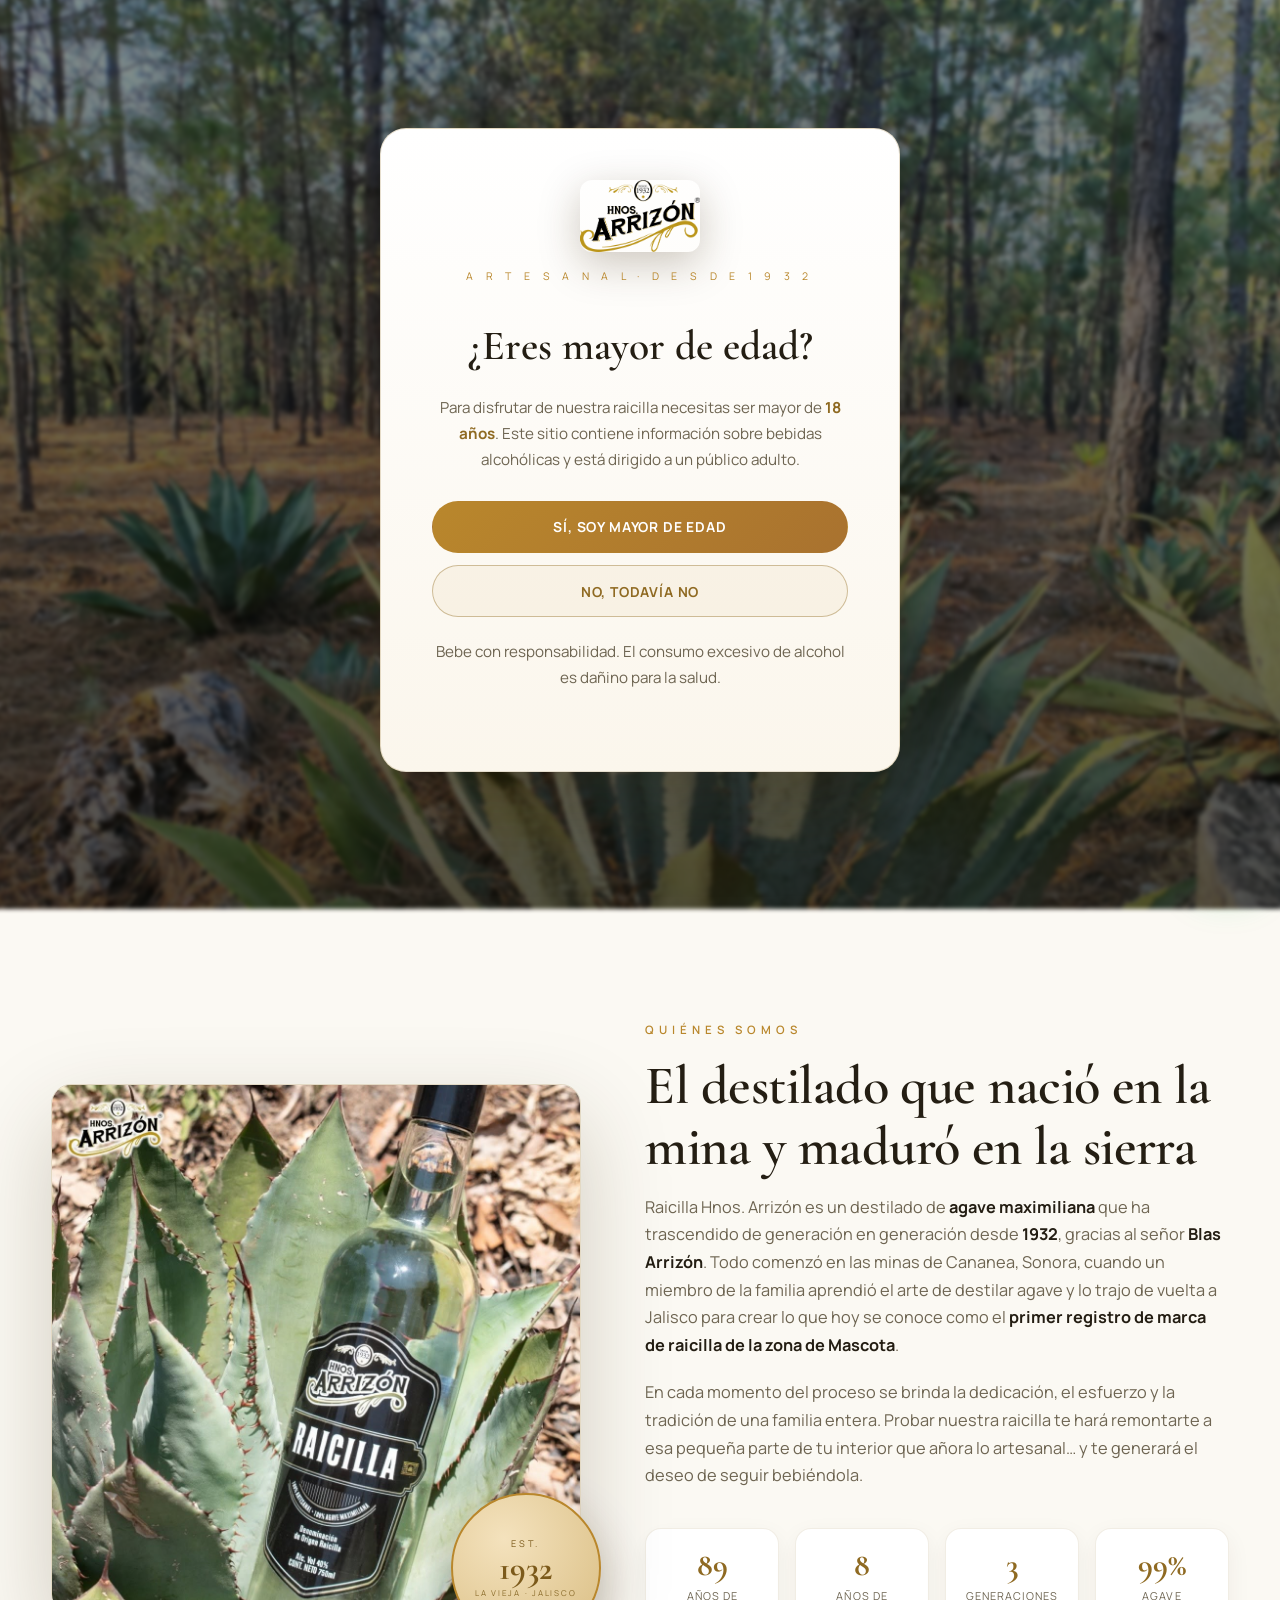
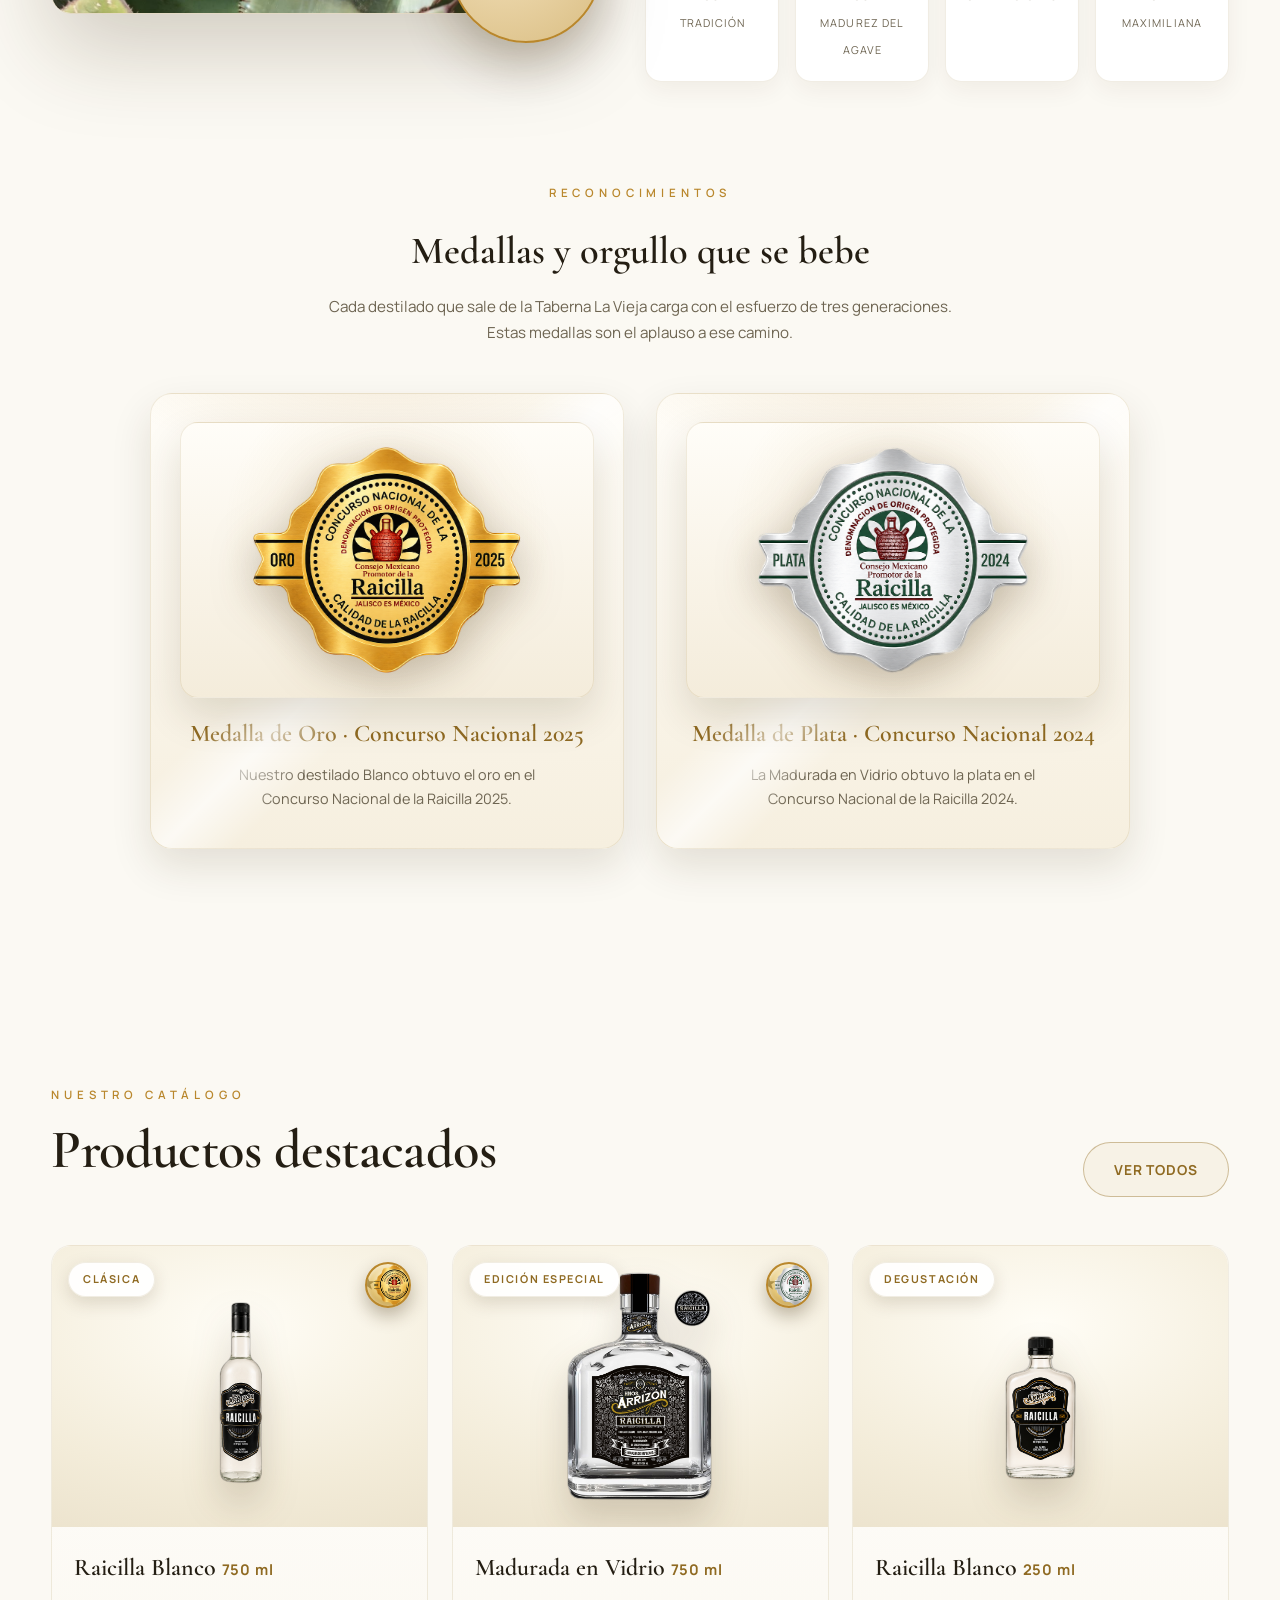
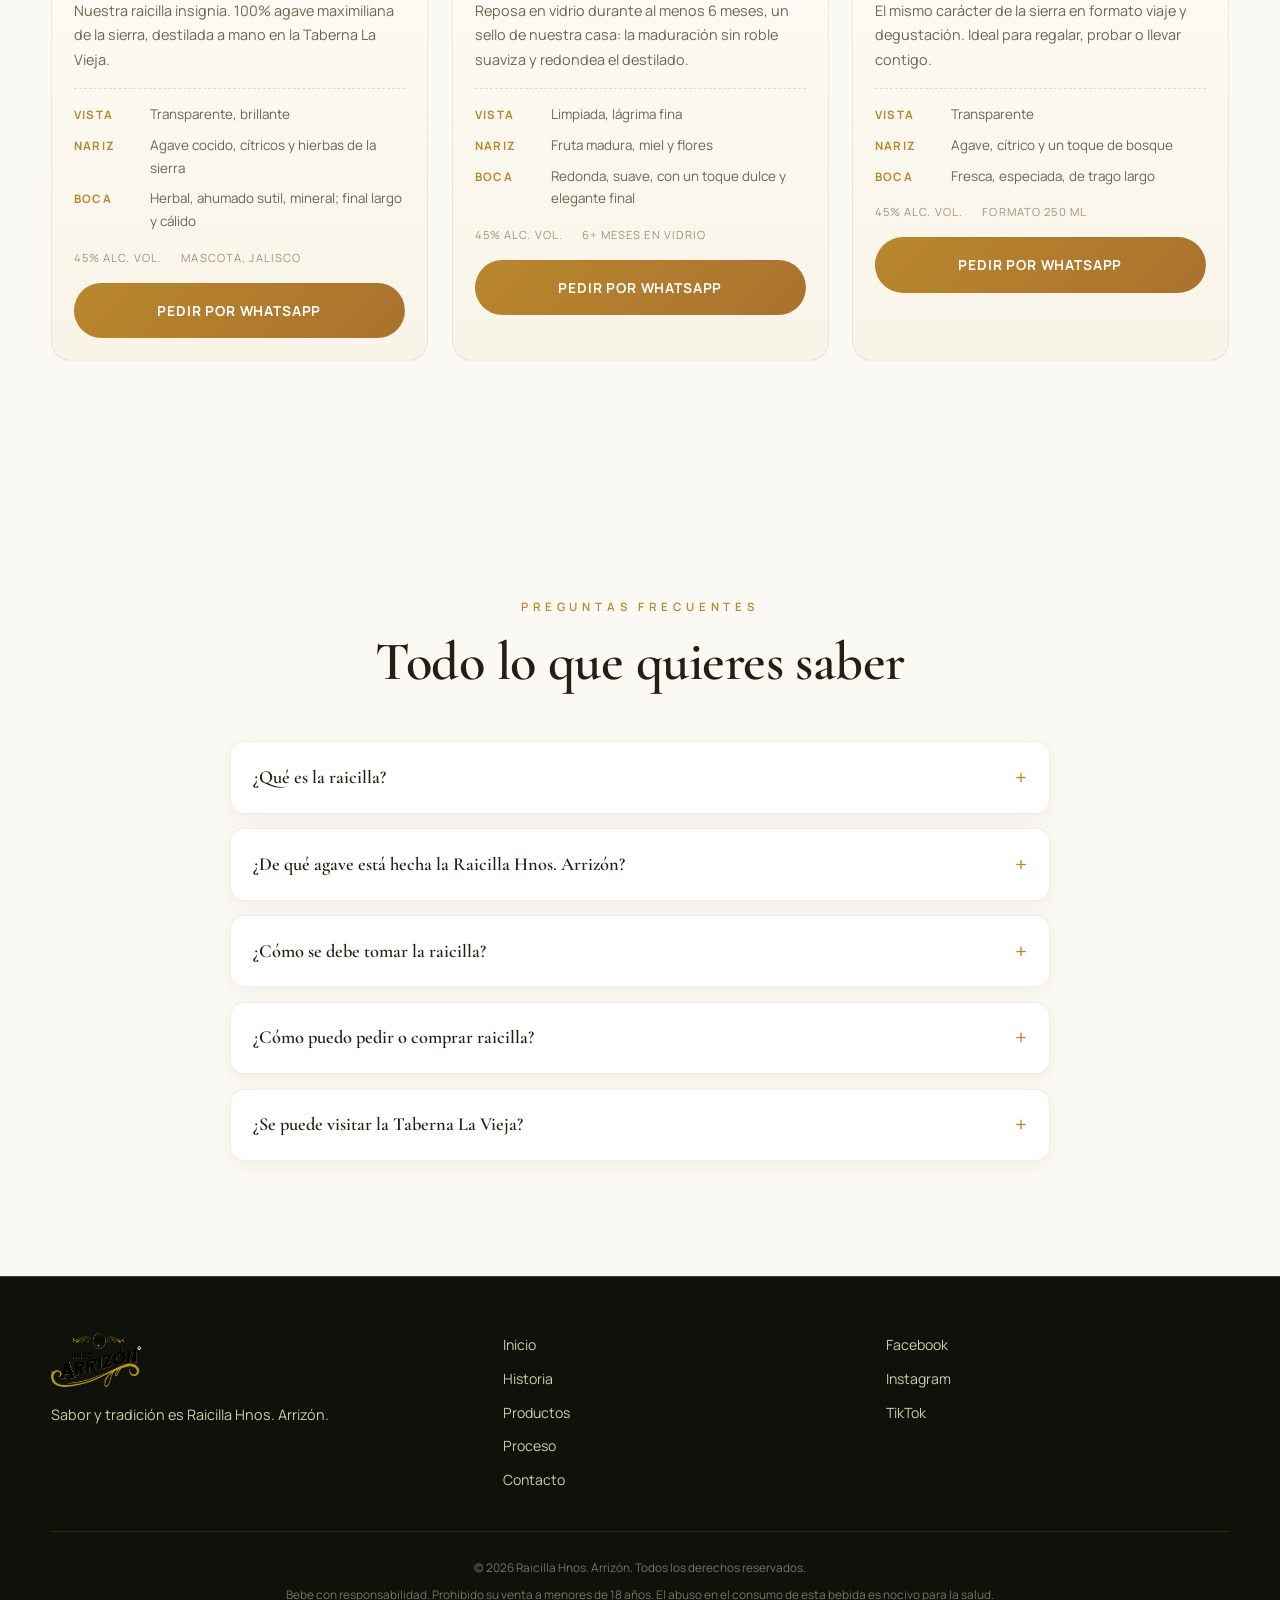
==== commit 6c84c6d8: "cambios en diseño 2" ====
--- a/index.html
+++ b/index.html
@@ -42,7 +42,7 @@
   <link rel="preconnect" href="https://fonts.googleapis.com">
   <link rel="preconnect" href="https://fonts.gstatic.com" crossorigin>
   <link href="https://fonts.googleapis.com/css2?family=Cormorant+Garamond:ital,wght@0,400;0,500;0,600;0,700;1,400;1,500&family=Manrope:wght@400;500;600;700;800&family=Caveat:wght@500;600&display=swap" rel="stylesheet">
-  <link rel="stylesheet" href="css/styles.css?v=41">
+  <link rel="stylesheet" href="css/styles.css?v=42">
 
   <!-- ============ DATOS ESTRUCTURADOS: NEGOCIO LOCAL ============ -->
   <script type="application/ld+json">
@@ -399,6 +399,6 @@
     <span>Pedir por WhatsApp</span>
   </a>
 
-  <script src="js/main.js?v=41"></script>
+  <script src="js/main.js?v=42"></script>
 </body>
 </html>
--- a/css/styles.css
+++ b/css/styles.css
@@ -325,57 +325,69 @@
 /* =========================================================
    CRONOLOGÍA (capítulos editoriales)
    ========================================================= */
-.timeline-sec{
+.historia{
   background:
     radial-gradient(900px 600px at 85% 15%,rgba(201,162,75,.1),transparent 60%),
     linear-gradient(180deg,var(--bg),var(--bg-2));
 }
-.timeline-sec__head{max-width:720px;margin:0 auto 3.4rem;text-align:center}
-.timeline-sec__head p{color:var(--ink-dim)}
-.history-carousel{position:relative;max-width:1180px;margin:0 auto;padding:0 8px}
-.history-carousel__track{
-  display:flex;gap:1rem;align-items:stretch;
-  overflow-x:auto;overflow-y:hidden;
-  scroll-snap-type:x mandatory;scroll-behavior:smooth;
-  -webkit-overflow-scrolling:touch;touch-action:pan-x pan-y;
-  cursor:grab;scrollbar-width:none;
-}
-.history-carousel__track::-webkit-scrollbar{display:none}
-.history-carousel__track.is-dragging{cursor:grabbing;scroll-snap-type:none;scroll-behavior:auto;user-select:none}
-.hcard{
-  flex:0 0 29.5%;scroll-snap-align:start;
-  background:linear-gradient(180deg,#fff,#f9f4e8);
-  border:1px solid var(--line-soft);border-radius:var(--radius);overflow:hidden;
-  box-shadow:0 14px 34px rgba(60,40,10,.1);
-  display:flex;flex-direction:column;
-  transition:transform .4s var(--ease),box-shadow .4s var(--ease),border-color .4s;
-}
-.hcard:hover{transform:translateY(-4px);box-shadow:var(--shadow-lg);border-color:rgba(185,135,44,.4)}
-.hcard__media{position:relative;overflow:hidden;aspect-ratio:16/10;flex-shrink:0}
-.hcard__media::after{content:"";position:absolute;inset:0;background:linear-gradient(180deg,transparent 55%,rgba(12,16,11,.55));pointer-events:none}
-.hcard__media img{width:100%;height:100%;object-fit:cover;transition:transform .9s var(--ease)}
-.hcard:hover .hcard__media img{transform:scale(1.06)}
-.hcard__year{
+.historia__head{max-width:720px;margin:0 auto clamp(2.4rem,5vw,3.4rem);text-align:center}
+.historia__head p{color:var(--ink-dim)}
+.tl-nav{
+  position:sticky;top:74px;z-index:60;max-width:1180px;margin:0 auto 3.4rem;
+  display:flex;gap:.5rem;overflow-x:auto;padding:.55rem;
+  background:rgba(251,249,243,.92);backdrop-filter:blur(12px);-webkit-backdrop-filter:blur(12px);
+  border:1px solid var(--line-soft);border-radius:999px;box-shadow:0 12px 32px rgba(60,40,10,.12);
+  scrollbar-width:none;
+}
+.tl-nav::-webkit-scrollbar{display:none}
+.tl-nav__item{
+  display:flex;align-items:center;gap:.5rem;white-space:nowrap;flex:0 0 auto;
+  border:0;background:none;padding:.6rem 1.1rem;border-radius:999px;cursor:pointer;
+  font-family:var(--sans);font-size:.7rem;font-weight:700;letter-spacing:.08em;text-transform:uppercase;
+  color:var(--ink-dim);transition:background .35s var(--ease),color .35s,box-shadow .35s;
+}
+.tl-nav__item:hover{color:var(--gold-2)}
+.tl-nav__item.is-active{
+  background:linear-gradient(135deg,#e6c87a,#b9872c);color:#241e13;
+  box-shadow:0 10px 22px rgba(169,114,47,.4);
+}
+.tl-nav__num{font-family:var(--serif);font-size:1.05rem;font-weight:700;line-height:1}
+.tl-nav__name{font-size:.66rem}
+
+.tl-flow{display:grid;gap:clamp(3.4rem,6vw,5rem);position:relative}
+.tl-card{
+  position:relative;display:grid;grid-template-columns:1.05fr 1fr;
+  gap:clamp(1.8rem,4vw,3.6rem);align-items:center;
+}
+.tl-card:nth-child(even){grid-template-columns:1fr 1.05fr}
+.tl-card:nth-child(even) .tl-card__media{order:2}
+.tl-card::before{
+  content:attr(data-year);position:absolute;top:50%;left:50%;transform:translate(-50%,-50%);
+  font-family:var(--serif);font-size:min(20vw,15rem);font-weight:700;line-height:1;
+  color:rgba(185,135,44,.08);z-index:0;pointer-events:none;user-select:none;
+}
+.tl-card__media{position:relative;z-index:1;width:100%;max-width:640px}
+.tl-card__media-img{
+  position:relative;overflow:hidden;border-radius:18px;aspect-ratio:16/10;
+  background:radial-gradient(130% 95% at 50% 28%,#f6efdf 0%,#e9dfc8 100%);
+  border:1px solid var(--line-soft);box-shadow:0 22px 50px rgba(60,40,10,.16);
+}
+.tl-card__media-img img{width:100%;height:100%;object-fit:cover;display:block;transition:transform .9s var(--ease)}
+.tl-card:hover .tl-card__media-img img{transform:scale(1.06)}
+.tl-card__year{
   position:absolute;left:.9rem;bottom:.9rem;z-index:2;
-  background:rgba(12,16,11,.72);backdrop-filter:blur(6px);
+  background:rgba(12,16,11,.72);backdrop-filter:blur(6px);-webkit-backdrop-filter:blur(6px);
   color:var(--gold-2);font-family:var(--serif);font-weight:700;font-size:1.05rem;
   padding:.3rem .8rem;border-radius:999px;border:1px solid var(--line);
 }
-.hcard__body{padding:1.15rem 1.25rem 1.4rem;display:flex;flex-direction:column;gap:.5rem}
-.hcard__body h3{font-family:var(--serif);font-size:1.28rem;font-weight:600;color:var(--ink);line-height:1.2}
-.hcard__body p{font-size:.87rem;color:var(--ink-dim);line-height:1.55}
-.history-carousel__nav{
-  position:absolute;top:50%;transform:translateY(-50%);z-index:6;
-  width:46px;height:46px;border-radius:50%;border:1px solid var(--line);
-  background:rgba(255,255,255,.9);backdrop-filter:blur(6px);
-  color:var(--gold-2);cursor:pointer;display:flex;align-items:center;justify-content:center;
-  box-shadow:var(--shadow);transition:background .3s,color .3s,transform .3s,opacity .3s;
-}
-.history-carousel__nav:hover{background:var(--gold);color:#fff;transform:translateY(-50%) scale(1.06)}
-.history-carousel__nav:disabled{opacity:0;pointer-events:none}
-.history-carousel__nav--prev{left:-16px}
-.history-carousel__nav--next{right:-16px}
-.history-carousel__nav svg{width:20px;height:20px}
+.tl-card__body{position:relative;z-index:1}
+.tl-card__badge{
+  display:inline-block;font-size:.6rem;font-weight:800;letter-spacing:.2em;text-transform:uppercase;
+  color:var(--gold-2);background:rgba(201,162,75,.12);border:1px solid var(--line-soft);
+  border-radius:999px;padding:.38rem .85rem;margin-bottom:1rem;
+}
+.tl-card__body h3{font-family:var(--serif);font-size:clamp(1.9rem,3.4vw,2.6rem);font-weight:600;color:var(--ink);margin-bottom:.8rem;line-height:1.08}
+.tl-card__body p{color:var(--ink-dim);font-size:1.02rem;line-height:1.72;max-width:520px}
 
 /* =========================================================
    PRODUCTOS
@@ -678,8 +690,10 @@
   .maestros__grid{grid-template-columns:1fr}
   .footer__top{grid-template-columns:1fr}
   .hero__badges{flex-wrap:wrap;justify-content:center;bottom:6.6rem}
-  .history-carousel__nav{display:none}
-  .hcard{flex-basis:72%}
+  .tl-nav{top:64px;border-radius:20px;justify-content:flex-start}
+  .tl-card,.tl-card:nth-child(even){grid-template-columns:1fr}
+  .tl-card:nth-child(even) .tl-card__media{order:0}
+  .tl-card::before{font-size:8rem}
   .catrow{grid-template-columns:70px 1fr;grid-auto-rows:auto}
   .catrow .btn{grid-column:2;justify-self:start}
   .catrow img{width:70px;height:70px}
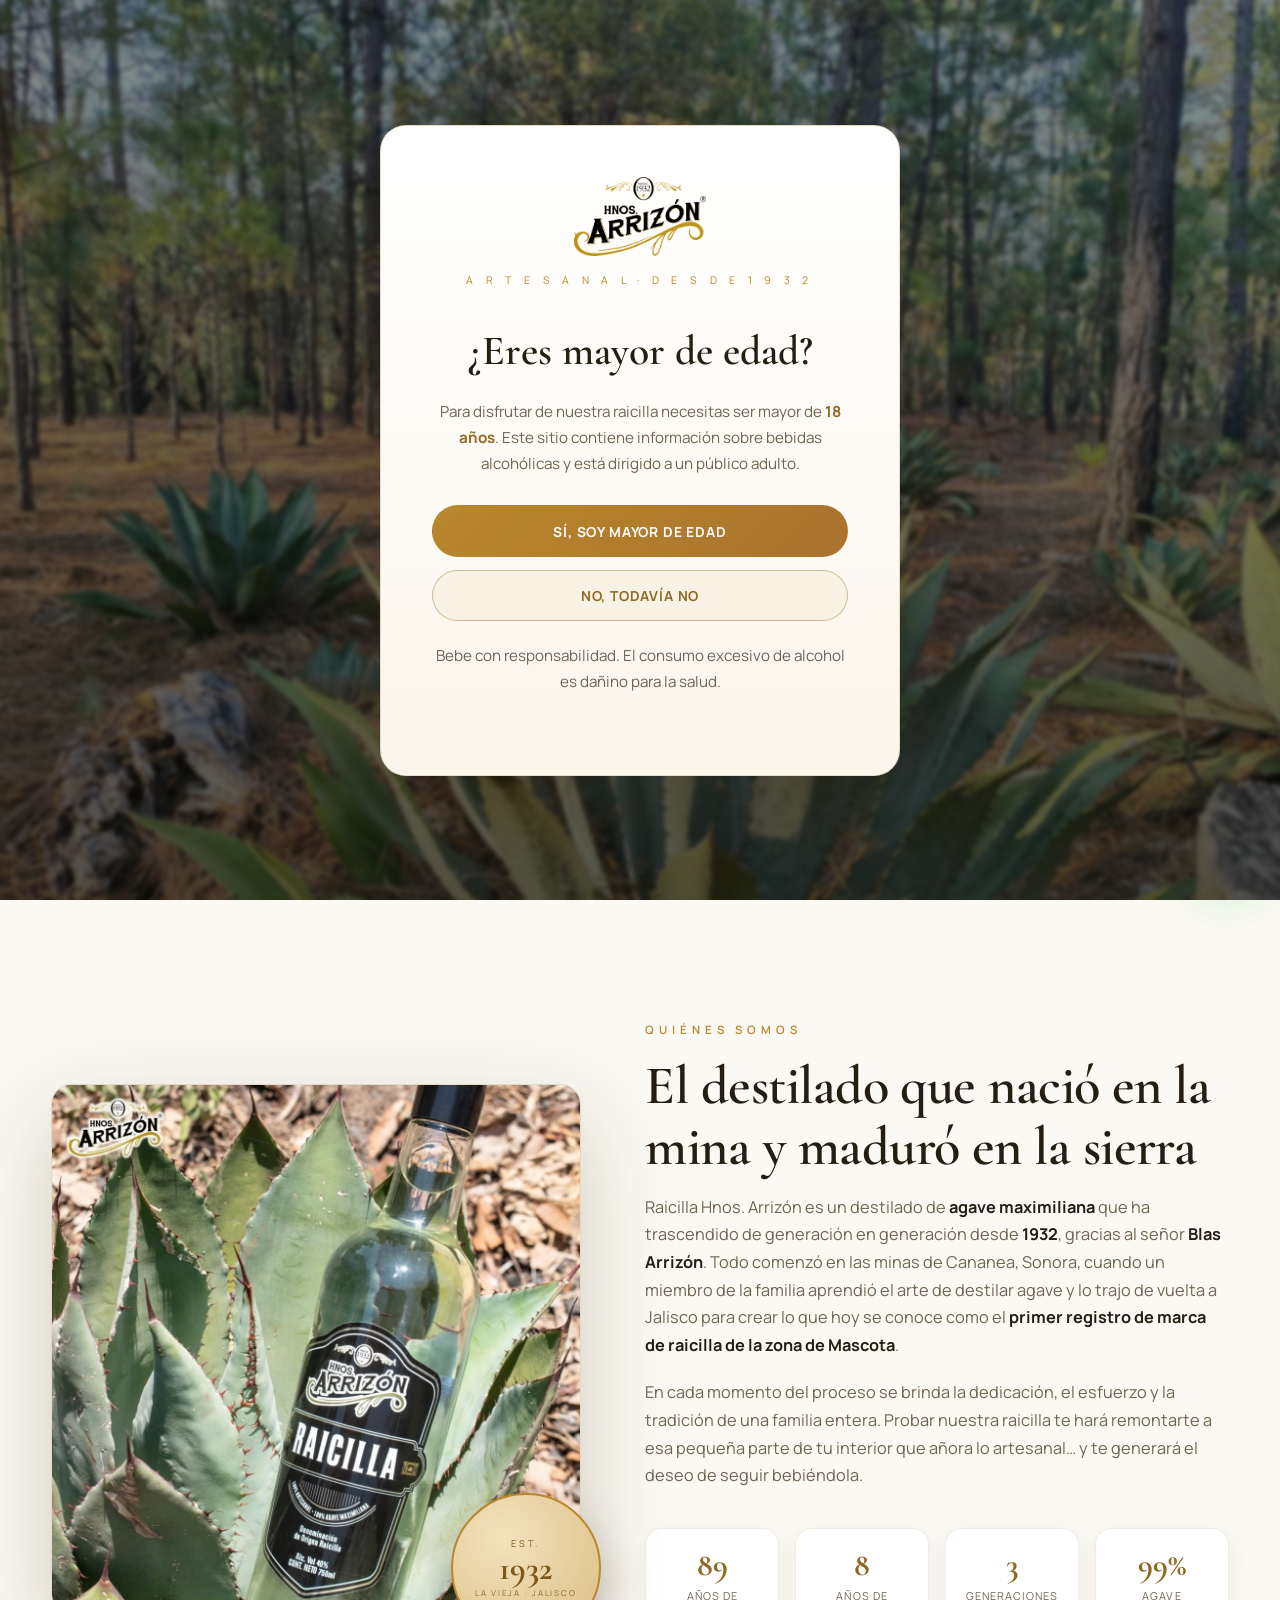
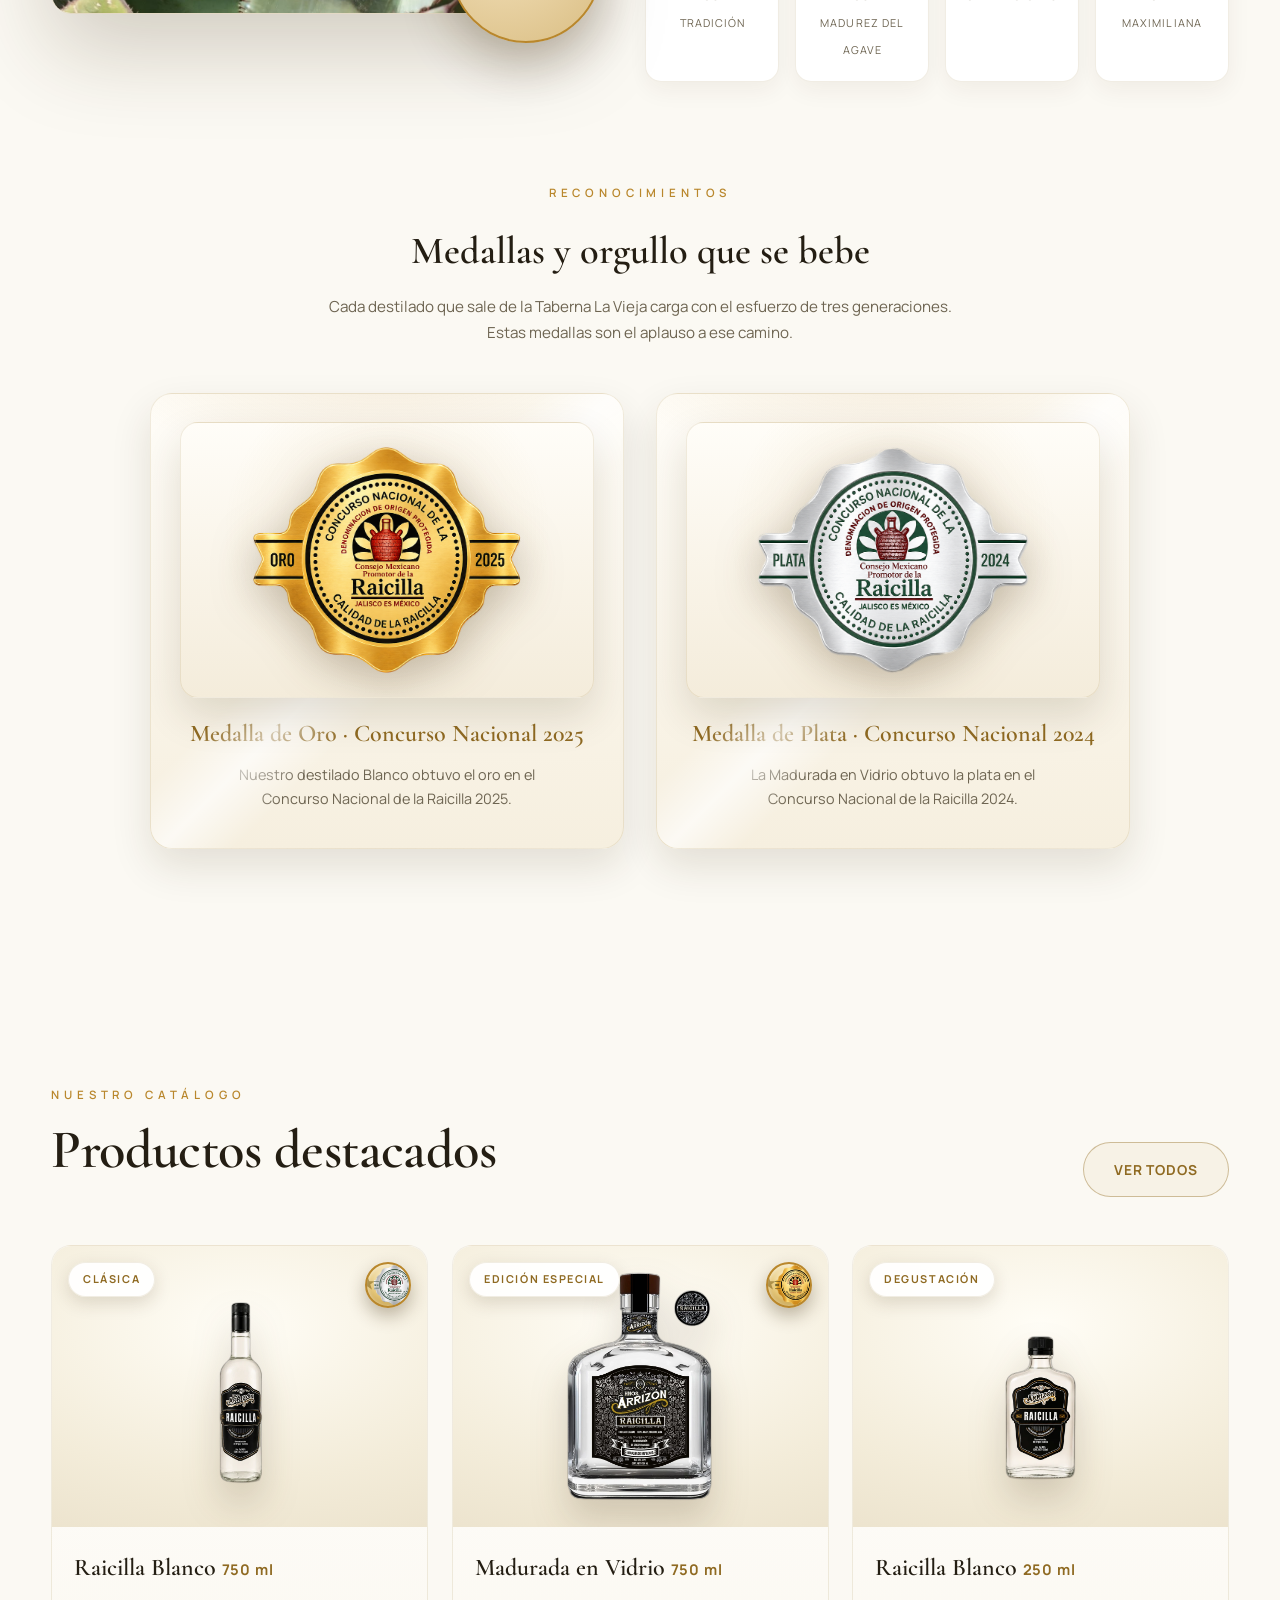
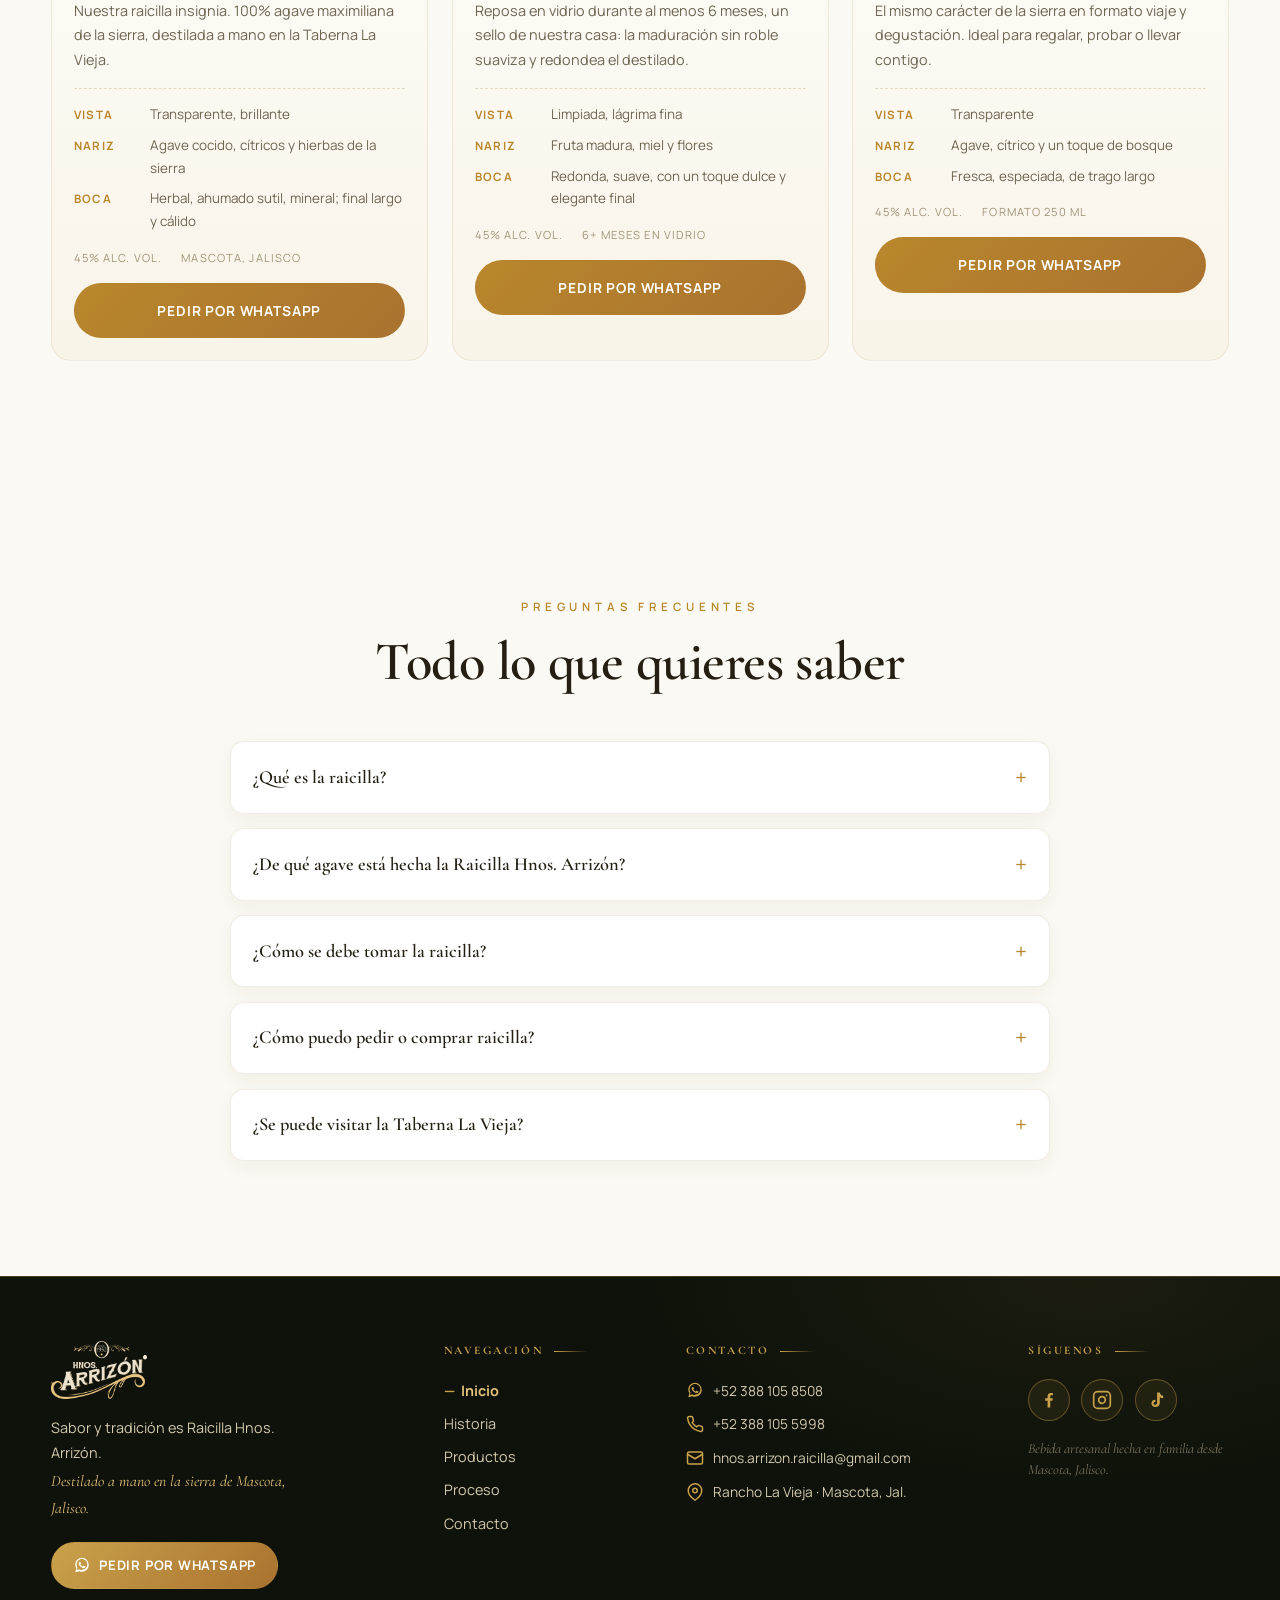
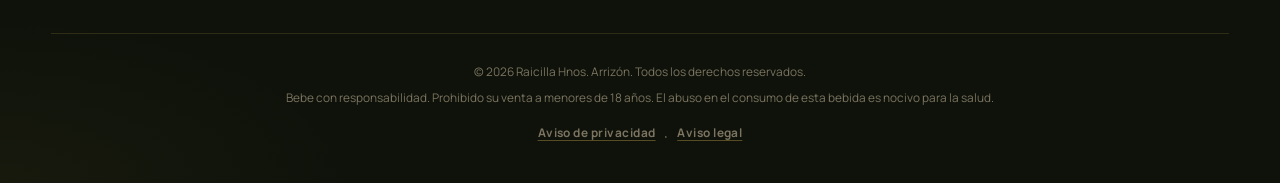
==== commit 86d80903: "detalles general" ====
--- a/index.html
+++ b/index.html
@@ -1,6 +1,7 @@
 <!DOCTYPE html>
-<html lang="es">
+<html lang="es" class="no-js">
 <head>
+  <script>document.documentElement.classList.replace('no-js','js');</script>
   <meta charset="UTF-8">
   <meta name="viewport" content="width=device-width, initial-scale=1.0">
 
@@ -11,8 +12,7 @@
   <meta name="author" content="Raicilla Hnos. Arrizón">
   <meta name="robots" content="index, follow, max-image-preview:large">
   <meta name="theme-color" content="#fbf9f3">
-  <!-- TODO: cambia por tu dominio real -->
-  <link rel="canonical" href="https://TU-DOMINIO.com/">
+  <link rel="canonical" href="https://arrizon.mx/">
   <link rel="icon" type="image/jpeg" href="images/favicon.jpg">
 
   <!-- ============ OPEN GRAPH ============ -->
@@ -21,15 +21,15 @@
   <meta property="og:site_name" content="Raicilla Hnos. Arrizón">
   <meta property="og:title" content="Raicilla Hnos. Arrizón | Sabor y Tradición desde 1932">
   <meta property="og:description" content="Raicilla artesanal 100% agave maximiliana. Taberna La Vieja, Mascota, Jalisco. Productos, maestros raicilleros y tours.">
-  <meta property="og:image" content="https://TU-DOMINIO.com/images/fondo.jpeg">
+  <meta property="og:image" content="https://arrizon.mx/images/fondo.jpeg">
   <meta property="og:image:alt" content="Sierra de Mascota, Jalisco, donde nace la Raicilla Hnos. Arrizón">
-  <meta property="og:url" content="https://TU-DOMINIO.com/">
+  <meta property="og:url" content="https://arrizon.mx/">
 
   <!-- ============ TWITTER / X ============ -->
   <meta name="twitter:card" content="summary_large_image">
   <meta name="twitter:title" content="Raicilla Hnos. Arrizón | Sabor y Tradición desde 1932">
   <meta name="twitter:description" content="Raicilla artesanal 100% agave maximiliana. Taberna La Vieja, Mascota, Jalisco.">
-  <meta name="twitter:image" content="https://TU-DOMINIO.com/images/fondo.jpeg">
+  <meta name="twitter:image" content="https://arrizon.mx/images/fondo.jpeg">
 
   <!-- ============ GEO (Mascota, Jalisco) ============ -->
   <meta name="geo.region" content="MX-JAL">
@@ -42,7 +42,7 @@
   <link rel="preconnect" href="https://fonts.googleapis.com">
   <link rel="preconnect" href="https://fonts.gstatic.com" crossorigin>
   <link href="https://fonts.googleapis.com/css2?family=Cormorant+Garamond:ital,wght@0,400;0,500;0,600;0,700;1,400;1,500&family=Manrope:wght@400;500;600;700;800&family=Caveat:wght@500;600&display=swap" rel="stylesheet">
-  <link rel="stylesheet" href="css/styles.css?v=42">
+  <link rel="stylesheet" href="css/styles.css?v=68">
 
   <!-- ============ DATOS ESTRUCTURADOS: NEGOCIO LOCAL ============ -->
   <script type="application/ld+json">
@@ -50,14 +50,14 @@
     "@context": "https://schema.org",
     "@type": "LocalBusiness",
     "additionalType": "https://schema.org/Distillery",
-    "@id": "https://TU-DOMINIO.com/#destileria",
+    "@id": "https://arrizon.mx/#destileria",
     "name": "Raicilla Hnos. Arrizón",
     "description": "Destilería artesanal de raicilla 100% agave maximiliana, con tradición familiar desde 1932 en la Taberna La Vieja, Mascota, Jalisco.",
-    "url": "https://TU-DOMINIO.com/",
+    "url": "https://arrizon.mx/",
     "telephone": "+52-388-105-8508",
-    "email": "raicillahnosarrizon@gmail.com",
-    "image": "https://TU-DOMINIO.com/images/fondo.jpeg",
-    "logo": "https://TU-DOMINIO.com/images/logo.png",
+    "email": "hnos.arrizon.raicilla@gmail.com",
+    "image": "https://arrizon.mx/images/fondo.jpeg",
+    "logo": "https://arrizon.mx/images/logo.png",
     "foundingDate": "1932",
     "founder": { "@type": "Person", "name": "Blas Arrizón" },
     "priceRange": "$$",
@@ -69,13 +69,9 @@
       "addressCountry": "MX"
     },
     "geo": { "@type": "GeoCoordinates", "latitude": 20.5256, "longitude": -104.785 },
-    "openingHoursSpecification": [{
-      "@type": "OpeningHoursSpecification",
-      "dayOfWeek": ["Monday","Tuesday","Wednesday","Thursday","Friday","Saturday","Sunday"],
-      "opens": "10:00", "closes": "18:00"
-    }],
     "sameAs": [
-      "https://www.facebook.com/Hnos.Arrizon"
+      "https://www.facebook.com/Hnos.Arrizon",
+      "https://www.instagram.com/hnos_arrizon/"
     ]
   }
   </script>
@@ -269,9 +265,9 @@
         <div class="products__grid" id="productGrid">
           <article class="pcard reveal" data-product="blanco-750">
             <div class="pcard__media">
-              <img src="images/productos/raicilla_normal-cutout.png" alt="Raicilla Blanco 750 ml" loading="lazy" decoding="async">
+              <picture><source srcset="images/productos/raicilla_normal-cutout.webp" type="image/webp"><img src="images/productos/raicilla_normal-cutout.png" alt="Raicilla Blanco 750 ml" loading="lazy" decoding="async"></picture>
               <span class="pcard__tag">Clásica</span>
-              <div class="pcard__medal" title="Medalla de Oro 2025"><span>★</span><img src="images/medallas/medalla_oro-cutout.png" alt="" loading="lazy" decoding="async" onerror="this.style.display='none'"></div>
+              <div class="pcard__medal" title="Medalla de Plata 2024"><span>★</span><img src="images/medallas/medalla_plata-cutout.png" alt="" loading="lazy" decoding="async" onerror="this.style.display='none'"></div>
             </div>
             <div class="pcard__body">
               <h3>Raicilla Blanco <span>750 ml</span></h3>
@@ -290,9 +286,9 @@
 
           <article class="pcard reveal" data-product="madurado">
             <div class="pcard__media">
-              <img src="images/productos/madurado-cutout.png" alt="Raicilla Madurada en Vidrio 750 ml" loading="lazy" decoding="async">
+              <picture><source srcset="images/productos/madurado-cutout.webp" type="image/webp"><img src="images/productos/madurado-cutout.png" alt="Raicilla Madurada en Vidrio 750 ml" loading="lazy" decoding="async"></picture>
               <span class="pcard__tag">Edición especial</span>
-              <div class="pcard__medal" title="Medalla de Plata 2024"><span>★</span><img src="images/medallas/medalla_plata-cutout.png" alt="" loading="lazy" decoding="async" onerror="this.style.display='none'"></div>
+              <div class="pcard__medal" title="Medalla de Oro 2025"><span>★</span><img src="images/medallas/medalla_oro-cutout.png" alt="" loading="lazy" decoding="async" onerror="this.style.display='none'"></div>
             </div>
             <div class="pcard__body">
               <h3>Madurada en Vidrio <span>750 ml</span></h3>
@@ -311,7 +307,7 @@
 
           <article class="pcard reveal" data-product="blanco-250">
             <div class="pcard__media">
-              <img src="images/productos/pachita-cutout.png" alt="Raicilla Blanco 250 ml" loading="lazy" decoding="async">
+              <picture><source srcset="images/productos/pachita-cutout.webp" type="image/webp"><img src="images/productos/pachita-cutout.png" alt="Raicilla Blanco 250 ml" loading="lazy" decoding="async"></picture>
               <span class="pcard__tag">Degustación</span>
             </div>
             <div class="pcard__body">
@@ -370,28 +366,73 @@
     <div class="container">
       <div class="footer__top">
         <div class="footer__brand">
-          <img src="images/logo.png" alt="Raicilla Hnos. Arrizón">
+          <img src="images/logo-light.png" alt="Raicilla Hnos. Arrizón">
           <p>Sabor y tradición es Raicilla Hnos. Arrizón.</p>
-        </div>
-        <nav class="footer__links">
-          <a href="index.html">Inicio</a>
-          <a href="historia.html">Historia</a>
-          <a href="productos.html">Productos</a>
-          <a href="proceso.html">Proceso</a>
-          <a href="contacto.html">Contacto</a>
+          <p class="footer__brand-slogan">Destilado a mano en la sierra de Mascota, Jalisco.</p>
+          <a href="#" id="footerWa" class="btn btn--gold footer__cta" target="_blank" rel="noopener">
+            <svg viewBox="0 0 32 32" width="18" height="18" fill="currentColor" aria-hidden="true"><path d="M16 3C9.4 3 4 8.4 4 15c0 2.5.8 4.9 2.1 6.9L4 29l7.3-2.1c1.5.7 3.1 1 4.7 1 6.6 0 12-5.4 12-12S22.6 3 16 3zm0 22c-1.6 0-3.2-.4-4.6-1.1l-.3-.2-4.3 1.2 1.2-4.2-.2-.3C7 19.1 6.5 17.1 6.5 15 6.5 9.8 10.8 5.5 16 5.5s9.5 4.3 9.5 9.5-4.3 9-9.5 9zm5.3-6.8c-.3-.1-1.7-.8-2-.9-.3-.1-.5-.1-.7.1-.2.3-.8.9-.9 1.1-.2.2-.3.2-.6.1-.3-.2-1.2-.5-2.3-1.4-.9-.8-1.4-1.7-1.6-2-.2-.3 0-.4.1-.6l.4-.5c.1-.2.2-.3.3-.5.1-.2 0-.4 0-.5l-.9-2.1c-.2-.6-.5-.5-.7-.5h-.6c-.2 0-.5.1-.8.4-.3.3-1 1-1 2.4s1.1 2.8 1.2 3c.2.2 2.1 3.2 5.1 4.5.7.3 1.3.5 1.7.6.7.2 1.4.2 1.9.1.6-.1 1.7-.7 2-1.4.2-.7.2-1.2.2-1.4-.1-.1-.4-.2-.7-.3z"/></svg>
+            Pedir por WhatsApp
+          </a>
+        </div>
+        <nav class="footer__col" aria-label="Navegación">
+          <h4 class="footer__title">Navegación</h4>
+          <div class="footer__links">
+            <a href="index.html">Inicio</a>
+            <a href="historia.html">Historia</a>
+            <a href="productos.html">Productos</a>
+            <a href="proceso.html">Proceso</a>
+            <a href="contacto.html">Contacto</a>
+          </div>
         </nav>
-        <div class="footer__social">
-          <a href="#" id="fbLink2" target="_blank" rel="noopener">Facebook</a>
-          <a href="#" id="igLink2" target="_blank" rel="noopener">Instagram</a>
-          <a href="#" id="ttLink2" target="_blank" rel="noopener">TikTok</a>
+        <div class="footer__col" aria-label="Contacto">
+          <h4 class="footer__title">Contacto</h4>
+          <div class="footer__contact">
+            <a href="#" id="footerWa2" target="_blank" rel="noopener">
+              <svg viewBox="0 0 32 32" width="18" height="18" fill="currentColor" aria-hidden="true"><path d="M16 3C9.4 3 4 8.4 4 15c0 2.5.8 4.9 2.1 6.9L4 29l7.3-2.1c1.5.7 3.1 1 4.7 1 6.6 0 12-5.4 12-12S22.6 3 16 3zm0 22c-1.6 0-3.2-.4-4.6-1.1l-.3-.2-4.3 1.2 1.2-4.2-.2-.3C7 19.1 6.5 17.1 6.5 15 6.5 9.8 10.8 5.5 16 5.5s9.5 4.3 9.5 9.5-4.3 9-9.5 9zm5.3-6.8c-.3-.1-1.7-.8-2-.9-.3-.1-.5-.1-.7.1-.2.3-.8.9-.9 1.1-.2.2-.3.2-.6.1-.3-.2-1.2-.5-2.3-1.4-.9-.8-1.4-1.7-1.6-2-.2-.3 0-.4.1-.6l.4-.5c.1-.2.2-.3.3-.5.1-.2 0-.4 0-.5l-.9-2.1c-.2-.6-.5-.5-.7-.5h-.6c-.2 0-.5.1-.8.4-.3.3-1 1-1 2.4s1.1 2.8 1.2 3c.2.2 2.1 3.2 5.1 4.5.7.3 1.3.5 1.7.6.7.2 1.4.2 1.9.1.6-.1 1.7-.7 2-1.4.2-.7.2-1.2.2-1.4-.1-.1-.4-.2-.7-.3z"/></svg>
+              +52 388 105 8508
+            </a>
+            <a href="#" id="footerTel" rel="noopener">
+              <svg viewBox="0 0 24 24" width="18" height="18" fill="none" stroke="currentColor" stroke-width="2" stroke-linecap="round" stroke-linejoin="round" aria-hidden="true"><path d="M22 16.92v3a2 2 0 0 1-2.18 2 19.79 19.79 0 0 1-8.63-3.07 19.5 19.5 0 0 1-6-6 19.79 19.79 0 0 1-3.07-8.67A2 2 0 0 1 4.11 2h3a2 2 0 0 1 2 1.72c.13.96.36 1.9.7 2.81a2 2 0 0 1-.45 2.11L8.09 9.91a16 16 0 0 0 6 6l1.27-1.27a2 2 0 0 1 2.11-.45c.91.34 1.85.57 2.81.7A2 2 0 0 1 22 16.92z"/></svg>
+              +52 388 105 5998
+            </a>
+            <a href="#" id="footerMail" rel="noopener">
+              <svg viewBox="0 0 24 24" width="18" height="18" fill="none" stroke="currentColor" stroke-width="2" stroke-linecap="round" stroke-linejoin="round" aria-hidden="true"><rect x="2" y="4" width="20" height="16" rx="2"/><path d="m22 7-10 6L2 7"/></svg>
+              hnos.arrizon.raicilla@gmail.com
+            </a>
+            <a href="#" id="footerMap" target="_blank" rel="noopener">
+              <svg viewBox="0 0 24 24" width="18" height="18" fill="none" stroke="currentColor" stroke-width="2" stroke-linecap="round" stroke-linejoin="round" aria-hidden="true"><path d="M21 10c0 7-9 13-9 13s-9-6-9-13a9 9 0 0 1 18 0z"/><circle cx="12" cy="10" r="3"/></svg>
+              Rancho La Vieja · Mascota, Jal.
+            </a>
+          </div>
+        </div>
+        <div class="footer__col" aria-label="Síguenos">
+          <h4 class="footer__title">Síguenos</h4>
+          <div class="footer__social">
+            <a href="#" id="fbLink2" class="footer__social-btn" target="_blank" rel="noopener" aria-label="Facebook">
+              <svg viewBox="0 0 24 24" width="20" height="20" fill="currentColor" aria-hidden="true"><path d="M13.5 21v-8h2.7l.4-3.1h-3.1V7.9c0-.9.3-1.5 1.6-1.5h1.6V3.6c-.3 0-1.3-.1-2.4-.1-2.4 0-4 1.4-4 4.1v2.3H7.5V13h2.8v8h3.2z"/></svg>
+            </a>
+            <a href="#" id="igLink2" class="footer__social-btn" target="_blank" rel="noopener" aria-label="Instagram">
+              <svg viewBox="0 0 24 24" width="20" height="20" fill="none" stroke="currentColor" stroke-width="2" stroke-linecap="round" stroke-linejoin="round" aria-hidden="true"><rect x="2" y="2" width="20" height="20" rx="5"/><path d="M16 11.37A4 4 0 1 1 12.63 8 4 4 0 0 1 16 11.37z"/><line x1="17.5" y1="6.5" x2="17.51" y2="6.5"/></svg>
+            </a>
+            <a href="#" id="ttLink2" class="footer__social-btn" target="_blank" rel="noopener" aria-label="TikTok">
+              <svg viewBox="0 0 24 24" width="20" height="20" fill="currentColor" aria-hidden="true"><path d="M16.6 3c.4 2.1 1.8 3.6 4 3.9v3c-1.5 0-2.9-.5-4-1.3v6.3c0 3.4-2.3 5.6-5.3 5.6-2.6 0-4.8-1.8-4.8-4.5 0-2.6 2.1-4.6 4.7-4.4v3c-.6-.2-1.3 0-1.7.4-.5.4-.7 1-.5 1.6.3.8 1 1.2 1.9 1.2 1.4 0 2.4-1.1 2.4-2.6V3h3.3z"/></svg>
+            </a>
+          </div>
+          <p class="footer__legal">Bebida artesanal hecha en familia desde Mascota, Jalisco.</p>
         </div>
       </div>
       <div class="footer__bottom">
         <p>© <span id="year">2026</span> Raicilla Hnos. Arrizón. Todos los derechos reservados.</p>
         <p>Bebe con responsabilidad. Prohibido su venta a menores de 18 años. El abuso en el consumo de esta bebida es nocivo para la salud.</p>
+        <nav class="footer__legal-links" aria-label="Información legal">
+          <a href="aviso-privacidad.html">Aviso de privacidad</a>
+          <span aria-hidden="true">·</span>
+          <a href="aviso-legal.html">Aviso legal</a>
+        </nav>
       </div>
     </div>
   </footer>
+
 
   <!-- ============ FLOATING WHATSAPP ============ -->
   <a href="#" id="floatWa" class="float-wa" target="_blank" rel="noopener" aria-label="Escríbenos por WhatsApp">
@@ -399,6 +440,10 @@
     <span>Pedir por WhatsApp</span>
   </a>
 
-  <script src="js/main.js?v=42"></script>
+  <script src="js/main.js?v=68"></script>
 </body>
 </html>
+
+
+
+
--- a/css/styles.css
+++ b/css/styles.css
@@ -75,6 +75,10 @@
 .reveal{opacity:0;transform:translateY(34px);transition:opacity .9s var(--ease),transform .9s var(--ease)}
 .reveal.is-visible{opacity:1;transform:none}
 .reveal[data-delay="1"]{transition-delay:.12s}
+html.no-js .reveal{opacity:1;transform:none}
+html.no-js .preloader{display:none}
+:focus-visible{outline:2px solid var(--gold-2);outline-offset:2px;border-radius:4px}
+.wa-share:focus-visible{outline-offset:3px}
 .reveal[data-delay="2"]{transition-delay:.24s}
 .reveal[data-delay="3"]{transition-delay:.36s}
 
@@ -107,11 +111,13 @@
    AGE GATE
    ========================================================= */
 .age-gate{
-  position:fixed;inset:0;z-index:2000;display:flex;align-items:center;justify-content:center;
+  position:fixed;inset:0;z-index:2000;display:none;align-items:center;justify-content:center;
   background:rgba(10,13,9,.55);
-  padding:1.5rem;
+  padding:1.5rem;overflow:hidden;
   transition:opacity .7s var(--ease),visibility .7s;
 }
+.js .age-gate{display:flex}
+.js .age-gate.is-hidden{display:none}
 .age-gate::before{
   content:"";position:absolute;inset:0;
   background:linear-gradient(180deg,rgba(8,11,7,.45),rgba(8,11,7,.68)),
@@ -135,7 +141,7 @@
 }
 @keyframes popIn{from{opacity:0;transform:translateY(26px) scale(.96)}to{opacity:1;transform:none}}
 .age-gate__brand{margin-bottom:1.6rem}
-.age-gate__logo{width:120px;margin:0 auto 1rem;border-radius:12px;box-shadow:0 12px 40px rgba(60,40,10,.25)}
+.age-gate__logo{width:132px;margin:0 auto 1rem;display:block}
 .age-gate__sub{display:block;font-size:.66rem;letter-spacing:.5em;color:var(--gold);margin-top:.6rem}
 .age-gate h1{font-family:var(--serif);font-weight:600;font-size:clamp(1.8rem,4vw,2.6rem);margin-bottom:.8rem;color:var(--ink)}
 .age-gate p{color:var(--ink-dim);font-size:.95rem;margin-bottom:1.8rem}
@@ -193,6 +199,59 @@
 .page-hero__kicker{display:inline-block;width:max-content;color:#e3c27a;font-size:.72rem;letter-spacing:.28em;text-transform:uppercase;font-weight:700;background:rgba(12,16,11,.38);border:1px solid rgba(201,162,75,.35);border-radius:999px;padding:.5rem 1.15rem;backdrop-filter:blur(8px);-webkit-backdrop-filter:blur(8px);box-shadow:0 6px 18px rgba(0,0,0,.3)}
 .page-hero h1{font-family:var(--serif);font-size:clamp(2.4rem,5vw,3.6rem);color:#fff;font-weight:600;margin:.55rem 0 .4rem}
 .page-hero p{width:max-content;max-width:640px;color:#f4ecda;font-size:1.02rem;background:rgba(12,16,11,.44);border:1px solid rgba(201,162,75,.3);border-radius:14px;padding:1rem 1.25rem;backdrop-filter:blur(10px);-webkit-backdrop-filter:blur(10px);box-shadow:0 12px 30px rgba(0,0,0,.32)}
+
+/* ---------- Hero compacto de páginas legales (texto primero) ---------- */
+.page-legal .page-hero{
+  min-height:0;padding:150px 0 3.6rem;
+  background:url("../images/fondo.jpeg") center/cover no-repeat;
+}
+.page-legal .page-hero::after{
+  background:linear-gradient(180deg,rgba(12,16,11,.74),rgba(12,16,11,.48) 62%,rgba(12,16,11,.88));
+}
+.page-legal .page-hero__grid{
+  display:grid;grid-template-columns:1fr minmax(0,200px);
+  gap:clamp(1.6rem,4vw,3rem);align-items:center;
+}
+.page-legal .page-hero__text{max-width:680px}
+.page-legal .page-hero h1{font-size:clamp(2.2rem,4.4vw,3.2rem)}
+.page-legal .page-hero p{width:auto;max-width:540px;font-size:.95rem;padding:.95rem 1.15rem}
+.page-legal .page-hero__fig{position:relative;margin:0;z-index:1}
+.page-legal .page-hero__fig::before{
+  content:"";position:absolute;inset:0;z-index:-1;border-radius:20px;
+  background:linear-gradient(135deg,rgba(201,162,75,.55),rgba(201,162,75,.1));
+  transform:translate(12px,12px) rotate(2deg);
+}
+.page-legal .page-hero__fig img{
+  width:100%;aspect-ratio:3/4;object-fit:cover;display:block;
+  border-radius:20px;border:1px solid rgba(201,162,75,.5);
+  box-shadow:0 30px 70px rgba(0,0,0,.5);
+}
+.page-legal .page-hero__fig figcaption{
+  position:absolute;left:.9rem;bottom:.9rem;display:inline-flex;align-items:center;gap:.45rem;
+  font-size:.58rem;font-weight:700;letter-spacing:.16em;text-transform:uppercase;color:#f4d98a;
+  background:rgba(12,16,11,.6);border:1px solid rgba(201,162,75,.35);border-radius:999px;
+  padding:.4rem .8rem;backdrop-filter:blur(8px);-webkit-backdrop-filter:blur(8px);
+}
+@media(max-width:640px){
+  .page-legal .page-hero__grid{grid-template-columns:1fr}
+  .page-legal .page-hero__fig{display:none}
+}
+
+/* ---------- Página 404 (texto centrado, número grande) ---------- */
+.page-404 .page-hero.notfound{min-height:78vh;align-items:center;text-align:center;padding:150px 0 70px}
+.page-404 .page-hero.notfound .container{width:100%;max-width:720px;margin:0 auto}
+.page-404 .notfound__code{
+  display:block;font-family:var(--serif);font-weight:600;line-height:1;
+  font-size:clamp(5rem,18vw,10rem);color:transparent;
+  background:linear-gradient(180deg,#f4d98a,#c9a24b);
+  -webkit-background-clip:text;background-clip:text;
+  text-shadow:none;letter-spacing:.02em;
+}
+.page-404 .notfound__title{color:#fff;font-size:clamp(1.8rem,4.2vw,2.7rem)}
+.page-404 .page-hero p{width:auto;max-width:560px;margin:0 auto 2.2rem;font-size:1rem;color:#f4ecda;background:none;border:0;box-shadow:none;backdrop-filter:none;padding:0}
+.page-404 .notfound__actions{display:flex;gap:1rem;justify-content:center;flex-wrap:wrap}
+
+
 .nav__cta{
   background:linear-gradient(135deg,var(--gold),var(--copper));color:#fff;
   padding:.7rem 1.3rem !important;border-radius:999px;font-weight:700;
@@ -222,7 +281,7 @@
     radial-gradient(900px 500px at 50% 30%,rgba(12,16,11,.25),transparent 60%),
     linear-gradient(180deg,rgba(8,11,7,.72) 0%,rgba(8,11,7,.45) 45%,rgba(8,11,7,.94) 100%);
 }
-.hero__content{position:relative;z-index:2;max-width:900px}
+.hero__content{position:relative;z-index:2;max-width:900px;min-width:0;width:100%}
 .hero__eyebrow{
   display:inline-block;font-size:.72rem;letter-spacing:.5em;text-transform:uppercase;color:var(--gold-2);
   border:1px solid rgba(201,162,75,.35);padding:.55rem 1.2rem;border-radius:999px;margin-bottom:1.8rem;
@@ -403,8 +462,8 @@
 }
 .pcard:hover{transform:translateY(-6px);border-color:rgba(185,135,44,.45);box-shadow:var(--shadow-lg)}
 .pcard__media{position:relative;overflow:hidden;aspect-ratio:4/3;background:radial-gradient(130% 95% at 50% 28%,#fffdf6 0%,#f3ecd9 58%,#e9dfc8 100%)}
-.pcard__media > img{width:100%;height:100%;object-fit:contain;padding:1.4rem 1rem;transition:transform 1.1s var(--ease);filter:drop-shadow(0 20px 18px rgba(60,40,10,.18))}
-.pcard:hover .pcard__media > img{transform:scale(1.08)}
+.pcard__media > picture img{width:100%;height:100%;object-fit:contain;padding:1.4rem 1rem;transition:transform 1.1s var(--ease);filter:drop-shadow(0 20px 18px rgba(60,40,10,.18))}
+.pcard:hover .pcard__media > picture img{transform:scale(1.08)}
 .pcard__tag{
   position:absolute;top:1rem;left:1rem;background:rgba(255,255,255,.92);backdrop-filter:blur(8px);
   color:var(--gold-2);font-size:.68rem;font-weight:700;letter-spacing:.14em;text-transform:uppercase;
@@ -609,16 +668,48 @@
 /* =========================================================
    FOOTER (se mantiene oscuro)
    ========================================================= */
-.footer{border-top:1px solid var(--line);background:#0e120a;padding:3.5rem 0 2rem}
-.footer__top{display:grid;grid-template-columns:1.2fr 1fr 1fr;gap:2.5rem;align-items:start;margin-bottom:2.5rem}
-.footer__brand img{width:90px;border-radius:10px;margin-bottom:1rem}
-.footer__brand p{color:var(--ink-dim);font-size:.9rem;max-width:280px}
-.footer__links{display:grid;gap:.6rem}
-.footer__links a,.footer__social a{color:var(--ink-dim);font-size:.88rem;transition:color .3s;width:fit-content}
-.footer__links a:hover,.footer__social a:hover{color:var(--gold-2)}
-.footer__social{display:flex;flex-direction:column;gap:.6rem}
-.footer__bottom{border-top:1px solid rgba(201,162,75,.18);padding-top:1.6rem;display:flex;flex-direction:column;gap:.4rem;text-align:center}
+.footer{border-top:1px solid var(--line);background:#0e120a;padding:4rem 0 2rem;position:relative;overflow:hidden}
+.footer::before{content:"";position:absolute;inset:0;background:radial-gradient(60% 70% at 85% 0%,rgba(201,162,75,.07),transparent 60%),radial-gradient(50% 60% at 0% 100%,rgba(201,162,75,.05),transparent 55%);pointer-events:none}
+.footer .container{position:relative;z-index:1}
+.footer__top{display:grid;grid-template-columns:1.4fr .8fr 1.2fr .8fr;gap:2.6rem;align-items:start;margin-bottom:2.8rem}
+.footer__brand img{width:96px;margin-bottom:1.1rem}
+.footer__brand p{color:var(--ink-dim);font-size:.9rem;max-width:260px}
+.footer__brand-slogan{font-family:var(--serif);font-style:italic;font-size:.98rem !important;color:var(--gold-2) !important;margin-top:.25rem}
+.footer__cta{margin-top:1.2rem;display:inline-flex;align-items:center;justify-content:center;gap:.5rem;padding:.7rem 1.3rem;font-size:.82rem}
+.footer__title{
+  font-family:var(--serif);font-size:.72rem;font-weight:700;letter-spacing:.22em;text-transform:uppercase;
+  color:var(--gold);margin-bottom:1.1rem;display:flex;align-items:center;gap:.7rem;
+}
+.footer__title::after{content:"";flex:1;max-width:34px;height:1px;background:linear-gradient(90deg,var(--gold),transparent)}
+.footer__links{display:grid;gap:.55rem}
+.footer__links a{color:var(--ink-dim);font-size:.9rem;transition:color .3s,transform .3s;width:fit-content}
+.footer__links a:hover{color:var(--gold-2);transform:translateX(4px)}
+.footer__links a.is-active{color:var(--gold-2);font-weight:700}
+.footer__links a.is-active::before{content:"—";color:var(--gold);margin-right:.4rem}
+.footer__contact{display:grid;gap:.65rem}
+.footer__contact a{display:flex;align-items:center;gap:.6rem;color:var(--ink-dim);font-size:.86rem;transition:color .3s;width:fit-content;max-width:100%}
+.footer__contact a svg{flex:none;color:var(--gold);transition:color .3s}
+.footer__contact a:hover{color:var(--gold-2)}
+.footer__contact a:hover svg{color:var(--gold-2)}
+.footer__social{display:flex;gap:.7rem;margin-bottom:1.1rem}
+.footer__social-btn{
+  display:inline-flex;align-items:center;justify-content:center;width:42px;height:42px;border-radius:50%;
+  border:1px solid rgba(201,162,75,.4);color:var(--gold);background:rgba(201,162,75,.08);
+  transition:all .3s var(--ease);
+}
+.footer__social-btn:hover{background:var(--gold);color:#241e13;border-color:var(--gold);transform:translateY(-3px);box-shadow:0 10px 22px rgba(201,162,75,.3)}
+.footer__legal{font-family:var(--serif);font-style:italic;color:#7c7460;font-size:.88rem;max-width:220px;line-height:1.5}
+.footer__bottom{border-top:1px solid rgba(201,162,75,.18);padding-top:1.7rem;display:flex;flex-direction:column;gap:.4rem;text-align:center}
 .footer__bottom p{font-size:.74rem;color:#7c7460}
+.footer__legal-links{display:flex;justify-content:center;flex-wrap:wrap;gap:.55rem;margin-top:.55rem}
+.footer__legal-links span{color:#7c7460}
+.footer__legal-links a{font-size:.74rem;font-weight:700;letter-spacing:.04em;color:#7c7460;text-decoration:underline;text-decoration-color:rgba(201,162,75,.4);text-underline-offset:3px;transition:color .3s}
+.footer__legal-links a:hover{color:var(--gold-2)}
+@media (max-width:1080px){
+  .footer__top{grid-template-columns:1fr 1fr;gap:2.2rem}
+  .footer__brand{grid-column:1/-1}
+  .footer__brand p{max-width:340px}
+}
 
 /* =========================================================
    FLOATING WHATSAPP
@@ -669,6 +760,7 @@
 /* =========================================================
    RESPONSIVE
    ========================================================= */
+.contact__grid>*,.present__grid>*,.visita__grid>*,.products__grid>*,.page-productos .shopgrid>*,.page-productos .shopmodal__panel>*{min-width:0}
 @media (max-width:1024px){
   .proceso__grid{grid-template-columns:repeat(2,1fr)}
   .valores__grid{grid-template-columns:repeat(2,1fr)}
@@ -704,6 +796,29 @@
   .present__stamp{right:0}
   .float-wa{padding:.85rem;border-radius:50%}
   .float-wa span{display:none}
+  .contact__card{grid-template-columns:auto 1fr}
+  .contact__go{grid-column:1/-1;justify-self:start}
+  .contact__maplabel h3{font-size:1.15rem}
+  .contact__maplabel p{font-size:.82rem}
+  .pcard__medal{width:40px;height:40px}
+  .kicker{letter-spacing:.3em}
+}
+@media (max-width:380px){
+  .hero__title{font-size:2.2rem}
+  .hero__eyebrow{font-size:.58rem;letter-spacing:.3em;padding:.5rem .9rem}
+  .hero__actions{flex-direction:column}
+  .hero__actions .btn{width:100%}
+  .page-hero h1{font-size:2rem}
+}
+/* Hero: badges y scroll en flujo cuando el viewport es angosto o bajo
+   (evita que las insignias se encimen con los botones de acción) */
+@media (max-width:1024px), (max-height:820px){
+  .hero{flex-direction:column;padding:7rem 1.25rem 4.5rem}
+  .hero__content{width:100%}
+  .hero__badges{position:relative;left:auto;bottom:auto;transform:none;width:100%;margin-top:2.2rem;gap:.6rem;justify-content:center;flex-wrap:wrap}
+  .hero__badge{min-width:106px;padding:.65rem .9rem}
+  .hero__badge strong{font-size:1.45rem}
+  .hero__scroll{position:relative;bottom:auto;left:auto;transform:none;margin-top:2.6rem}
 }
 
 /* =========================================================
@@ -923,10 +1038,12 @@
   .step::before{font-size:10rem}
 }
 @media (max-width:560px){
-  .step__media{aspect-ratio:16/9}
-  .step__video-slot{flex-basis:34%}
-  .step__video-slot-ic{width:38px;height:38px}
+  .step__media{flex-direction:column;aspect-ratio:auto;gap:.9rem}
+  .step__media-img{flex:none;width:100%;aspect-ratio:16/9}
+  .step__video-slot{flex:none;width:100%;height:210px;border-radius:18px}
+  .step__video-slot-ic{width:40px;height:40px}
   .step::before{font-size:8rem}
+  .tl-card::before{font-size:7rem}
 }
 
 /* =========================================================
@@ -942,6 +1059,33 @@
 .page-productos .pintro .kicker{display:inline-block;width:max-content;color:#e3c27a;font-size:.72rem;letter-spacing:.28em;text-transform:uppercase;font-weight:700;background:rgba(12,16,11,.38);border:1px solid rgba(201,162,75,.35);border-radius:999px;padding:.5rem 1.15rem;backdrop-filter:blur(8px);-webkit-backdrop-filter:blur(8px);margin-bottom:1.1rem;box-shadow:0 6px 18px rgba(0,0,0,.3)}
 .page-productos .pintro h1{font-family:var(--serif);font-size:clamp(2.4rem,5vw,3.6rem);font-weight:600;color:#fff;margin:.55rem 0 .4rem;line-height:1.12}
 .page-productos .pintro p{width:max-content;max-width:640px;color:#f4ecda;font-size:1.02rem;background:rgba(12,16,11,.44);border:1px solid rgba(201,162,75,.3);border-radius:14px;padding:1rem 1.25rem;backdrop-filter:blur(10px);-webkit-backdrop-filter:blur(10px);box-shadow:0 12px 30px rgba(0,0,0,.32)}
+.page-productos .psearch{
+  display:flex;align-items:center;gap:.6rem;width:min(460px,100%);margin-top:1.4rem;
+  background:rgba(12,16,11,.5);border:1px solid rgba(201,162,75,.4);border-radius:999px;
+  padding:.55rem .7rem .55rem 1.1rem;backdrop-filter:blur(10px);-webkit-backdrop-filter:blur(10px);
+  box-shadow:0 12px 30px rgba(0,0,0,.3);color:#e3c27a;transition:border-color .3s,box-shadow .3s;
+}
+.page-productos .psearch:focus-within{border-color:var(--gold);box-shadow:0 12px 34px rgba(0,0,0,.4),0 0 0 3px rgba(201,162,75,.18)}
+.page-productos .psearch input{
+  flex:1;min-width:0;border:0;outline:0;background:none;color:#f6f0e2;font-family:inherit;
+  font-size:.95rem;letter-spacing:.01em;caret-color:var(--gold);
+}
+.page-productos .psearch input::placeholder{color:rgba(244,236,218,.55)}
+.page-productos .psearch input::-webkit-search-cancel-button{-webkit-appearance:none}
+.page-productos .psearch button{
+  display:none;flex:none;width:30px;height:30px;border-radius:50%;border:1px solid rgba(201,162,75,.4);
+  background:rgba(12,16,11,.5);color:#e3c27a;cursor:pointer;font-size:.72rem;line-height:1;align-items:center;justify-content:center;
+  transition:background .3s,color .3s;
+}
+.page-productos .psearch button:hover{background:var(--gold);color:#241e13}
+.page-productos .psearch.has-text button{display:flex}
+.page-productos .shopcard.is-hidden,.page-productos .shopgroup.is-hidden{display:none}
+.page-productos .psearch__empty{
+  display:none;text-align:center;margin:2.6rem auto;max-width:460px;color:var(--ink-dim);
+  font-family:var(--serif);font-size:1.25rem;font-style:italic;border:1px dashed var(--line);
+  border-radius:var(--radius);padding:2.4rem 1.5rem;background:rgba(201,162,75,.06);
+}
+.page-productos .psearch__empty.is-visible{display:block}
 
 .page-productos .products{background:linear-gradient(180deg,var(--bg),var(--bg-2))}
 .page-productos .shopgroup{margin-top:3.2rem}
@@ -955,7 +1099,7 @@
 .page-productos .shopcard{
   display:flex;flex-direction:column;border:1px solid var(--line-soft);border-radius:var(--radius);
   background:linear-gradient(180deg,#fff,#fbf6ea);overflow:hidden;box-shadow:0 12px 28px rgba(60,40,10,.08);
-  transition:transform .35s var(--ease),box-shadow .35s,border-color .35s;
+  transition:transform .35s var(--ease),box-shadow .35s,border-color .35s;position:relative;
 }
 .page-productos .shopcard:hover{transform:translateY(-6px);box-shadow:var(--shadow-lg);border-color:rgba(185,135,44,.4)}
 .page-productos .shopcard__open{
@@ -963,14 +1107,22 @@
   aspect-ratio:5/6;overflow:hidden;
 }
 .page-productos .shopcard__media{position:relative;display:block;width:100%;height:100%;background:radial-gradient(130% 95% at 50% 28%,#fffdf6 0%,#f3ecd9 58%,#e9dfc8 100%)}
-.page-productos .shopcard__media > img{width:100%;height:100%;object-fit:contain;padding:1.2rem .9rem;transition:transform .9s var(--ease);filter:drop-shadow(0 20px 18px rgba(60,40,10,.18))}
-.page-productos .shopcard:hover .shopcard__media > img{transform:scale(1.06)}
+.page-productos .shopcard__media > picture img{width:100%;height:100%;object-fit:contain;padding:1.2rem .9rem;transition:transform .9s var(--ease);filter:drop-shadow(0 20px 18px rgba(60,40,10,.18))}
+.page-productos .shopcard:hover .shopcard__media > picture img{transform:scale(1.06)}
 .page-productos .shopcard__medal{
   position:absolute;top:.8rem;right:.8rem;z-index:2;width:44px;height:44px;border-radius:50%;overflow:hidden;
   border:2px solid var(--gold);background:radial-gradient(circle at 50% 30%,#fff8e1,#e6c87a 55%,#b8903a);
   box-shadow:0 8px 18px rgba(60,40,10,.32);
 }
 .page-productos .shopcard__medal img{width:100%;height:100%;object-fit:cover;display:block}
+.page-productos .wa-share{
+  position:absolute;top:.85rem;left:.85rem;z-index:3;width:2.15rem;height:2.15rem;border-radius:50%;
+  display:grid;place-items:center;cursor:pointer;
+  color:var(--gold-2);background:rgba(253,251,245,.88);border:1px solid var(--line);
+  box-shadow:0 4px 12px rgba(60,40,10,.14);transition:background .3s,color .3s,transform .3s,box-shadow .3s;
+}
+.page-productos .wa-share svg{width:1rem;height:1rem}
+.page-productos .wa-share:hover{background:#fff;transform:translateY(-2px);box-shadow:0 8px 18px rgba(60,40,10,.2)}
 .page-productos .shopcard__open::after{
   content:"Ver detalles";position:absolute;left:0;right:0;bottom:0;z-index:1;
   padding:.6rem;text-align:center;font-size:.64rem;font-weight:800;letter-spacing:.18em;text-transform:uppercase;
@@ -1065,6 +1217,121 @@
   .page-productos .shopmodal__info{padding:1.5rem 1.3rem}
 }
 
+/* ---------- Tour a La Vieja (productos.html) ---------- */
+.tour{background:linear-gradient(180deg,var(--bg),var(--bg-2))}
+.tour__head{max-width:780px;margin:0 auto clamp(2.6rem,5vw,3.6rem);text-align:center}
+.tour__head h2{font-family:var(--serif);font-size:clamp(2rem,4.4vw,3.2rem);font-weight:600;line-height:1.1;color:var(--ink);margin-bottom:1rem}
+.tour__head h2 em{font-style:italic;color:var(--gold-2)}
+.tour__head>p{color:var(--ink-dim);font-size:1.05rem;line-height:1.7}
+.tour__note{font-style:italic;color:var(--ink-dim);font-size:.92rem;line-height:1.6;max-width:640px;margin:1.1rem auto 0}
+.tour__grid{display:grid;grid-template-columns:repeat(4,1fr);gap:1.1rem;align-items:stretch}
+.tour__grid--3{grid-template-columns:repeat(3,1fr);margin-top:1.4rem}
+.tour__card{
+  position:relative;background:var(--card);border:1px solid var(--line-soft);border-radius:var(--radius);
+  padding:1.7rem 1.5rem;box-shadow:0 14px 38px rgba(60,40,10,.09);overflow:hidden;
+  display:flex;flex-direction:column;gap:.7rem;
+}
+.tour__card-num{
+  position:absolute;top:.55rem;right:1rem;font-family:var(--serif);font-size:3.1rem;font-weight:700;
+  line-height:1;color:rgba(185,135,44,.16);pointer-events:none;
+}
+.tour__card h3{font-family:var(--serif);font-size:1.5rem;font-weight:600;color:var(--ink);line-height:1.1}
+.tour__card p{color:var(--ink-dim);font-size:.93rem;line-height:1.65}
+.tour__list{margin:.2rem 0 0;padding:0;list-style:none;display:flex;flex-direction:column;gap:.45rem}
+.tour__list li{
+  position:relative;padding-left:1.25rem;color:var(--ink-dim);font-size:.93rem;line-height:1.55;
+}
+.tour__list li::before{
+  content:"";position:absolute;left:0;top:.55em;width:.55em;height:.55em;border-radius:50%;
+  background:linear-gradient(135deg,var(--gold),var(--gold-2));
+}
+.tour__menu{
+  margin-top:auto;display:block;text-align:center;text-decoration:none;
+  border:1px solid var(--line-soft);border-radius:14px;overflow:hidden;
+  background:#fffdf7;padding:.55rem .55rem .45rem;
+  transition:border-color .3s var(--ease),transform .3s var(--ease);
+}
+.tour__menu:hover{border-color:rgba(185,135,44,.45);transform:translateY(-2px)}
+.tour__menu img{display:block;width:100%;max-height:230px;object-fit:contain;border-radius:9px}
+.tour__menu span{
+  display:block;margin-top:.45rem;font-size:.66rem;font-weight:800;letter-spacing:.18em;
+  text-transform:uppercase;color:var(--gold-2);
+}
+.tour__group{margin-top:3.4rem}
+.tour__sub{
+  display:flex;align-items:center;gap:1.1rem;font-family:var(--serif);font-size:1.7rem;font-weight:600;
+  color:var(--ink);margin-bottom:1.5rem;
+}
+.tour__sub::after{content:"";flex:1;height:1px;background:linear-gradient(90deg,var(--line),transparent)}
+.tour__actgrid{display:grid;grid-template-columns:repeat(2,1fr);gap:1.1rem}
+.tour__actgrid--3{grid-template-columns:repeat(3,1fr)}
+.tour__actgrid--2{grid-template-columns:repeat(2,1fr);max-width:980px}
+.tour__act{
+  background:var(--card);border:1px solid var(--line-soft);border-radius:var(--radius);
+  padding:1.5rem 1.5rem 1.6rem;box-shadow:0 12px 32px rgba(60,40,10,.07);
+}
+.tour__act-time{
+  display:inline-block;font-size:.58rem;font-weight:800;letter-spacing:.2em;text-transform:uppercase;
+  color:var(--gold-2);background:rgba(201,162,75,.12);border:1px solid var(--line-soft);
+  border-radius:999px;padding:.3rem .7rem;margin-bottom:.8rem;
+}
+.tour__act h4{font-family:var(--serif);font-size:1.35rem;font-weight:600;color:var(--ink);margin-bottom:.45rem}
+.tour__act p{color:var(--ink-dim);font-size:.92rem;line-height:1.65}
+.tour__rules{
+  margin-top:3.4rem;position:relative;overflow:hidden;border:1px solid rgba(201,162,75,.35);
+  border-radius:var(--radius);padding:3rem 2.6rem;
+  background:radial-gradient(120% 90% at 50% 0%,rgba(255,255,255,.08),transparent 60%),
+             linear-gradient(160deg,#2e2617,#241e13 55%,#171209);
+  box-shadow:0 20px 50px rgba(12,16,11,.35);
+}
+.tour__rules h3{font-family:var(--serif);font-size:2rem;font-weight:600;color:#e3c27a;margin-bottom:1.6rem;text-align:center}
+.tour__rules-list{margin:0;padding:0;list-style:none;counter-reset:tour;max-width:920px;margin-inline:auto}
+.tour__rules-list li{
+  counter-increment:tour;position:relative;padding:.55rem 0 .55rem 3rem;
+  color:#d3c9af;font-size:.95rem;line-height:1.62;
+}
+.tour__rules-list li::before{
+  content:counter(tour);position:absolute;left:0;top:.55rem;width:2rem;height:2rem;
+  display:grid;place-items:center;border:1px solid rgba(244,217,138,.4);border-radius:50%;
+  font-family:var(--serif);font-weight:700;font-size:.95rem;color:#f4d98a;
+}
+.tour__rules-list strong{color:#f4ecda;font-weight:700}
+.tour__rules .tour__note{color:#b8ad93}
+.tour__cta{
+  margin-top:3.4rem;text-align:center;padding:0 1rem;
+}
+.tour__cta h3{font-family:var(--serif);font-size:clamp(1.7rem,3.4vw,2.4rem);font-weight:600;color:var(--ink);margin-bottom:.6rem}
+.tour__cta p{color:var(--ink-dim);font-size:1rem;line-height:1.65;max-width:560px;margin:0 auto 1.4rem}
+@media (max-width:1024px){
+  .tour__grid{grid-template-columns:repeat(2,1fr)}
+  .tour__grid--3{grid-template-columns:1fr}
+  .tour__actgrid--3{grid-template-columns:repeat(2,1fr)}
+}
+@media (max-width:860px){
+  .tour__actgrid{grid-template-columns:1fr}
+  .tour__actgrid--2{grid-template-columns:1fr}
+  .tour__actgrid--3{grid-template-columns:1fr}
+  .tour__rules{padding:2.4rem 1.5rem}
+}
+@media (max-width:560px){
+  .tour__grid{grid-template-columns:1fr}
+}
+
+/* ---------- Páginas legales (aviso de privacidad / aviso legal) ---------- */
+.page-legal .legal{background:linear-gradient(180deg,var(--cream) 0%,#fff 60%)}
+.page-legal .legal__wrap{max-width:820px}
+.page-legal .legal__date{font-family:var(--serif);font-size:1rem;color:var(--ink-dim);margin-bottom:2.2rem}
+.page-legal .legal__block{padding:1.7rem 0;border-top:1px solid var(--line-soft)}
+.page-legal .legal__block:first-of-type{border-top:0}
+.page-legal .legal__block h2{font-family:var(--serif);font-size:1.55rem;font-weight:600;color:var(--ink);margin-bottom:.8rem}
+.page-legal .legal__block p{font-size:.95rem;line-height:1.75;color:var(--ink-dim);margin-bottom:.6rem}
+.page-legal .legal__block p:last-child{margin-bottom:0}
+.page-legal .legal__block ul{list-style:none;display:grid;gap:.6rem;margin:.2rem 0 .2rem}
+.page-legal .legal__block ul li{position:relative;padding-left:1.3rem;font-size:.95rem;line-height:1.7;color:var(--ink-dim)}
+.page-legal .legal__block ul li::before{content:"";position:absolute;left:.15rem;top:.62em;width:.42rem;height:.42rem;border-radius:50%;background:var(--gold-2)}
+.page-legal .legal__block a{color:var(--gold-2);text-decoration:underline;text-underline-offset:2px}
+.page-legal .legal__block a:hover{color:var(--copper)}
+
 /* ---------- Reduced motion ---------- */
 @media (prefers-reduced-motion:reduce){
   *{animation-duration:.001s !important;animation-iteration-count:1 !important;transition-duration:.001s !important}
